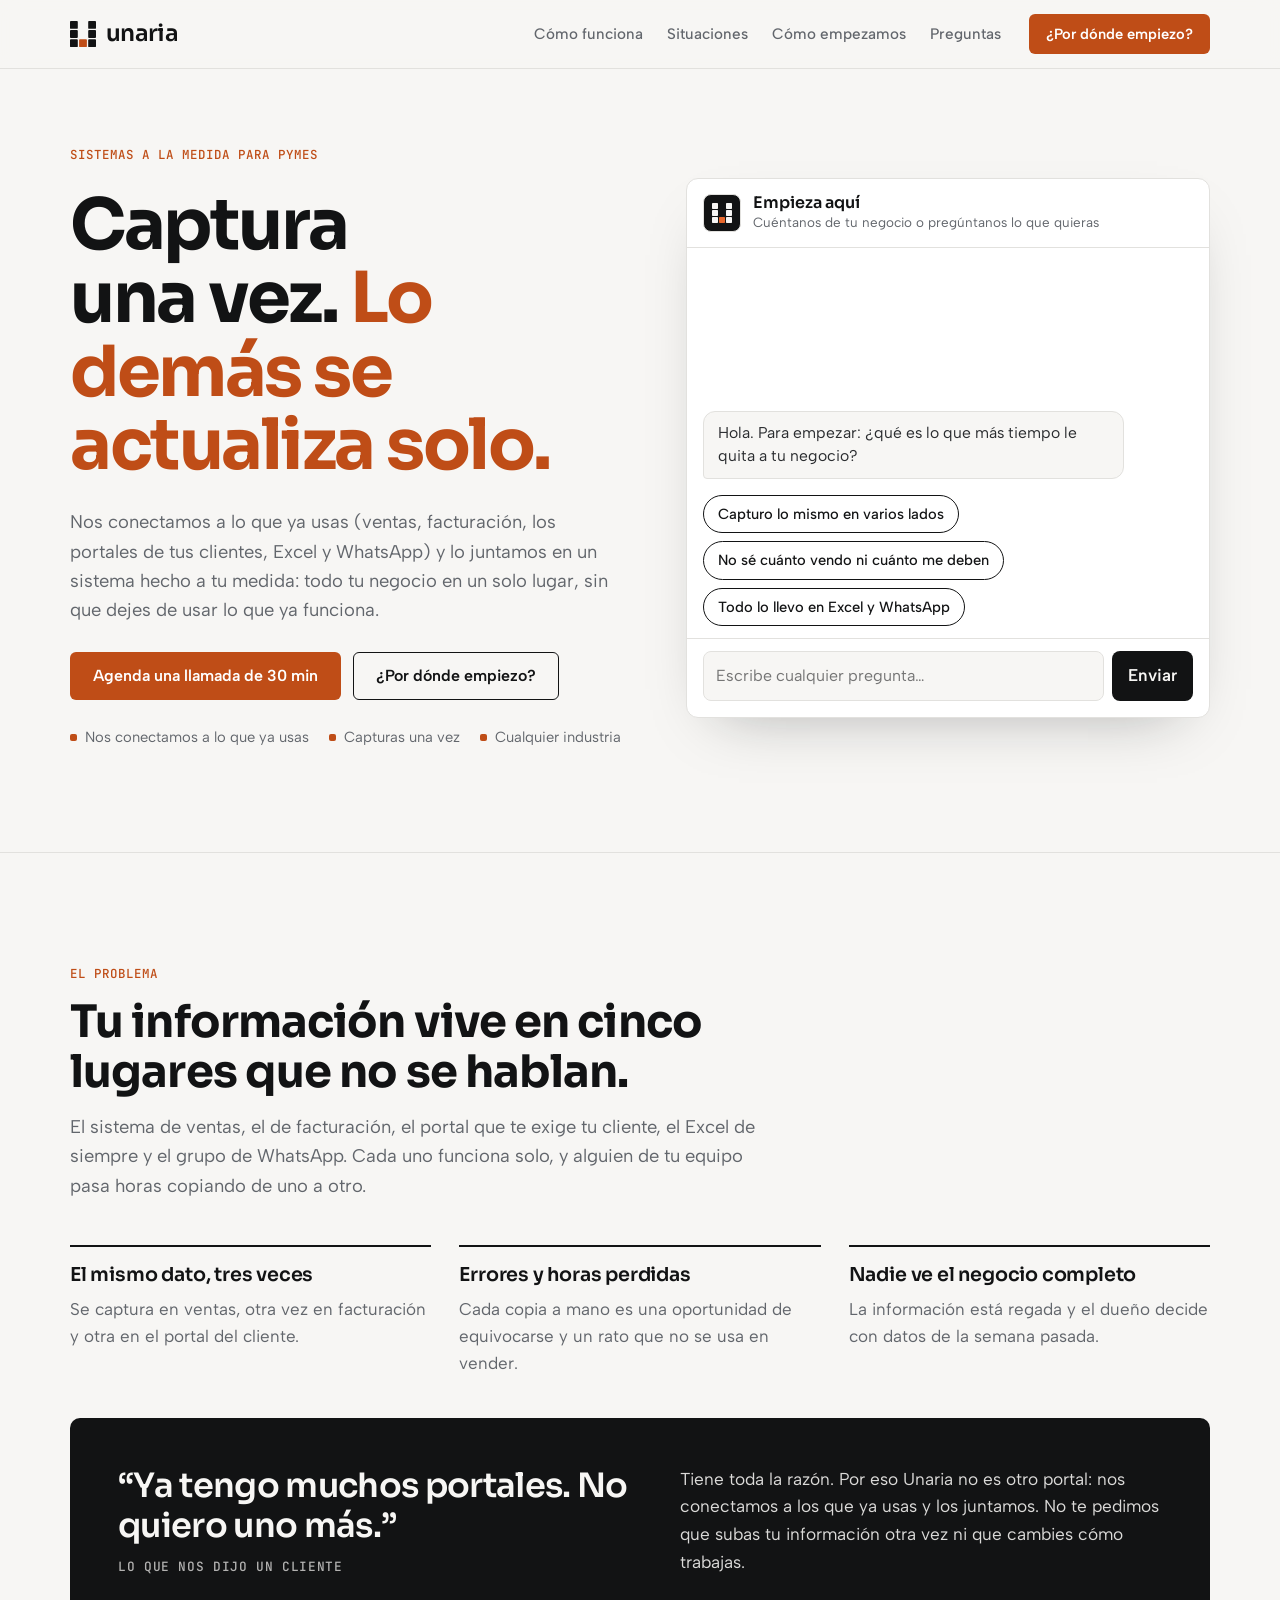
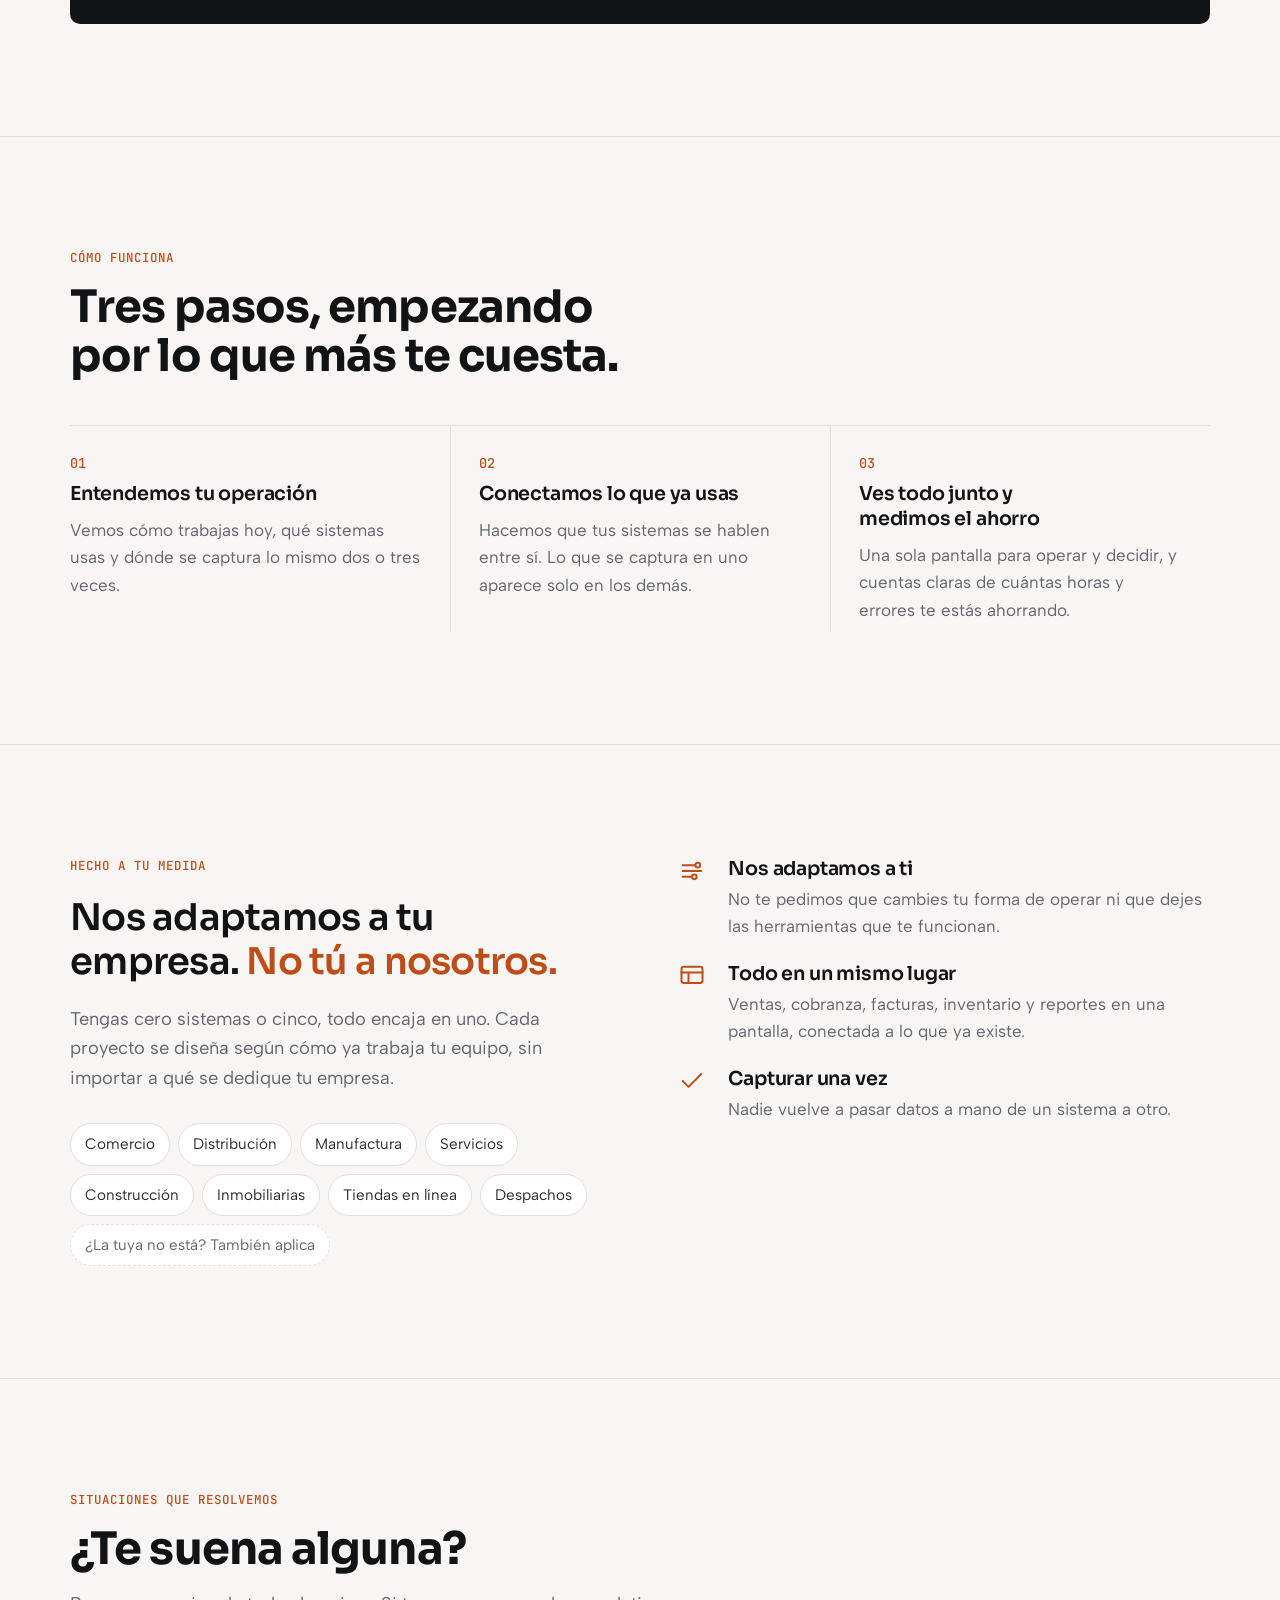
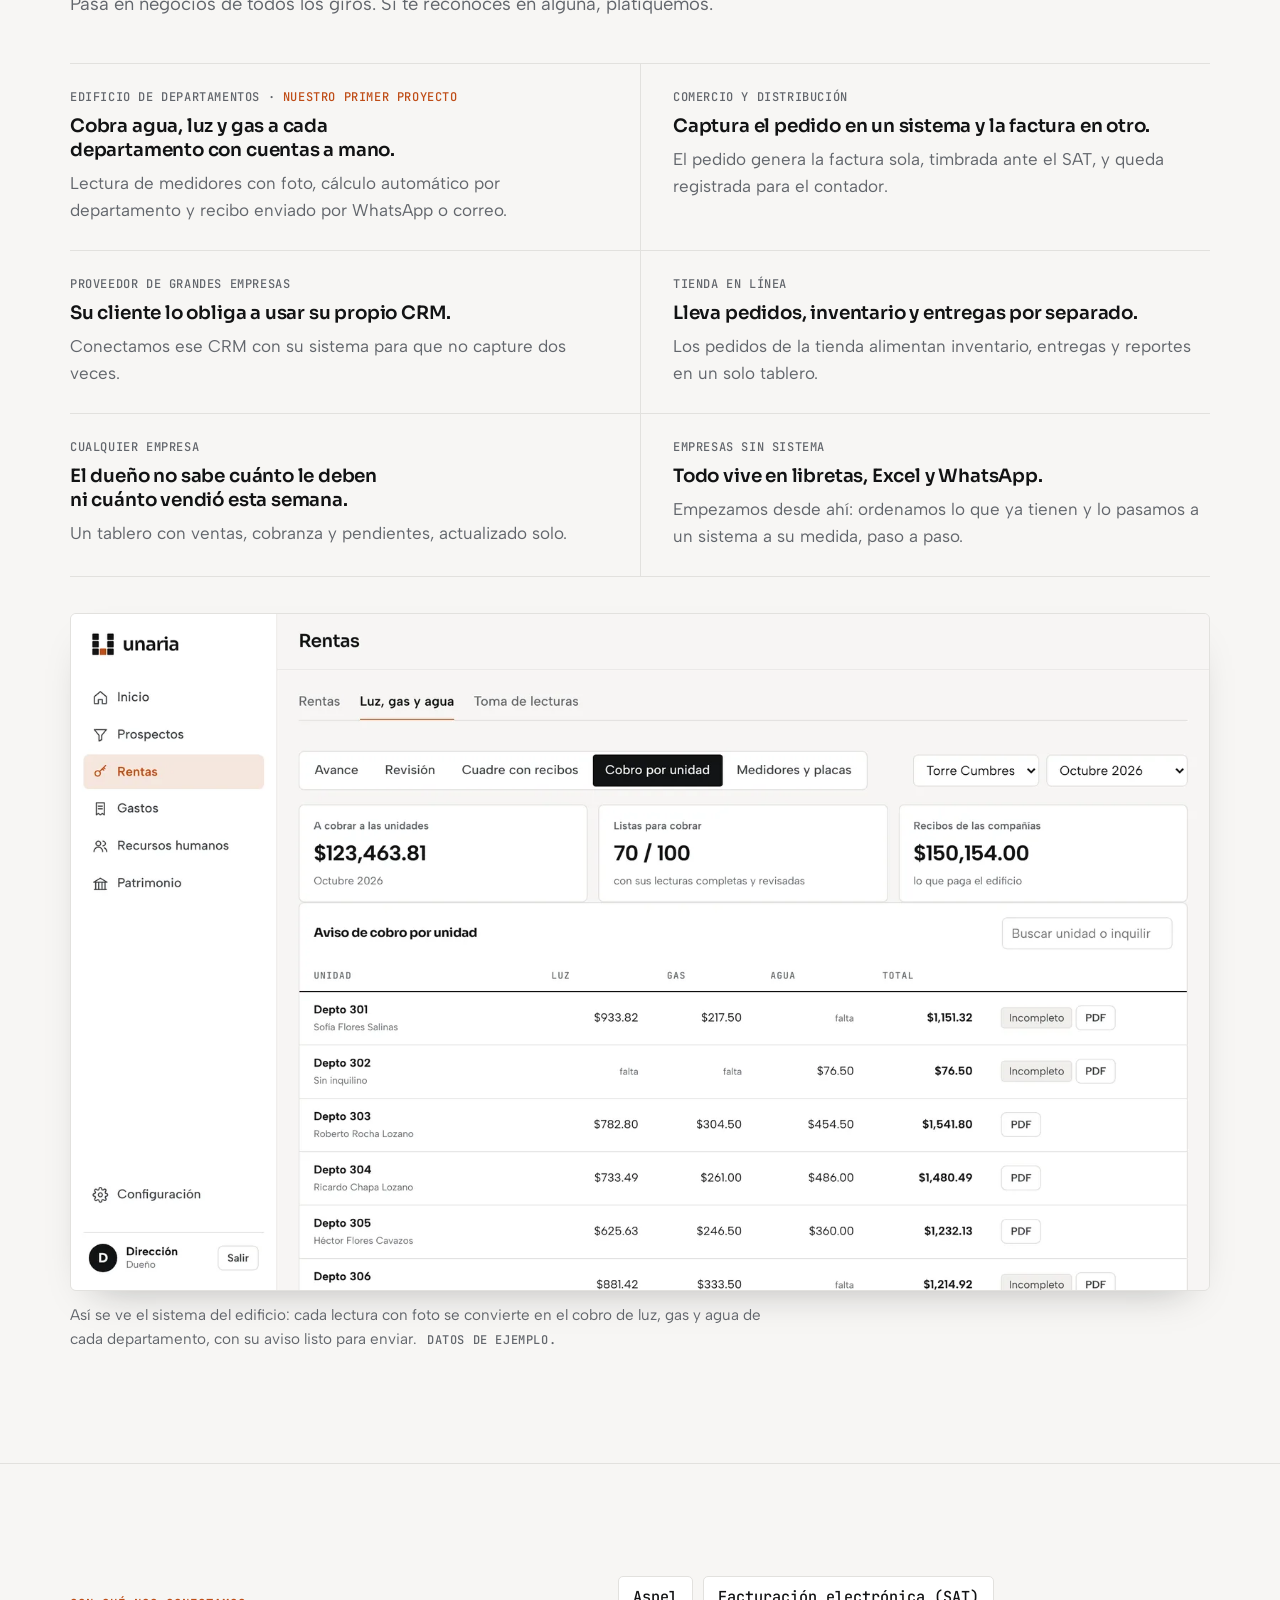
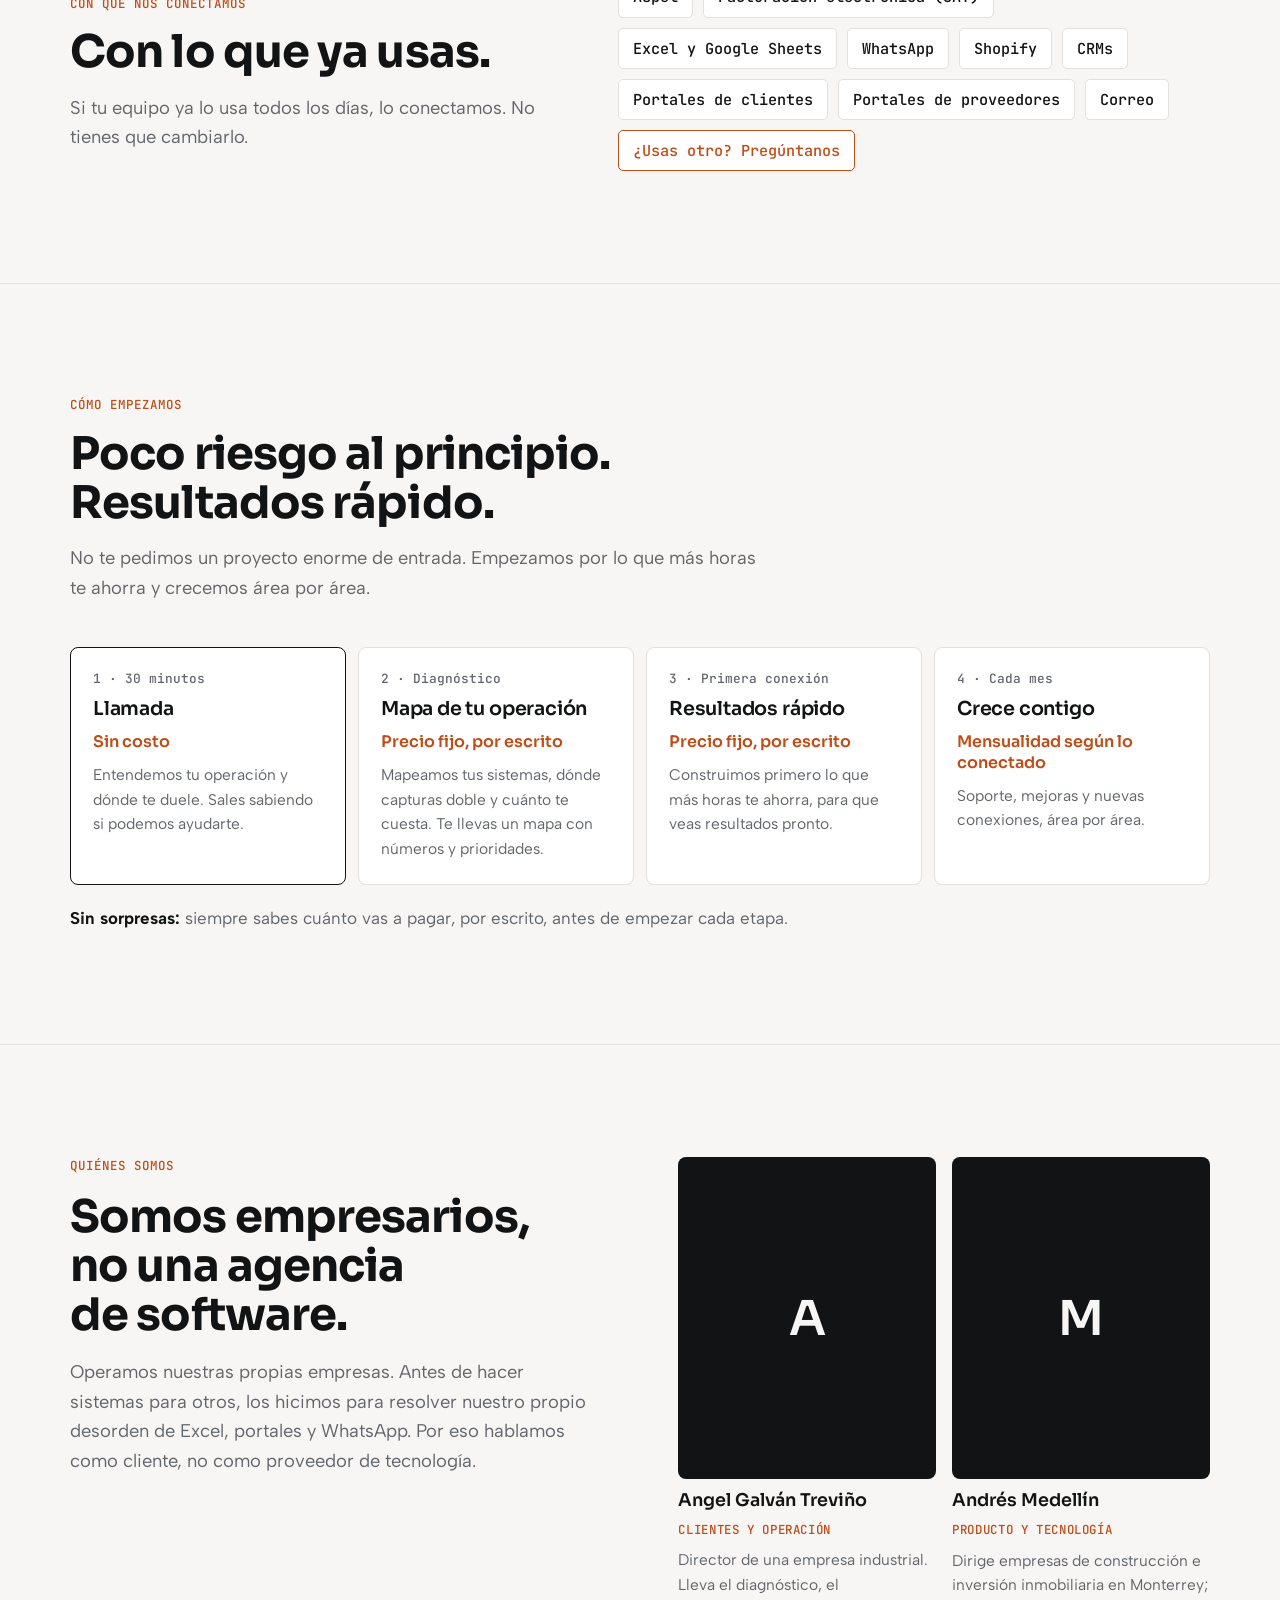
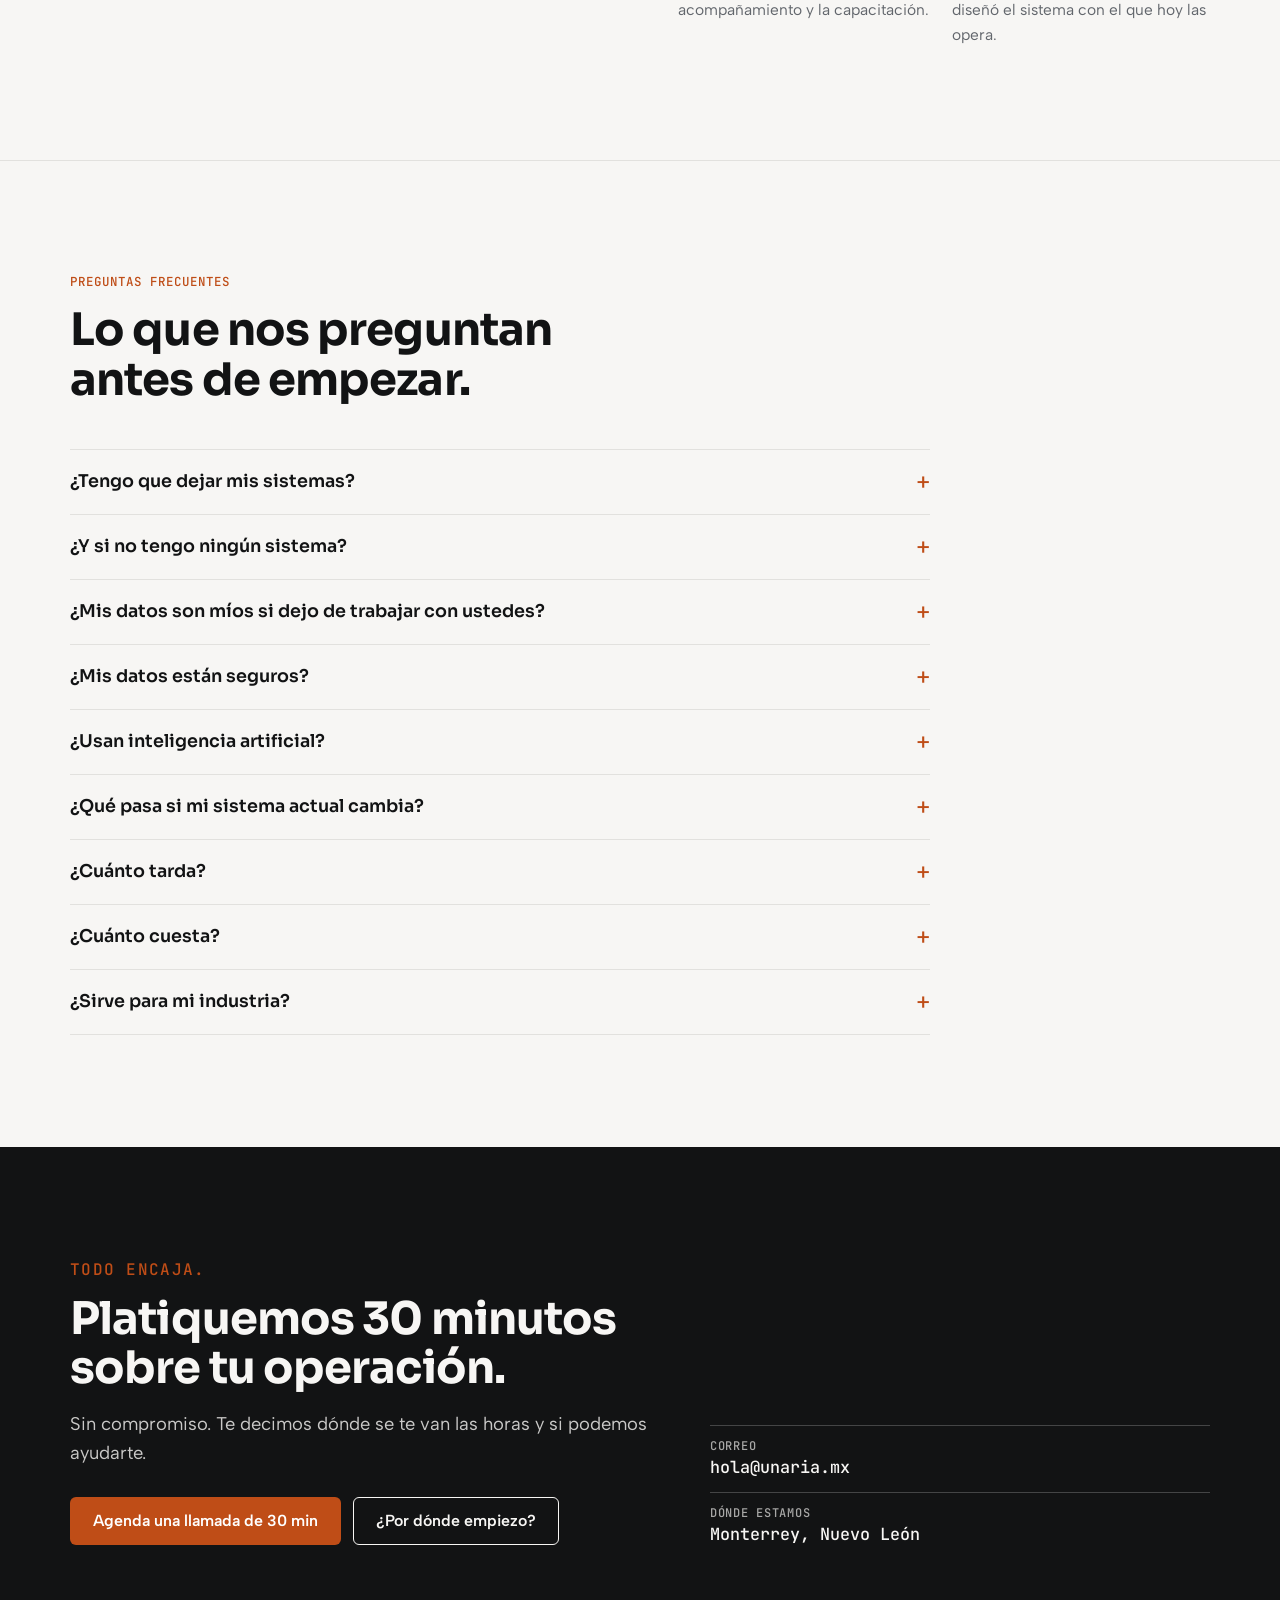
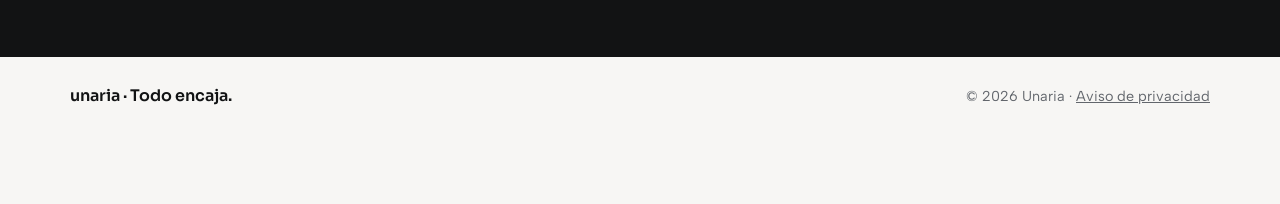
==== docs/index.html @ 6d869a73 "Página siempre en modo claro (se quita el modo oscuro automático) Co-Authored-By: Claude Opus 5.5 <n" ====
<!doctype html>
<html lang="es-MX">
<head>
<meta charset="utf-8">
<meta name="viewport" content="width=device-width, initial-scale=1, viewport-fit=cover">
<title>Unaria · Sistemas a la medida para PyMEs en Monterrey</title>
<meta name="claude:viewport-fit-sides" content="cover">
<meta name="description" content="Sistemas a la medida para PyMEs de cualquier industria. Nos conectamos a lo que ya usas (ventas, facturación, portales, Excel y WhatsApp) y lo juntamos en un solo lugar. Capturas una vez.">
<meta property="og:title" content="Unaria · Captura una vez. Lo demás se actualiza solo.">
<meta property="og:description" content="Nos conectamos a lo que ya usas y lo juntamos en un sistema hecho a tu medida. Capturas una vez.">
<meta property="og:image" content="https://unaria.mx/og.png">
<meta property="og:url" content="https://unaria.mx/">
<meta property="og:type" content="website">
<meta property="og:locale" content="es_MX">
<meta name="twitter:card" content="summary_large_image">
<link rel="canonical" href="https://unaria.mx/">
<!-- Cuando exista la versión en inglés: <link rel="alternate" hreflang="en" href="https://unaria.mx/en/"> -->
<link rel="icon" href="favicon.svg" type="image/svg+xml">
<link rel="preconnect" href="https://fonts.googleapis.com">
<link rel="preconnect" href="https://fonts.gstatic.com" crossorigin>
<link rel="stylesheet" href="https://fonts.googleapis.com/css2?family=Sora:wght@500;600;700&family=Albert+Sans:wght@400;500;600&family=JetBrains+Mono:wght@400;500&display=swap">
<style>
/* Concepto: tinta sobre papel; el único color es el cobre de "la pieza que une".
   Lo único que se mueve es la plática de la portada; todo lo demás va quieto y en texto. */
:root {
  --papel: #F7F6F4;
  --superficie: #FFFFFF;
  --tinta: #121314;
  --texto: #2A2C2F;
  --gris: #62666C;
  --linea: #E2E1DE;
  --acento: #BF4D17;
  --acento-suave: #F6E7DD;
  --sobre-acento: #FFFFFF;
  --sobre-tinta: #F7F6F4;
  --marcador: #FFF3C4;
  --marcador-texto: #6B4E00;
  --sombra: rgba(18,19,20,.35);
  --logo-fondo: #121314; /* el ícono siempre va sobre tinta, en los dos temas */
  --f-display: 'Sora', 'Trebuchet MS', Arial, sans-serif;
  --f-texto: 'Albert Sans', 'Segoe UI', Arial, sans-serif;
  --f-mono: 'JetBrains Mono', ui-monospace, 'Courier New', monospace;
  --ancho: 1180px;
  --radio: 6px;
  color-scheme: light; /* la página siempre en claro, aunque el equipo esté en modo oscuro */
}
* { box-sizing: border-box; }
html { scroll-behavior: smooth; scroll-padding-top: 84px; }
/* La burbuja del chat toma los colores de la página */
:root { --uc-acento: var(--acento); --uc-sobre-acento: var(--sobre-acento); --uc-superficie: var(--superficie); --uc-fondo: var(--papel);
  --uc-tinta: var(--tinta); --uc-sobre-tinta: var(--sobre-tinta); --uc-gris: var(--gris); --uc-linea: var(--linea); --uc-texto: var(--texto); --uc-fuente: var(--f-texto); }
body { margin: 0; background: var(--papel); color: var(--texto); font: 400 17px/1.6 var(--f-texto); -webkit-font-smoothing: antialiased; }
body::before { content: ""; position: fixed; inset: 0 0 auto; height: env(safe-area-inset-top, 0px); z-index: 30; background: var(--papel); }
h1, h2, h3 { font-family: var(--f-display); color: var(--tinta); margin: 0; text-wrap: balance; letter-spacing: -0.02em; }
h1 { font-size: clamp(2.5rem, 5.6vw, 4.4rem); line-height: 1.04; font-weight: 700; letter-spacing: -0.035em; }
h2 { font-size: clamp(1.9rem, 3.6vw, 2.8rem); line-height: 1.1; font-weight: 700; }
h3 { font-size: 1.2rem; line-height: 1.3; font-weight: 600; letter-spacing: -0.01em; }
p { margin: 0; }
a { color: inherit; }
button, input { font: inherit; }
:focus-visible { outline: 2px solid var(--acento); outline-offset: 3px; border-radius: 3px; }
.envoltura { max-width: var(--ancho); margin: 0 auto; padding-left: max(20px, env(safe-area-inset-left, 0px)); padding-right: max(20px, env(safe-area-inset-right, 0px)); }
.etiqueta { font: 500 0.78rem/1.4 var(--f-mono); letter-spacing: 0.08em; text-transform: uppercase; color: var(--acento); }
.lead { font-size: 1.15rem; color: var(--gris); max-width: 58ch; }
.marcador { font: 500 0.85em var(--f-mono); background: var(--marcador); color: var(--marcador-texto); padding: 0.05em 0.35em; border-radius: 3px; white-space: nowrap; }

/* Botones */
.botones { display: flex; flex-wrap: wrap; gap: 12px; }
.btn { display: inline-flex; align-items: center; justify-content: center; gap: 10px; min-height: 48px; padding: 0 22px; border-radius: var(--radio); font: 600 1rem/1.1 var(--f-texto); text-decoration: none; border: 1.5px solid transparent; cursor: pointer; transition: transform .15s ease; text-align: center; }
.btn:hover { transform: translateY(-1px); }
.btn-primario { background: var(--acento); color: var(--sobre-acento); }
.btn-secundario { background: transparent; color: var(--tinta); border-color: var(--tinta); }
.btn svg { width: 18px; height: 18px; flex: none; }

/* Encabezado */
.encabezado { position: sticky; top: env(safe-area-inset-top, 0px); z-index: 20; background: color-mix(in srgb, var(--papel) 92%, transparent); backdrop-filter: blur(10px); -webkit-backdrop-filter: blur(10px); border-bottom: 1px solid var(--linea); }
.encabezado .envoltura { display: flex; align-items: center; gap: 28px; height: 68px; }
.marca { display: inline-flex; align-items: center; gap: 10px; text-decoration: none; color: var(--tinta); font: 600 1.45rem/1 var(--f-display); letter-spacing: -0.03em; }
.marca svg { width: 26px; height: 26px; }
.nav { display: flex; gap: 24px; margin-left: auto; }
.nav a { text-decoration: none; color: var(--gris); font-weight: 500; font-size: 0.95rem; }
.nav a:hover { color: var(--tinta); }
.encabezado .btn { min-height: 40px; padding: 0 16px; font-size: 0.92rem; }
@media (max-width: 860px) { .nav { display: none; } .encabezado .btn { margin-left: auto; } }

/* Secciones */
section { padding-block: clamp(64px, 9vw, 112px); }
.cabeza { display: grid; gap: 16px; max-width: 760px; margin-bottom: 44px; }
.borde-arriba { border-top: 1px solid var(--linea); }

/* Portada */
.portada { padding-block: clamp(40px, 6vw, 80px) clamp(56px, 8vw, 104px); }
.portada .envoltura { display: grid; grid-template-columns: minmax(0, 1fr) minmax(0, 0.95fr); gap: clamp(32px, 5vw, 72px); align-items: center; }
.portada-texto { display: grid; gap: 26px; min-width: 0; }
.portada-texto h1 .acento { color: var(--acento); }
.notas { display: flex; flex-wrap: wrap; gap: 8px 20px; font-size: 0.92rem; color: var(--gris); }
.notas span { display: inline-flex; align-items: center; gap: 8px; }
.notas span::before { content: ""; width: 7px; height: 7px; border-radius: 2px; background: var(--acento); }
@media (max-width: 960px) { .portada .envoltura { grid-template-columns: minmax(0, 1fr); } }

/* Chat */
.chat-lugar { min-width: 0; }
.chat { background: var(--superficie); border: 1px solid var(--linea); border-radius: 12px; box-shadow: 0 24px 60px -32px var(--sombra); display: flex; flex-direction: column; overflow: hidden; min-width: 0; height: 540px; }
.chat { transition: box-shadow .3s ease; }
.chat.llamado { box-shadow: 0 0 0 3px var(--acento), 0 24px 60px -32px var(--sombra); }
.chat-cab { display: flex; align-items: center; gap: 12px; padding: 14px 16px; border-bottom: 1px solid var(--linea); }
.chat-ava { width: 38px; height: 38px; border-radius: 8px; background: var(--logo-fondo); border: 1px solid var(--linea); display: grid; place-items: center; flex: none; }
.chat-ava svg { width: 20px; height: 20px; }
.chat-cab b { display: block; font: 600 1rem/1.2 var(--f-display); color: var(--tinta); }
.chat-cab small { display: block; font-size: 0.84rem; color: var(--gris); }
.chat-cerrar { margin-left: auto; width: 40px; height: 40px; border-radius: 8px; border: 1px solid var(--linea); background: transparent; color: var(--tinta); font-size: 1.3rem; cursor: pointer; }
.chat-log { flex: 1; overflow-y: auto; padding: 16px; display: flex; flex-direction: column; gap: 10px; overscroll-behavior: contain; }
.chat-log > :first-child { margin-top: auto; }
.msg { max-width: 86%; padding: 10px 14px; border-radius: 12px; font-size: 0.98rem; line-height: 1.45; overflow-wrap: anywhere; }
.msg.bot { align-self: flex-start; background: var(--papel); color: var(--texto); border: 1px solid var(--linea); border-bottom-left-radius: 4px; }
.msg.yo { align-self: flex-end; background: var(--tinta); color: var(--sobre-tinta); border-bottom-right-radius: 4px; }
.msg.costo { border-color: var(--acento); background: var(--acento-suave); }
.msg .grande { display: block; font: 700 1.6rem/1.15 var(--f-display); color: var(--tinta); letter-spacing: -0.02em; margin: 4px 0; font-variant-numeric: tabular-nums; }
.msg a { color: var(--acento); font-weight: 600; }
.escribiendo { display: inline-flex; gap: 4px; }
.escribiendo i { width: 6px; height: 6px; border-radius: 50%; background: var(--gris); opacity: .4; animation: punto 1s infinite; }
.escribiendo i:nth-child(2) { animation-delay: .15s; } .escribiendo i:nth-child(3) { animation-delay: .3s; }
@keyframes punto { 50% { opacity: 1; } }
.chat-opciones { display: flex; flex-wrap: wrap; gap: 8px; padding: 0 16px 12px; }
.chat-opciones:empty { display: none; }
.op { font: 500 0.92rem/1.25 var(--f-texto); color: var(--tinta); background: transparent; border: 1.5px solid var(--tinta); border-radius: 999px; padding: 9px 14px; cursor: pointer; text-align: left; text-decoration: none; }
.op:hover { background: var(--acento-suave); }
.op[aria-pressed="true"] { background: var(--tinta); color: var(--sobre-tinta); }
.op.fuerte { background: var(--acento); border-color: var(--acento); color: var(--sobre-acento); }
.datos { display: grid; gap: 8px; width: 100%; }
.datos input { width: 100%; min-width: 0; border: 1px solid var(--linea); background: var(--papel); color: var(--tinta); border-radius: 8px; padding: 11px 12px; font-size: 1rem; }
.datos input:focus { outline: none; border-color: var(--acento); }
.datos .error { color: var(--acento); font-size: 0.88rem; }
.chat-entrada { display: flex; gap: 8px; padding: 12px 16px 16px; border-top: 1px solid var(--linea); }
.chat-entrada input { flex: 1; min-width: 0; border: 1px solid var(--linea); background: var(--papel); color: var(--tinta); border-radius: 8px; padding: 11px 12px; font-size: 1rem; }
.chat-entrada input:focus { outline: none; border-color: var(--acento); }
.chat-entrada button { border: 0; border-radius: 8px; background: var(--tinta); color: var(--sobre-tinta); font-weight: 600; padding: 0 16px; cursor: pointer; }
.chat-nota { padding: 0 16px 12px; font-size: 0.8rem; color: var(--gris); }
.chat-nota a { color: var(--gris); }

/* Chat flotante */
.flotante { position: fixed; z-index: 40; right: calc(18px + env(safe-area-inset-right, 0px)); bottom: calc(18px + env(safe-area-inset-bottom, 0px)); display: inline-flex; align-items: center; gap: 10px; min-height: 52px; padding: 0 20px; border-radius: 999px; border: 0; background: var(--acento); color: var(--sobre-acento); font: 600 1rem var(--f-texto); box-shadow: 0 12px 30px -10px var(--sombra); cursor: pointer; transition: opacity .2s ease, transform .2s ease; }
.flotante svg { width: 20px; height: 20px; }
.flotante.oculto { opacity: 0; transform: translateY(12px); pointer-events: none; }
.panel { position: fixed; z-index: 50; right: calc(18px + env(safe-area-inset-right, 0px)); bottom: calc(18px + env(safe-area-inset-bottom, 0px)); width: min(420px, calc(100vw - 36px)); }
.panel .chat { height: min(620px, calc(100dvh - 120px)); }
@media (max-width: 560px) {
  .panel { left: 0; right: 0; bottom: 0; width: auto; padding: 0 env(safe-area-inset-right, 0px) env(safe-area-inset-bottom, 0px) env(safe-area-inset-left, 0px); background: var(--superficie); border-radius: 14px 14px 0 0; box-shadow: 0 -20px 50px -20px var(--sombra); }
  .panel .chat { height: calc(100dvh - 72px - env(safe-area-inset-top, 0px)); border: 0; border-radius: 14px 14px 0 0; box-shadow: none; }
  .chat { height: 500px; }
}

/* Problema */
.dolores { display: grid; grid-template-columns: repeat(3, minmax(0, 1fr)); gap: 28px; margin-bottom: 40px; }
.dolor { display: grid; gap: 8px; border-top: 2px solid var(--tinta); padding-top: 16px; align-content: start; }
.dolor p { color: var(--gris); }
.objecion { display: grid; grid-template-columns: minmax(0, 1.1fr) minmax(0, 1fr); gap: 32px; align-items: center; background: var(--tinta); color: var(--sobre-tinta); border-radius: 10px; padding: clamp(28px, 4vw, 48px); margin: 0; }
.objecion blockquote { margin: 0; font: 600 clamp(1.5rem, 2.8vw, 2.1rem)/1.2 var(--f-display); letter-spacing: -0.02em; color: var(--sobre-tinta); }
.objecion figcaption { margin-top: 12px; font: 500 0.8rem/1.4 var(--f-mono); letter-spacing: .05em; text-transform: uppercase; opacity: .7; }
.objecion p { font-size: 1.08rem; opacity: .88; }
@media (max-width: 820px) { .dolores, .objecion { grid-template-columns: minmax(0, 1fr); } }

/* Cómo funciona */
.pasos { display: grid; grid-template-columns: repeat(3, minmax(0, 1fr)); counter-reset: paso; border-top: 1px solid var(--linea); }
.paso { padding: 28px 28px 8px 0; display: grid; gap: 10px; align-content: start; counter-increment: paso; }
.paso + .paso { padding-left: 28px; border-left: 1px solid var(--linea); }
.paso::before { content: counter(paso, decimal-leading-zero); font: 500 0.85rem var(--f-mono); color: var(--acento); }
.paso p { color: var(--gris); }
@media (max-width: 820px) { .pasos { grid-template-columns: minmax(0, 1fr); } .paso + .paso { padding-left: 0; border-left: 0; border-top: 1px solid var(--linea); } .paso { padding: 24px 0; } }

/* A tu medida */
.medida .envoltura { display: grid; grid-template-columns: minmax(0, 1fr) minmax(0, 1fr); gap: clamp(32px, 6vw, 80px); align-items: start; }
.medida .grande { font: 600 clamp(1.6rem, 3vw, 2.3rem)/1.18 var(--f-display); color: var(--tinta); letter-spacing: -0.02em; }
.medida .grande .acento { color: var(--acento); }
.industrias { display: flex; flex-wrap: wrap; gap: 8px; margin-top: 8px; }
.industrias span { border: 1px solid var(--linea); background: var(--superficie); border-radius: 999px; padding: 8px 14px; font-size: 0.95rem; }
.industrias span.otra { border-style: dashed; color: var(--gris); }
.principios { display: grid; gap: 22px; }
.principio { display: grid; grid-template-columns: 36px minmax(0, 1fr); gap: 4px 14px; }
.principio svg { grid-row: span 2; width: 28px; height: 28px; color: var(--acento); }
.principio p { color: var(--gris); }
@media (max-width: 860px) { .medida .envoltura { grid-template-columns: minmax(0, 1fr); } }

/* Situaciones */
.situaciones { display: grid; grid-template-columns: repeat(2, minmax(0, 1fr)); border-top: 1px solid var(--linea); }
.situacion { display: grid; gap: 8px; padding: 26px 32px 26px 0; border-bottom: 1px solid var(--linea); align-content: start; }
.situacion:nth-child(even) { padding: 26px 0 26px 32px; border-left: 1px solid var(--linea); }
.situacion .giro-s { font: 500 0.75rem/1.3 var(--f-mono); letter-spacing: .05em; text-transform: uppercase; color: var(--gris); }
.situacion .giro-s b { color: var(--acento); font-weight: 500; }
.situacion h3 { font-size: 1.15rem; }
.situacion p { color: var(--gris); }
.captura { margin: 36px 0 0; }
.captura img { display: block; width: 100%; height: auto; border: 1px solid var(--linea); border-radius: var(--radio); box-shadow: 0 18px 40px -24px var(--sombra); background: #fff; }
.captura figcaption { margin-top: 12px; color: var(--gris); font-size: .95rem; max-width: 70ch; }
.captura figcaption span { font: 500 .75rem/1.3 var(--f-mono); letter-spacing: .05em; text-transform: uppercase; margin-left: 6px; }
@media (max-width: 760px) { .situaciones { grid-template-columns: minmax(0, 1fr); } .situacion, .situacion:nth-child(even) { padding: 22px 0; border-left: 0; } }

/* Conexiones */
.conexiones .envoltura { display: grid; grid-template-columns: minmax(0, 0.9fr) minmax(0, 1.1fr); gap: clamp(28px, 5vw, 64px); align-items: center; }
.lista-con { display: flex; flex-wrap: wrap; gap: 10px; }
.lista-con span { font: 500 0.95rem/1 var(--f-mono); color: var(--tinta); border: 1px solid var(--linea); background: var(--superficie); border-radius: 5px; padding: 12px 14px; }
.lista-con span.mas { color: var(--acento); border-color: var(--acento); }
@media (max-width: 860px) { .conexiones .envoltura { grid-template-columns: minmax(0, 1fr); } }

/* Cómo empezamos */
.ruta { display: grid; grid-template-columns: repeat(4, minmax(0, 1fr)); gap: 12px; }
.etapa { border: 1px solid var(--linea); background: var(--superficie); border-radius: 8px; padding: 22px; display: grid; gap: 10px; align-content: start; }
.etapa .e-num { font: 500 0.8rem var(--f-mono); color: var(--gris); }
.etapa .e-precio { font: 600 1rem/1.3 var(--f-display); color: var(--acento); }
.etapa p { color: var(--gris); font-size: 0.97rem; }
.etapa.primera { border-color: var(--tinta); }
.nota-precio { margin-top: 20px; color: var(--gris); }
.nota-precio b { color: var(--tinta); }
@media (max-width: 960px) { .ruta { grid-template-columns: repeat(2, minmax(0, 1fr)); } }
@media (max-width: 520px) { .ruta { grid-template-columns: minmax(0, 1fr); } }

/* Nosotros */
.nosotros .envoltura { display: grid; grid-template-columns: minmax(0, 1fr) minmax(0, 1fr); gap: clamp(32px, 6vw, 80px); align-items: start; }
.socios { display: grid; grid-template-columns: repeat(2, minmax(0, 1fr)); gap: 16px; }
.socio { display: grid; gap: 10px; align-content: start; }
.socio .foto { width: 100%; aspect-ratio: 4 / 5; max-width: 100%; border-radius: 8px; background: var(--tinta); color: var(--sobre-tinta); display: grid; place-items: center; font: 600 3rem var(--f-display); overflow: hidden; }
.socio .foto img { width: 100%; height: 100%; object-fit: cover; display: block; }
.socio b { font: 600 1.1rem/1.3 var(--f-display); color: var(--tinta); }
.socio .rol { font: 500 0.78rem/1.3 var(--f-mono); letter-spacing: .05em; text-transform: uppercase; color: var(--acento); }
.socio p { color: var(--gris); font-size: 0.97rem; }
@media (max-width: 860px) { .nosotros .envoltura { grid-template-columns: minmax(0, 1fr); } }

/* Preguntas */
.preguntas { max-width: 860px; }
details { border-bottom: 1px solid var(--linea); }
details:first-of-type { border-top: 1px solid var(--linea); }
summary { list-style: none; cursor: pointer; display: flex; justify-content: space-between; align-items: center; gap: 16px; padding: 20px 0; font: 600 1.1rem/1.35 var(--f-display); color: var(--tinta); }
summary::-webkit-details-marker { display: none; }
summary::after { content: "+"; font: 400 1.5rem/1 var(--f-mono); color: var(--acento); transition: transform .2s ease; }
details[open] summary::after { transform: rotate(45deg); }
details p { padding: 0 0 22px; color: var(--gris); max-width: 68ch; }

/* Cierre */
.cierre { background: var(--tinta); color: var(--sobre-tinta); }
.cierre h2 { color: var(--sobre-tinta); max-width: 18ch; }
.cierre .etiqueta { color: var(--acento); font-size: 1rem; }
.cierre .envoltura { display: grid; grid-template-columns: minmax(0, 1.2fr) minmax(0, 1fr); gap: 40px; align-items: end; }
.cierre .lead { color: var(--sobre-tinta); opacity: .8; margin-top: 16px; }
.cierre .btn-secundario { color: var(--sobre-tinta); border-color: var(--sobre-tinta); }
.contacto { display: grid; gap: 14px; }
.contacto div { display: grid; gap: 2px; border-top: 1px solid color-mix(in srgb, var(--sobre-tinta) 22%, transparent); padding-top: 12px; }
.contacto .c-et { font: 500 0.75rem var(--f-mono); letter-spacing: .06em; text-transform: uppercase; opacity: .65; }
.contacto .c-val { font: 500 1.05rem var(--f-mono); user-select: all; overflow-wrap: anywhere; }
@media (max-width: 860px) { .cierre .envoltura { grid-template-columns: minmax(0, 1fr); } }

.pie { padding-block: 28px 96px; font-size: 0.9rem; color: var(--gris); }
.pie .envoltura { display: flex; flex-wrap: wrap; gap: 10px 24px; justify-content: space-between; align-items: center; }
.pie a { color: var(--gris); }
.pie .lema { font: 600 1rem var(--f-display); color: var(--tinta); }

@media (prefers-reduced-motion: reduce) { html { scroll-behavior: auto; } * { transition: none !important; animation: none !important; } }
</style>
</head>
<body>

<header class="encabezado">
  <div class="envoltura">
    <a class="marca" href="#inicio" aria-label="Unaria, inicio">
      <svg viewBox="0 0 120 120" aria-hidden="true"><g fill="currentColor"><rect x="0" y="0" width="36" height="36" rx="4"/><rect x="0" y="42" width="36" height="36" rx="4"/><rect x="0" y="84" width="36" height="36" rx="4"/><rect x="84" y="0" width="36" height="36" rx="4"/><rect x="84" y="42" width="36" height="36" rx="4"/><rect x="84" y="84" width="36" height="36" rx="4"/></g><rect x="42" y="84" width="36" height="36" rx="4" fill="var(--acento)"/></svg>
      unaria
    </a>
    <nav class="nav" aria-label="Secciones">
      <a href="#como-funciona">Cómo funciona</a>
      <a href="#situaciones">Situaciones</a>
      <a href="#como-empezamos">Cómo empezamos</a>
      <a href="#preguntas">Preguntas</a>
    </nav>
    <button class="btn btn-primario" type="button" data-abrir-chat>¿Por dónde empiezo?</button>
  </div>
</header>

<main id="inicio">

<section class="portada">
  <div class="envoltura">
    <div class="portada-texto">
      <p class="etiqueta">Sistemas a la medida para PyMEs</p>
      <h1>Captura una vez. <span class="acento">Lo demás se actualiza solo.</span></h1>
      <p class="lead">Nos conectamos a lo que ya usas (ventas, facturación, los portales de tus clientes, Excel y WhatsApp) y lo juntamos en un sistema hecho a tu medida: todo tu negocio en un solo lugar, sin que dejes de usar lo que ya funciona.</p>
      <div class="botones">
        <a class="btn btn-primario" data-accion="clic_agendar" href="#contacto">Agenda una llamada de 30 min</a>
        <button class="btn btn-secundario" type="button" data-abrir-chat>¿Por dónde empiezo?</button>
      </div>
      <div class="notas"><span>Nos conectamos a lo que ya usas</span><span>Capturas una vez</span><span>Cualquier industria</span></div>
    </div>

    <div class="chat-lugar" id="chat-lugar">
      <div class="chat" id="chat" role="region" aria-label="Plática con Unaria">
        <div class="chat-cab">
          <span class="chat-ava" aria-hidden="true"><svg viewBox="0 0 120 120"><g fill="#F7F6F4"><rect x="0" y="0" width="36" height="36" rx="4"/><rect x="0" y="42" width="36" height="36" rx="4"/><rect x="0" y="84" width="36" height="36" rx="4"/><rect x="84" y="0" width="36" height="36" rx="4"/><rect x="84" y="42" width="36" height="36" rx="4"/><rect x="84" y="84" width="36" height="36" rx="4"/></g><rect x="42" y="84" width="36" height="36" rx="4" fill="#E9682C"/></svg></span>
          <div><b>Empieza aquí</b><small>Cuéntanos de tu negocio o pregúntanos lo que quieras</small></div>
          <button class="chat-cerrar" type="button" id="chat-cerrar" aria-label="Cerrar la plática" hidden>×</button>
        </div>
        <div class="chat-log" id="chat-log" aria-live="polite">
          <div class="msg bot">Hola. Para empezar: ¿qué es lo que más tiempo le quita a tu negocio?</div>
        </div>
        <div class="chat-opciones" id="chat-opciones"></div>
        <form class="chat-entrada" id="chat-form" autocomplete="off">
          <label for="chat-texto" style="position:absolute;left:-9999px">Tu mensaje</label>
          <input id="chat-texto" placeholder="Escribe cualquier pregunta…" maxlength="400">
          <button type="submit">Enviar</button>
        </form>
      </div>
    </div>
  </div>
</section>

<section class="problema borde-arriba" id="problema">
  <div class="envoltura">
    <div class="cabeza">
      <p class="etiqueta">El problema</p>
      <h2>Tu información vive en cinco lugares que no se hablan.</h2>
      <p class="lead">El sistema de ventas, el de facturación, el portal que te exige tu cliente, el Excel de siempre y el grupo de WhatsApp. Cada uno funciona solo, y alguien de tu equipo pasa horas copiando de uno a otro.</p>
    </div>
    <div class="dolores">
      <div class="dolor"><h3>El mismo dato, tres veces</h3><p>Se captura en ventas, otra vez en facturación y otra en el portal del cliente.</p></div>
      <div class="dolor"><h3>Errores y horas perdidas</h3><p>Cada copia a mano es una oportunidad de equivocarse y un rato que no se usa en vender.</p></div>
      <div class="dolor"><h3>Nadie ve el negocio completo</h3><p>La información está regada y el dueño decide con datos de la semana pasada.</p></div>
    </div>
    <figure class="objecion">
      <div>
        <blockquote>“Ya tengo muchos portales. No quiero uno más.”</blockquote>
        <figcaption>Lo que nos dijo un cliente</figcaption>
      </div>
      <p>Tiene toda la razón. Por eso Unaria no es otro portal: nos conectamos a los que ya usas y los juntamos. No te pedimos que subas tu información otra vez ni que cambies cómo trabajas.</p>
    </figure>
  </div>
</section>

<section class="borde-arriba" id="como-funciona">
  <div class="envoltura">
    <div class="cabeza">
      <p class="etiqueta">Cómo funciona</p>
      <h2>Tres pasos, empezando por lo que más te cuesta.</h2>
    </div>
    <div class="pasos">
      <div class="paso"><h3>Entendemos tu operación</h3><p>Vemos cómo trabajas hoy, qué sistemas usas y dónde se captura lo mismo dos o tres veces.</p></div>
      <div class="paso"><h3>Conectamos lo que ya usas</h3><p>Hacemos que tus sistemas se hablen entre sí. Lo que se captura en uno aparece solo en los demás.</p></div>
      <div class="paso"><h3>Ves todo junto y medimos el ahorro</h3><p>Una sola pantalla para operar y decidir, y cuentas claras de cuántas horas y errores te estás ahorrando.</p></div>
    </div>
  </div>
</section>

<section class="medida borde-arriba" id="a-tu-medida">
  <div class="envoltura">
    <div style="display:grid;gap:22px;min-width:0">
      <p class="etiqueta">Hecho a tu medida</p>
      <p class="grande">Nos adaptamos a tu empresa. <span class="acento">No tú a nosotros.</span></p>
      <p class="lead">Tengas cero sistemas o cinco, todo encaja en uno. Cada proyecto se diseña según cómo ya trabaja tu equipo, sin importar a qué se dedique tu empresa.</p>
      <div class="industrias" aria-label="Industrias">
        <span>Comercio</span><span>Distribución</span><span>Manufactura</span><span>Servicios</span><span>Construcción</span><span>Inmobiliarias</span><span>Tiendas en línea</span><span>Despachos</span><span class="otra">¿La tuya no está? También aplica</span>
      </div>
    </div>
    <div class="principios">
      <div class="principio">
        <svg viewBox="0 0 24 24" fill="none" stroke="currentColor" stroke-width="1.7" stroke-linecap="round" stroke-linejoin="round" aria-hidden="true"><path d="M4 7h10M4 12h16M4 17h7"/><circle cx="17" cy="7" r="2"/><circle cx="14" cy="17" r="2"/></svg>
        <h3>Nos adaptamos a ti</h3><p>No te pedimos que cambies tu forma de operar ni que dejes las herramientas que te funcionan.</p>
      </div>
      <div class="principio">
        <svg viewBox="0 0 24 24" fill="none" stroke="currentColor" stroke-width="1.7" stroke-linecap="round" stroke-linejoin="round" aria-hidden="true"><rect x="3" y="4" width="18" height="14" rx="2"/><path d="M3 9h18M9 9v9"/></svg>
        <h3>Todo en un mismo lugar</h3><p>Ventas, cobranza, facturas, inventario y reportes en una pantalla, conectada a lo que ya existe.</p>
      </div>
      <div class="principio">
        <svg viewBox="0 0 24 24" fill="none" stroke="currentColor" stroke-width="1.7" stroke-linecap="round" stroke-linejoin="round" aria-hidden="true"><path d="M4 12l5 5L20 6"/></svg>
        <h3>Capturar una vez</h3><p>Nadie vuelve a pasar datos a mano de un sistema a otro.</p>
      </div>
    </div>
  </div>
</section>

<section class="borde-arriba" id="situaciones">
  <div class="envoltura">
    <div class="cabeza">
      <p class="etiqueta">Situaciones que resolvemos</p>
      <h2>¿Te suena alguna?</h2>
      <p class="lead">Pasa en negocios de todos los giros. Si te reconoces en alguna, platiquemos.</p>
    </div>
    <div class="situaciones">
      <div class="situacion"><p class="giro-s">Edificio de departamentos · <b>nuestro primer proyecto</b></p><h3>Cobra agua, luz y gas a cada departamento con cuentas a mano.</h3><p>Lectura de medidores con foto, cálculo automático por departamento y recibo enviado por WhatsApp o correo.</p></div>
      <div class="situacion"><p class="giro-s">Comercio y distribución</p><h3>Captura el pedido en un sistema y la factura en otro.</h3><p>El pedido genera la factura sola, timbrada ante el SAT, y queda registrada para el contador.</p></div>
      <div class="situacion"><p class="giro-s">Proveedor de grandes empresas</p><h3>Su cliente lo obliga a usar su propio CRM.</h3><p>Conectamos ese CRM con su sistema para que no capture dos veces.</p></div>
      <div class="situacion"><p class="giro-s">Tienda en línea</p><h3>Lleva pedidos, inventario y entregas por separado.</h3><p>Los pedidos de la tienda alimentan inventario, entregas y reportes en un solo tablero.</p></div>
      <div class="situacion"><p class="giro-s">Cualquier empresa</p><h3>El dueño no sabe cuánto le deben ni cuánto vendió esta semana.</h3><p>Un tablero con ventas, cobranza y pendientes, actualizado solo.</p></div>
      <div class="situacion"><p class="giro-s">Empresas sin sistema</p><h3>Todo vive en libretas, Excel y WhatsApp.</h3><p>Empezamos desde ahí: ordenamos lo que ya tienen y lo pasamos a un sistema a su medida, paso a paso.</p></div>
    </div>
    <figure class="captura">
      <picture>
        <source srcset="img/sistema-cobro-servicios.webp" type="image/webp">
        <img src="img/sistema-cobro-servicios.jpg" width="1600" height="950" loading="lazy" decoding="async"
             alt="Pantalla del sistema: cobro de luz, gas y agua por departamento, con el total de cada uno y su aviso de cobro en PDF">
      </picture>
      <figcaption>Así se ve el sistema del edificio: cada lectura con foto se convierte en el cobro de luz, gas y agua de cada departamento, con su aviso listo para enviar. <span>Datos de ejemplo.</span></figcaption>
    </figure>
  </div>
</section>

<section class="conexiones borde-arriba" id="conexiones">
  <div class="envoltura">
    <div style="display:grid;gap:16px;min-width:0">
      <p class="etiqueta">Con qué nos conectamos</p>
      <h2>Con lo que ya usas.</h2>
      <p class="lead">Si tu equipo ya lo usa todos los días, lo conectamos. No tienes que cambiarlo.</p>
    </div>
    <div class="lista-con">
      <span>Aspel</span><span>Facturación electrónica (SAT)</span><span>Excel y Google Sheets</span><span>WhatsApp</span><span>Shopify</span><span>CRMs</span><span>Portales de clientes</span><span>Portales de proveedores</span><span>Correo</span><span class="mas">¿Usas otro? Pregúntanos</span>
    </div>
  </div>
</section>

<section class="borde-arriba" id="como-empezamos">
  <div class="envoltura">
    <div class="cabeza">
      <p class="etiqueta">Cómo empezamos</p>
      <h2>Poco riesgo al principio. Resultados rápido.</h2>
      <p class="lead">No te pedimos un proyecto enorme de entrada. Empezamos por lo que más horas te ahorra y crecemos área por área.</p>
    </div>
    <div class="ruta">
      <div class="etapa primera"><span class="e-num">1 · 30 minutos</span><h3>Llamada</h3><span class="e-precio">Sin costo</span><p>Entendemos tu operación y dónde te duele. Sales sabiendo si podemos ayudarte.</p></div>
      <div class="etapa"><span class="e-num">2 · Diagnóstico</span><h3>Mapa de tu operación</h3><span class="e-precio" id="precio-diagnostico">Precio fijo, por escrito</span><p>Mapeamos tus sistemas, dónde capturas doble y cuánto te cuesta. Te llevas un mapa con números y prioridades.</p></div>
      <div class="etapa"><span class="e-num">3 · Primera conexión</span><h3>Resultados rápido</h3><span class="e-precio">Precio fijo, por escrito</span><p>Construimos primero lo que más horas te ahorra, para que veas resultados pronto.</p></div>
      <div class="etapa"><span class="e-num">4 · Cada mes</span><h3>Crece contigo</h3><span class="e-precio">Mensualidad según lo conectado</span><p>Soporte, mejoras y nuevas conexiones, área por área.</p></div>
    </div>
    <p class="nota-precio"><b>Sin sorpresas:</b> siempre sabes cuánto vas a pagar, por escrito, antes de empezar cada etapa.</p>
  </div>
</section>

<section class="nosotros borde-arriba" id="nosotros">
  <div class="envoltura">
    <div style="display:grid;gap:18px;min-width:0">
      <p class="etiqueta">Quiénes somos</p>
      <h2>Somos empresarios, no una agencia de software.</h2>
      <p class="lead">Operamos nuestras propias empresas. Antes de hacer sistemas para otros, los hicimos para resolver nuestro propio desorden de Excel, portales y WhatsApp. Por eso hablamos como cliente, no como proveedor de tecnología.</p>
    </div>
    <div class="socios">
      <div class="socio">
        <div class="foto" data-inicial="A"><img src="fotos/angel.jpg" alt="Angel, socio de Unaria"></div>
        <b>Angel Galván Treviño</b>
        <span class="rol">Clientes y operación</span>
        <p>Director de una empresa industrial. Lleva el diagnóstico, el acompañamiento y la capacitación.</p>
      </div>
      <div class="socio">
        <div class="foto" data-inicial="M"><img src="fotos/andres.jpg" alt="Andrés Medellín, socio de Unaria"></div>
        <b>Andrés Medellín</b>
        <span class="rol">Producto y tecnología</span>
        <p>Dirige empresas de construcción e inversión inmobiliaria en Monterrey; diseñó el sistema con el que hoy las opera.</p>
      </div>
    </div>
  </div>
</section>

<section class="borde-arriba" id="preguntas">
  <div class="envoltura">
    <div class="cabeza">
      <p class="etiqueta">Preguntas frecuentes</p>
      <h2>Lo que nos preguntan antes de empezar.</h2>
    </div>
    <div class="preguntas">
      <details><summary>¿Tengo que dejar mis sistemas?</summary><p>No. Nos conectamos a los que ya usas y los juntamos en un solo lugar. Si alguno de verdad te estorba, te lo decimos, pero la decisión es tuya.</p></details>
      <details><summary>¿Y si no tengo ningún sistema?</summary><p>También es para ti. Empezamos con lo que tengas (Excel, libretas, WhatsApp) y lo convertimos en un sistema a tu medida, sin que tengas que aprender algo complicado.</p></details>
      <details><summary>¿Mis datos son míos si dejo de trabajar con ustedes?</summary><p>Sí. Tu información es tuya. Cada cliente tiene su propia base de datos, separada de las demás, y si un día decides irte te la entregamos completa en un formato que puedas abrir, como Excel.</p></details>
      <details><summary>¿Mis datos están seguros?</summary><p>Cada persona de tu equipo entra con su propio usuario y ve solo lo que le toca. Tu base de datos no se comparte con ningún otro cliente.</p></details>
      <details><summary>¿Usan inteligencia artificial?</summary><p>Sí, cuando ayuda: por ejemplo, para leer facturas o documentos, ordenar información o automatizar tareas repetitivas. Pero no te vendemos inteligencia artificial; te vendemos menos trabajo repetido y la información junta.</p></details>
      <details><summary>¿Qué pasa si mi sistema actual cambia?</summary><p>Ajustamos la conexión. Para eso es la mensualidad: soporte, mejoras y cambios conforme tu empresa y tus herramientas cambian.</p></details>
      <details><summary>¿Cuánto tarda?</summary><p>Depende de lo que encontremos en el diagnóstico. Empezamos por una sola conexión para que veas resultados pronto, y la fecha de entrega te la damos por escrito antes de empezar.</p></details>
      <details><summary>¿Cuánto cuesta?</summary><p id="faq-precio">La llamada de 30 minutos no tiene costo. El diagnóstico y la primera conexión tienen precio fijo, que te damos por escrito antes de empezar, según el tamaño de tu operación.</p></details>
      <details><summary>¿Sirve para mi industria?</summary><p>Sí. No trabajamos para un solo giro: diseñamos cada sistema según cómo opera tu empresa, sea comercio, servicios, manufactura, construcción o cualquier otra.</p></details>
    </div>
  </div>
</section>

<section class="cierre" id="contacto">
  <div class="envoltura">
    <div>
      <p class="etiqueta">Todo encaja.</p>
      <h2 style="margin-top:14px">Platiquemos 30 minutos sobre tu operación.</h2>
      <p class="lead">Sin compromiso. Te decimos dónde se te van las horas y si podemos ayudarte.</p>
      <div class="botones" style="margin-top:28px">
        <a class="btn btn-primario" data-accion="clic_agendar" href="#contacto">Agenda una llamada de 30 min</a>
        <button class="btn btn-secundario" type="button" data-abrir-chat>¿Por dónde empiezo?</button>
      </div>
    </div>
    <div class="contacto">
      <div><span class="c-et">Correo</span><span class="c-val" id="c-correo">hola@unaria.mx</span></div>
      <div><span class="c-et">Dónde estamos</span><span class="c-val">Monterrey, Nuevo León</span></div>
    </div>
  </div>
</section>

</main>

<footer class="pie">
  <div class="envoltura">
    <span><span class="lema">unaria · Todo encaja.</span></span>
    <span>© 2026 <span id="razon-social">Unaria</span> · <a href="aviso-de-privacidad.html">Aviso de privacidad</a></span>
  </div>
</footer>

<button class="flotante oculto" type="button" id="flotante" data-abrir-chat>
  <svg viewBox="0 0 24 24" fill="none" stroke="currentColor" stroke-width="1.8" stroke-linecap="round" stroke-linejoin="round" aria-hidden="true"><path d="M4 5h16v11H9l-5 4z"/></svg>
  ¿Por dónde empiezo?
</button>
<div class="panel" id="panel" hidden></div>

<script>
// ===== Datos para llenar antes de publicar =====
const CONFIG = {
  agenda: '',            // enlace de la página de citas de 30 min (Google Calendar "Agenda de citas" o Cal.com)
  correo: 'hola@unaria.mx',
  razonSocial: '',       // ej. 'Unaria, S.A.S. de C.V.' (sale en el pie de página)
  precioDiagnostico: '', // si lo quieren publicar, ej. '$8,000'; vacío = "precio fijo, por escrito"
  googleAnalytics: '',   // ej. 'G-XXXXXXX'
  pixelMeta: '',         // ej. '1234567890'
  chatApi: 'https://gimvgsjpeyvdretubrgc.supabase.co/functions/v1/chat', // servidor del chat (función de Supabase). Vacío = preguntas guiadas sin IA
  supabaseUrl: 'https://gimvgsjpeyvdretubrgc.supabase.co', // base de Unaria (no la de Treme/MEDCO ni la de Moncan)
  supabaseKey: 'sb_publishable_Bs4JM83V0_P3sJ0Ui7i_Pw_IV33gOBm' // llave pública: solo permite registrar prospectos
};
// ================================================

(function () {
  const $ = id => document.getElementById(id);
  const reduce = window.matchMedia('(prefers-reduced-motion: reduce)').matches;
  const peso = new Intl.NumberFormat('es-MX', { style: 'currency', currency: 'MXN', maximumFractionDigits: 0 });
  const agenda = /^https:\/\//.test(CONFIG.agenda) ? CONFIG.agenda : '';

  // Enlaces de contacto
  document.querySelectorAll('[data-accion="clic_agendar"]').forEach(a => { if (agenda) { a.href = agenda; a.target = '_blank'; a.rel = 'noopener'; } });
  if (CONFIG.razonSocial) $('razon-social').textContent = CONFIG.razonSocial;
  $('c-correo').textContent = CONFIG.correo;
  if (CONFIG.precioDiagnostico) {
    $('precio-diagnostico').textContent = 'Desde ' + CONFIG.precioDiagnostico;
    $('faq-precio').textContent = 'La llamada de 30 minutos no tiene costo. El diagnóstico cuesta desde ' + CONFIG.precioDiagnostico + ', y la primera conexión tiene precio fijo que te damos por escrito antes de empezar.';
  }
  // Fotos: si todavía no existen, se queda la inicial
  document.querySelectorAll('.foto img').forEach(img => {
    const quitar = () => { const f = img.parentElement; img.remove(); f.textContent = f.dataset.inicial; };
    if (img.complete && !img.naturalWidth) quitar(); else img.addEventListener('error', quitar);
  });

  // Medición
  if (CONFIG.googleAnalytics) {
    const s = document.createElement('script'); s.async = true;
    s.src = 'https://www.googletagmanager.com/gtag/js?id=' + CONFIG.googleAnalytics; document.head.appendChild(s);
    window.dataLayer = window.dataLayer || []; window.gtag = function () { dataLayer.push(arguments); };
    gtag('js', new Date()); gtag('config', CONFIG.googleAnalytics);
  }
  if (CONFIG.pixelMeta) {
    !function(f,b,e,v,n,t,s){if(f.fbq)return;n=f.fbq=function(){n.callMethod?n.callMethod.apply(n,arguments):n.queue.push(arguments)};if(!f._fbq)f._fbq=n;n.push=n;n.loaded=!0;n.version='2.0';n.queue=[];t=b.createElement(e);t.async=!0;t.src=v;s=b.getElementsByTagName(e)[0];s.parentNode.insertBefore(t,s)}(window,document,'script','https://connect.facebook.net/en_US/fbevents.js');
    fbq('init', CONFIG.pixelMeta); fbq('track', 'PageView');
  }
  // Eventos para anuncios: chat_iniciado, lead_capturado (conversión), clic_agendar, llamada_agendada (conversión)
  const META = { lead_capturado: 'Lead', clic_agendar: 'Schedule', llamada_agendada: 'Schedule' };
  function medir(evento, datos) {
    try { if (window.gtag) gtag('event', evento, datos || {}); } catch (_) {}
    try { if (window.fbq) { if (META[evento]) fbq('track', META[evento]); fbq('trackCustom', evento, datos || {}); } } catch (_) {}
  }
  // El chat con IA avisa sus eventos con "unaria-chat"
  window.__unariaMideChat = true;
  window.addEventListener('unaria-chat', e => { const d = e.detail || {}; if (d.evento) medir(d.evento, { lugar: 'chat' }); });
  // Cal.com avisa cuando alguien confirma la cita (si la agenda se incrusta o abre con su script)
  window.addEventListener('message', e => { try { const d = typeof e.data === 'string' ? JSON.parse(e.data) : e.data; if (d && /bookingSuccessful|booking_successful/i.test(JSON.stringify(d).slice(0, 300))) medir('llamada_agendada'); } catch (_) {} });
  document.addEventListener('click', e => {
    const a = e.target.closest('[data-accion]'); if (!a) return;
    medir(a.dataset.accion, { lugar: a.closest('.chat') ? 'chat' : 'pagina' });
  });

  // Marcas de campaña (para saber de qué anuncio llegó el prospecto)
  const q = new URLSearchParams(location.search);
  const UTM = {}; ['utm_source', 'utm_medium', 'utm_campaign', 'utm_term', 'gclid', 'fbclid'].forEach(k => { if (q.get(k)) UTM[k] = q.get(k).slice(0, 200); });

  // ===== La plática =====
  // Con servidor (CONFIG.chatApi): la lleva Claude con la burbuja reutilizable chat-widget.js.
  // Sin servidor (vista previa): preguntas guiadas y respuestas de las preguntas frecuentes.
  // Primero se muestran las preguntas guiadas; si el servidor dice que ya está listo (tiene llave de Anthropic)
  // y la persona todavía no empezó, se cambia a la plática con IA.
  if (CONFIG.chatApi) {
    const ctl = new AbortController(); setTimeout(() => ctl.abort(), 6000);
    fetch(CONFIG.chatApi, { signal: ctl.signal }).then(r => r.json()).then(j => { if (j && j.listo && !window.__chatEmpezado) usarWidget(); }).catch(() => {});
  }
  function usarWidget() {
    $('chat').remove(); $('chat-lugar').innerHTML = ''; $('chat-lugar').style.minHeight = '';
    $('flotante').remove(); $('panel').remove();
    document.querySelectorAll('[data-abrir-chat]').forEach(b => { const n = b.cloneNode(true); b.replaceWith(n); n.addEventListener('click', () => window.UnariaChat && UnariaChat.abrir()); });
    const s = document.createElement('script'); s.src = 'chat-widget.js';
    Object.assign(s.dataset, {
      api: CONFIG.chatApi, contenedor: '#chat-lugar',
      titulo: 'Empieza aquí', subtitulo: 'Cuéntanos de tu negocio o pregúntanos lo que quieras', boton: '¿Por dónde empiezo?',
      saludo: 'Hola. Para empezar: ¿qué es lo que más tiempo le quita a tu negocio?',
      opciones: 'Capturo lo mismo en varios lados|No sé cuánto vendo ni cuánto me deben|Todo lo llevo en Excel y WhatsApp',
      aviso: new URL('aviso-de-privacidad', location.href).href, agenda: CONFIG.agenda, correo: CONFIG.correo
    });
    document.body.appendChild(s);
  }
  const log = $('chat-log'), opciones = $('chat-opciones'), form = $('chat-form'), entrada = $('chat-texto');
  const S = { dolor: '', giro: '', tamano: '', sistemas: [], horas: null, sueldo: null, supuesto: false, costoMes: 0, nombre: '', empresa: '', correo: '', whatsapp: '' };
  let paso = 'dolor', empezo = false, historial = [];

  function bajar() { log.scrollTop = log.scrollHeight; }
  function burbuja(html, quien, extra) {
    const d = document.createElement('div'); d.className = 'msg ' + quien + (extra ? ' ' + extra : '');
    d.innerHTML = html; log.appendChild(d); bajar(); return d;
  }
  function yo(t) { const d = burbuja('', 'yo'); d.textContent = t; historial.push({ role: 'user', content: t }); }
  function esc(t) { return String(t).replace(/[&<>"]/g, c => ({ '&': '&amp;', '<': '&lt;', '>': '&gt;', '"': '&quot;' })[c]); }
  function bot(html, extra) {
    return new Promise(res => {
      const ind = burbuja('<span class="escribiendo" aria-label="Escribiendo"><i></i><i></i><i></i></span>', 'bot');
      setTimeout(() => { ind.remove(); const d = burbuja(html, 'bot', extra); historial.push({ role: 'assistant', content: d.textContent }); res(d); }, reduce ? 0 : 550);
    });
  }
  function limpiar() { opciones.innerHTML = ''; }
  function botones(lista, alElegir) {
    limpiar();
    lista.forEach(([texto, valor]) => {
      const b = document.createElement('button'); b.type = 'button'; b.className = 'op'; b.textContent = texto;
      b.addEventListener('click', () => { limpiar(); yo(texto); alElegir(valor, texto); });
      opciones.appendChild(b);
    });
    bajar();
  }
  function iniciar() { window.__chatEmpezado = true; if (!empezo) { empezo = true; medir('chat_iniciado'); } }

  const PREGUNTAS = {
    dolor: () => botones([
      ['Capturo lo mismo en varios lados', 'captura'],
      ['No sé cuánto vendo ni cuánto me deben', 'control'],
      ['Todo lo llevo en Excel y WhatsApp', 'excel']
    ], (v, t) => responder('dolor', v, t)),
    giro: () => bot('¿A qué se dedica tu empresa?').then(() => botones([
      ['Comercio o distribución', 0], ['Servicios', 0], ['Manufactura', 0], ['Construcción o inmobiliaria', 0], ['Tienda en línea', 0], ['Otro giro', 'otro']
    ], (v, t) => v === 'otro' ? bot('Cuéntame, ¿a qué se dedica? Escríbelo abajo.').then(() => entrada.focus()) : responder('giro', t, t))),
    tamano: () => bot('¿Cuántas personas trabajan ahí?').then(() => botones([['1 a 10', 0], ['11 a 50', 0], ['51 a 200', 0], ['Más de 200', 0]], (v, t) => responder('tamano', t, t))),
    sistemas: () => bot('¿Qué usan hoy para operar? Toca todos los que apliquen.').then(() => {
      limpiar();
      ['Excel', 'WhatsApp', 'Aspel u otro de facturación', 'Sistema de ventas o punto de venta', 'Portal de un cliente o proveedor', 'Un CRM', 'Nada todavía'].forEach(t => {
        const b = document.createElement('button'); b.type = 'button'; b.className = 'op'; b.textContent = t; b.setAttribute('aria-pressed', 'false');
        b.addEventListener('click', () => b.setAttribute('aria-pressed', String(b.getAttribute('aria-pressed') !== 'true')));
        opciones.appendChild(b);
      });
      const listo = document.createElement('button'); listo.type = 'button'; listo.className = 'op fuerte'; listo.textContent = 'Listo';
      listo.addEventListener('click', () => {
        const sel = [...opciones.querySelectorAll('[aria-pressed="true"]')].map(b => b.textContent);
        if (!sel.length) return;
        limpiar(); yo(sel.join(', ')); responder('sistemas', sel, '');
      });
      opciones.appendChild(listo); bajar();
    }),
    horas: () => bot('Ahora calculemos cuánto te cuesta. Entre todo tu equipo, ¿cuántas horas a la semana se van en copiar datos de un lado a otro?').then(() => botones([
      ['Menos de 5', 3.5], ['5 a 10', 7.5], ['10 a 20', 15], ['Más de 20', 25], ['No sé', 'nose']
    ], v => responder('horas', v, ''))),
    sueldo: () => bot('¿Cuánto gana al mes, más o menos, quien hace esa captura?').then(() => botones([
      ['Hasta $15 mil', 12500], ['$15 a $25 mil', 20000], ['$25 a $40 mil', 32500], ['Prefiero no decir', 'nd']
    ], v => responder('sueldo', v, ''))),
    aviso: () => bot('¿Te mandamos este resumen y lo platicamos? Antes de pedirte datos, revisa nuestro <a href="aviso-de-privacidad.html" target="_blank" rel="noopener">aviso de privacidad</a>.').then(() => botones([
      ['Acepto el aviso, sigamos', 'si'], ['Ahora no, gracias', 'no']
    ], v => responder('aviso', v, ''))),
    datos: () => bot('Perfecto. ¿Con quién hablamos?').then(formularioDatos)
  };

  async function responder(clave, valor, texto) {
    if (clave === 'dolor') {
      S.dolor = texto;
      const ack = { captura: 'Es lo más común: el mismo dato en ventas, en facturación y en el portal del cliente. Justo eso resolvemos.',
        control: 'Pasa mucho cuando la información está en varios lados. Un tablero que se actualiza solo lo resuelve.',
        excel: 'Ahí se puede empezar muy bien: ordenamos lo que ya tienes, sin que dejes de usar WhatsApp.' }[valor]
        || ((FAQ.find(([re]) => re.test(texto)) || [])[1]) || 'Entendido, gracias por contarme.';
      await bot(ack); paso = 'giro'; return PREGUNTAS.giro();
    }
    if (clave === 'giro') { S.giro = texto; paso = 'tamano'; return PREGUNTAS.tamano(); }
    if (clave === 'tamano') { S.tamano = texto; paso = 'sistemas'; return PREGUNTAS.sistemas(); }
    if (clave === 'sistemas') {
      S.sistemas = valor;
      await bot(valor.length >= 3 ? 'Son varios lugares para la misma información. Nos conectamos a ellos; no tienes que dejar ninguno.' : 'Bien. Con eso se puede empezar sin cambiar cómo trabajas.');
      paso = 'horas'; return PREGUNTAS.horas();
    }
    if (clave === 'horas') {
      if (valor === 'nose') { S.horas = null; await bot('Sin problema: en el diagnóstico lo medimos con tu equipo.'); paso = 'aviso'; return PREGUNTAS.aviso(); }
      S.horas = valor; paso = 'sueldo'; return PREGUNTAS.sueldo();
    }
    if (clave === 'sueldo') {
      S.supuesto = valor === 'nd'; S.sueldo = S.supuesto ? 15000 : valor;
      const hora = S.sueldo / (48 * 4.33);
      S.costoMes = Math.round(S.horas * 4.33 * hora / 100) * 100;
      await bot('Con lo que me dices, copiar datos le cuesta a tu empresa unos' +
        '<span class="grande">' + peso.format(S.costoMes) + ' al mes</span>' +
        peso.format(S.costoMes * 12) + ' al año. Es una estimación' + (S.supuesto ? ' (supuse un sueldo de $15 mil)' : '') +
        ' y no cuenta errores, retrasos ni ventas que se escapan.', 'costo');
      medir('costo_calculado', { valor: S.costoMes });
      await bot('Eso es lo primero que buscamos recuperar.');
      paso = 'aviso'; return PREGUNTAS.aviso();
    }
    if (clave === 'aviso') {
      if (valor === 'si') { paso = 'datos'; return PREGUNTAS.datos(); }
      paso = 'fin'; await bot('Va. Si quieres seguir después, aquí estamos.'); return cierre(false);
    }
  }

  function resumen() {
    const l = ['Hola, platiqué con el asistente de unaria.mx.'];
    if (S.nombre) l.push('Nombre: ' + S.nombre);
    if (S.empresa) l.push('Empresa: ' + S.empresa);
    if (S.giro) l.push('Giro: ' + S.giro);
    if (S.tamano) l.push('Personas: ' + S.tamano);
    if (S.sistemas.length) l.push('Usamos: ' + S.sistemas.join(', '));
    if (S.dolor) l.push('Lo que más tiempo nos quita: ' + S.dolor);
    if (S.horas) l.push('Horas a la semana copiando datos: ~' + S.horas);
    if (S.costoMes) l.push('Costo estimado: ' + peso.format(S.costoMes) + ' al mes');
    return l.join('\n');
  }

  function formularioDatos() {
    limpiar();
    const f = document.createElement('form'); f.className = 'datos'; f.noValidate = true;
    f.innerHTML = '<label for="d-nombre" style="position:absolute;left:-9999px">Tu nombre</label><input id="d-nombre" placeholder="Tu nombre" autocomplete="name" maxlength="120">' +
      '<label for="d-empresa" style="position:absolute;left:-9999px">Tu empresa</label><input id="d-empresa" placeholder="Tu empresa" autocomplete="organization" maxlength="120">' +
      '<label for="d-correo" style="position:absolute;left:-9999px">Tu correo</label><input id="d-correo" type="email" placeholder="Tu correo" inputmode="email" autocomplete="email" maxlength="160">' +
      '<label for="d-tel" style="position:absolute;left:-9999px">Tu teléfono (opcional)</label><input id="d-tel" placeholder="Tu teléfono (opcional)" inputmode="tel" autocomplete="tel" maxlength="20">' +
      '<span class="error" id="d-error" hidden></span><button class="op fuerte" type="submit">Enviar mis datos</button>';
    f.addEventListener('submit', async e => {
      e.preventDefault();
      const n = $('d-nombre').value.trim(), em = $('d-empresa').value.trim(), c = $('d-correo').value.trim().toLowerCase(), w = $('d-tel').value.replace(/\D/g, '').slice(-10);
      const err = $('d-error');
      const malo = !n ? 'Escribe tu nombre.' : !em ? 'Escribe el nombre de tu empresa.' : !/^[^@\s]+@[^@\s]+\.[^@\s]+$/.test(c) ? 'Revisa tu correo.' : w && w.length !== 10 ? 'Revisa tu teléfono: son 10 dígitos.' : '';
      if (malo) { err.textContent = malo; err.hidden = false; return; }
      S.nombre = n; S.empresa = em; S.correo = c; S.whatsapp = w;
      limpiar(); yo(n + ' · ' + em + ' · ' + c + (w ? ' · ' + w : ''));
      const guardado = await guardarProspecto();
      medir('lead_capturado', { method: 'chat', valor: S.costoMes || 0 });
      paso = 'fin';
      await bot('Gracias, ' + esc(n.split(' ')[0]) + '. ' + (guardado
        ? 'Ya recibimos tu resumen. Te escribimos a tu correo para platicarlo, o agenda la llamada aquí abajo.'
        : 'No pudimos guardar tu resumen. Escríbenos a ' + esc(CONFIG.correo) + ' o agenda la llamada aquí abajo.'));
      cierre(true);
    });
    opciones.appendChild(f); bajar(); setTimeout(() => $('d-nombre').focus({ preventScroll: true }), 50);
  }

  function cierre() {
    limpiar();
    const b = document.createElement('a'); b.className = 'op fuerte'; b.dataset.accion = 'clic_agendar';
    b.textContent = 'Agenda una llamada de 30 min'; b.href = agenda || '#contacto'; if (agenda) { b.target = '_blank'; b.rel = 'noopener'; }
    opciones.append(b); bajar();
  }

  // Puntaje provisional (0–100) mientras se define el criterio con el de Moncan
  function puntaje() {
    let p = 20;
    if (S.sistemas.length >= 3) p += 20; else if (S.sistemas.length) p += 10;
    p += ({ '1 a 10': 5, '11 a 50': 15, '51 a 200': 20, 'Más de 200': 15 })[S.tamano] || 0;
    if (S.costoMes >= 5000) p += 20; else if (S.costoMes >= 2000) p += 10;
    if (S.dolor) p += 10;
    if (S.empresa) p += 5;
    return Math.min(100, p);
  }

  async function guardarProspecto() {
    if (!CONFIG.supabaseUrl || !CONFIG.supabaseKey) return false;
    const p = Object.assign({
      nombre: S.nombre, correo: S.correo, whatsapp: S.whatsapp || null, empresa: S.empresa, tipo_obra: S.giro.slice(0, 60), pagina: location.href.slice(0, 300),
      mensaje: resumen().split('\n').slice(1).join('\n'),
      resumen: resumen().split('\n').slice(1).join(' · '),
      costo_mensual: S.costoMes || null,
      puntaje: puntaje(),
      conversacion: historial.slice(-40).map(m => ({ role: m.role, content: String(m.content).slice(0, 500) }))
    }, UTM);
    try {
      const r = await fetch(CONFIG.supabaseUrl.replace(/\/$/, '') + '/rest/v1/rpc/registrar_prospecto', {
        method: 'POST',
        headers: { 'Content-Type': 'application/json', apikey: CONFIG.supabaseKey, 'Content-Profile': 'app' },
        body: JSON.stringify({ p })
      });
      return r.ok;
    } catch (_) { return false; }
  }

  // Preguntas libres: con IA si está conectada; si no, con las preguntas frecuentes
  // Respuestas cuando no hay IA conectada (en orden: la primera que coincide gana)
  const FAQ = [
    [/^(hola|buen[oa]s|qu[eé] tal|hey|saludos)\b/i, 'Hola. Aquí puedes preguntarme lo que quieras sobre Unaria, o seguir con las preguntas para calcular cuánto te cuesta capturar lo mismo varias veces.'],
    [/demo|ejemplo|c[oó]mo se ve|ense[ñn]a|ver el sistema|prueba gratis|probar/i, 'En la llamada de 30 minutos te enseñamos cómo se ve, con datos de ejemplo, y lo aterrizamos a tu caso.'],
    [/diagn[oó]stico/i, 'En el diagnóstico mapeamos tus sistemas, dónde se captura lo mismo dos o tres veces y cuánto te cuesta. Te llevas un mapa con números y prioridades, tengas o no tengas sistemas hoy.'],
    [/precio|cu[aá]nto (cuesta|cobran|sale|vale)|costo|cobran|cotiza|presupuesto|tarifa|mensualidad/i, 'La llamada de 30 minutos no tiene costo. El diagnóstico y la primera conexión tienen precio fijo, y la mensualidad depende de lo que conectemos. Todo te lo damos por escrito antes de empezar, según el tamaño de tu operación.'],
    [/garant|no funciona|riesgo|y si no (me )?sirve|falla/i, 'Por eso empezamos chico: un diagnóstico y una primera conexión a precio fijo, para que veas resultados antes de crecer. Alcance, precio y fechas van por escrito.'],
    [/contrato|plazo forzoso|forzoso|cancelar|permanencia|dejar de pagar|salirme|irme/i, 'Las condiciones van por escrito antes de empezar. Y si un día decides irte, tu información es tuya: te la entregamos completa en un formato que puedas abrir, como Excel.'],
    [/tarda|cu[aá]nto tiempo|cu[aá]ndo (estar|queda|lo tengo)|semanas|meses|r[aá]pido/i, 'Depende de lo que encontremos en el diagnóstico. Empezamos por una sola conexión para que veas resultados pronto, y la fecha de entrega te la damos por escrito.'],
    [/no tengo (ning[uú]n|nada|sistema)|de cero|libreta|en papel|por d[oó]nde empiezo|no s[eé] qu[eé] necesito/i, 'Es muy buen punto de partida. Empezamos con lo que tengas (Excel, libretas, WhatsApp), lo ordenamos y lo pasamos a un sistema a tu medida, paso a paso y sin que tengas que aprender algo complicado.'],
    [/dejar mis|cambiar (mis|de) sistema|reemplaz|migrar|quitar (mi|el)/i, 'No tienes que dejar tus sistemas. Nos conectamos a los que ya usas y los juntamos. Si alguno de verdad te estorba, te lo decimos, pero la decisión es tuya.'],
    [/m[ií]os|mis datos|mi informaci[oó]n|me voy|due[ñn]o de (mis|la) (datos|informaci)|exportar|me los (dan|entregan)/i, 'Sí, tu información es tuya. Cada cliente tiene su propia base de datos y, si te vas, te la entregamos completa.'],
    [/privacidad|aviso/i, 'Puedes leer nuestro aviso de privacidad en el pie de la página. Solo te pedimos datos al final, y solo si aceptas el aviso.'],
    [/segur|hack|respaldo|contrase|acceso|permiso|robar|perder (la|mi) informaci/i, 'Cada persona de tu equipo entra con su propio usuario y ve solo lo que le toca. Tu base de datos está separada de la de otros clientes y tiene respaldos automáticos.'],
    [/inteligencia|\bia\b|\bai\b|chatgpt|robot|automatiz/i, 'Usamos inteligencia artificial y automatización cuando ayudan: por ejemplo, para leer facturas, ordenar información o hacer tareas repetitivas solas. Pero lo que te entregamos es el resultado: menos trabajo repetido y la información junta.'],
    [/factur|cfdi|timbr|\bsat\b|\bpac\b|complemento de pago/i, 'Sí. Podemos hacer que tus ventas o pedidos generen la factura sola, timbrada a través de un proveedor autorizado por el SAT, y que quede lista para tu contador.'],
    [/portal/i, 'Es de lo que más nos piden: llenar el portal de tu cliente o proveedor con lo que ya capturaste, en vez de hacerlo a mano otra vez. Si se puede en tu caso, lo confirmamos en el diagnóstico.'],
    [/aspel|contpaq|\bsap\b|odoo|oracle|netsuite|microsip|\berp\b|\bcrm\b|hubspot|salesforce|zoho|bind|alegra/i, 'Trabajamos con ese tipo de sistemas. No te pedimos que lo dejes: lo conectamos para que no captures dos veces. Si se puede en tu caso, lo confirmamos en el diagnóstico.'],
    [/shopify|mercado ?libre|amazon|tienda en l[ií]nea|woocommerce|e-?commerce|wix/i, 'Sí. Los pedidos de tu tienda pueden alimentar solos el inventario, las entregas, la facturación y tus reportes.'],
    [/excel|sheets|hoja de c[aá]lculo|whatsapp|correo|gmail|outlook/i, 'Sí, es de lo más común. Lo que hoy vive en Excel, WhatsApp o el correo se puede ordenar y conectar al resto, sin que dejes de usarlos.'],
    [/banco|estado de cuenta|conciliaci/i, 'Se puede comparar lo que capturas contra tus estados de cuenta para saber qué está registrado y qué falta. El detalle depende de tus bancos; lo vemos en el diagnóstico.'],
    [/inventario|almac[eé]n|cobranza|cuentas por cobrar|n[oó]mina|cotizaci|compras|ventas|reporte|tablero|indicador|gastos|asistencia|rutas|entregas|pedidos/i, 'Sí, eso puede ser parte de tu sistema. Empezamos por lo que más horas te ahorra y de ahí crecemos área por área.'],
    [/celular|m[oó]vil|\bapp\b|aplicaci[oó]n|tablet|instalar|computadora/i, 'Funciona desde el navegador de la computadora o del celular, sin instalar nada.'],
    [/capacit|aprender|dif[ií]cil|complicad|mi equipo no sabe/i, 'Te acompañamos en la puesta en marcha y capacitamos a tu equipo. Lo diseñamos según cómo ya trabajan, para que sea fácil de usar desde el primer día.'],
    [/soporte|ayuda despu[eé]s|mantenimiento|actualiza|cambios|si cambia/i, 'Para eso es la mensualidad: soporte, mejoras y nuevas conexiones conforme tu empresa y tus herramientas cambian.'],
    [/usuarios|cu[aá]ntas personas pueden|empleados pueden|licencias/i, 'Cada persona de tu equipo tiene su usuario y sus permisos. Cuántos y con qué acceso lo definimos contigo en la propuesta.'],
    [/diferencia|por qu[eé] ustedes|competencia|software de caja|qu[eé] los hace/i, 'Un sistema de caja te pide adaptarte a él y migrar todo. Nosotros nos adaptamos a ti, nos conectamos a lo que ya usas y empezamos por lo que más te cuesta. Y somos empresarios: hablamos como cliente.'],
    [/industria|giro|sirve para|restaurante|caf[eé]|tienda|f[aá]brica|manufactura|despacho|cl[ií]nica|escuela|constructora|distribuidora|taller|papeler/i, 'Sí. No trabajamos para un solo giro: diseñamos cada sistema según cómo opera tu empresa.'],
    [/d[oó]nde est[aá]n|monterrey|ciudad|fuera de|otro estado|estados unidos|remoto|presencial|oficina/i, 'Estamos en Monterrey y atendemos empresas de México, empezando por el norte. La primera llamada puede ser por teléfono o videollamada.'],
    [/qui[eé]n(es)? (son|est[aá]n|es)|ustedes|socios|experiencia|equipo de unaria/i, 'Somos Angel y Andrés, empresarios que operan sus propias empresas. Hicimos estos sistemas primero para nuestros negocios; por eso hablamos como cliente.'],
    [/llamada|agendar|cita|reuni[oó]n|contact|hablar con (alguien|una persona)/i, 'La llamada dura 30 minutos y no tiene costo. Puedes agendarla con el botón "Agenda una llamada" o escribirnos a hola@unaria.mx; si terminas estas preguntas, te mandamos el resumen para llegar con todo listo.']
  ];
  function pareceDuda(t) {
    return /\?|^(qu[eé]|c[oó]mo|cu[aá]nt|cu[aá]ndo|d[oó]nde|por qu[eé]|qui[eé]n|tienen|hacen|pueden|puedo|se puede|sirve|usan|trabajan|hay|es posible)\b/i.test(t.trim())
      || /^(hola|buen[oa]s|qu[eé] tal|hey|saludos)\b/i.test(t.trim())
      || /precio|cuesta|costo|cotiza|tarda|garant|contrato|demo|segur|privacidad/i.test(t);
  }
  async function contestarDuda(t) {
    if (CONFIG.chatApi) {
      const ind = burbuja('<span class="escribiendo" aria-label="Escribiendo"><i></i><i></i><i></i></span>', 'bot');
      try {
        const ctl = new AbortController(); const to = setTimeout(() => ctl.abort(), 15000);
        const r = await fetch(CONFIG.chatApi, { method: 'POST', headers: { 'Content-Type': 'application/json' }, signal: ctl.signal,
          body: JSON.stringify({ mensajes: historial.slice(-12), contexto: resumen() }) });
        clearTimeout(to); ind.remove();
        if (r.ok) { const j = await r.json(); if (j.texto) { const d = burbuja('', 'bot'); d.textContent = j.texto; historial.push({ role: 'assistant', content: j.texto }); return; } }
      } catch (_) { ind.remove(); }
    }
    const f = FAQ.find(([re]) => re.test(t));
    await bot(f ? f[1] : 'Esa no la tengo aquí. Si tiene que ver con la operación de tu negocio, la vemos con tu caso enfrente en la llamada de 30 minutos, sin costo.');
  }

  form.addEventListener('submit', async e => {
    e.preventDefault();
    const t = entrada.value.trim(); if (!t) return;
    entrada.value = ''; iniciar(); yo(t);
    const abiertas = ['dolor', 'giro'];
    if (abiertas.includes(paso) && !pareceDuda(t)) { limpiar(); return responder(paso, 'libre', t); }
    if (paso === 'datos') { await contestarDuda(t); return; }
    const guardadas = [...opciones.childNodes];
    await contestarDuda(t);
    if (paso === 'fin') return cierre(!!S.nombre);
    if (paso !== 'datos' && guardadas.length) { await bot('Sigamos:'); opciones.replaceChildren(...guardadas); bajar(); }
  });
  opciones.addEventListener('click', iniciar, true);

  historial.push({ role: 'assistant', content: 'Hola. Para empezar: ¿qué es lo que más tiempo le quita a tu negocio?' });
  PREGUNTAS.dolor();

  // Botón flotante y panel
  const chat = $('chat'), lugar = $('chat-lugar'), panel = $('panel'), flotante = $('flotante'), cerrar = $('chat-cerrar');
  let enPanel = false, chatVisible = true;
  function abrirPanel() {
    if (chatVisible && !enPanel) {
      lugar.scrollIntoView({ behavior: reduce ? 'auto' : 'smooth', block: 'center' });
      iniciar(); chat.classList.add('llamado'); setTimeout(() => chat.classList.remove('llamado'), 1400);
      return;
    }
    if (enPanel) return;
    lugar.style.minHeight = chat.offsetHeight + 'px';
    panel.appendChild(chat); panel.hidden = false; cerrar.hidden = false; enPanel = true; flotante.classList.add('oculto');
    iniciar(); bajar(); entrada.focus({ preventScroll: true });
  }
  function cerrarPanel() {
    lugar.appendChild(chat); lugar.style.minHeight = ''; panel.hidden = true; cerrar.hidden = true; enPanel = false; actualizarFlotante(); bajar();
  }
  function actualizarFlotante() { flotante.classList.toggle('oculto', chatVisible || enPanel); }
  document.querySelectorAll('[data-abrir-chat]').forEach(b => b.addEventListener('click', abrirPanel));
  cerrar.addEventListener('click', cerrarPanel);
  document.addEventListener('keydown', e => { if (e.key === 'Escape' && enPanel) cerrarPanel(); });
  if ('IntersectionObserver' in window) {
    new IntersectionObserver(([en]) => { chatVisible = en.isIntersecting; actualizarFlotante(); }, { threshold: 0.15 }).observe(lugar);
  } else { chatVisible = false; actualizarFlotante(); }
})();
</script>
</body>
</html>
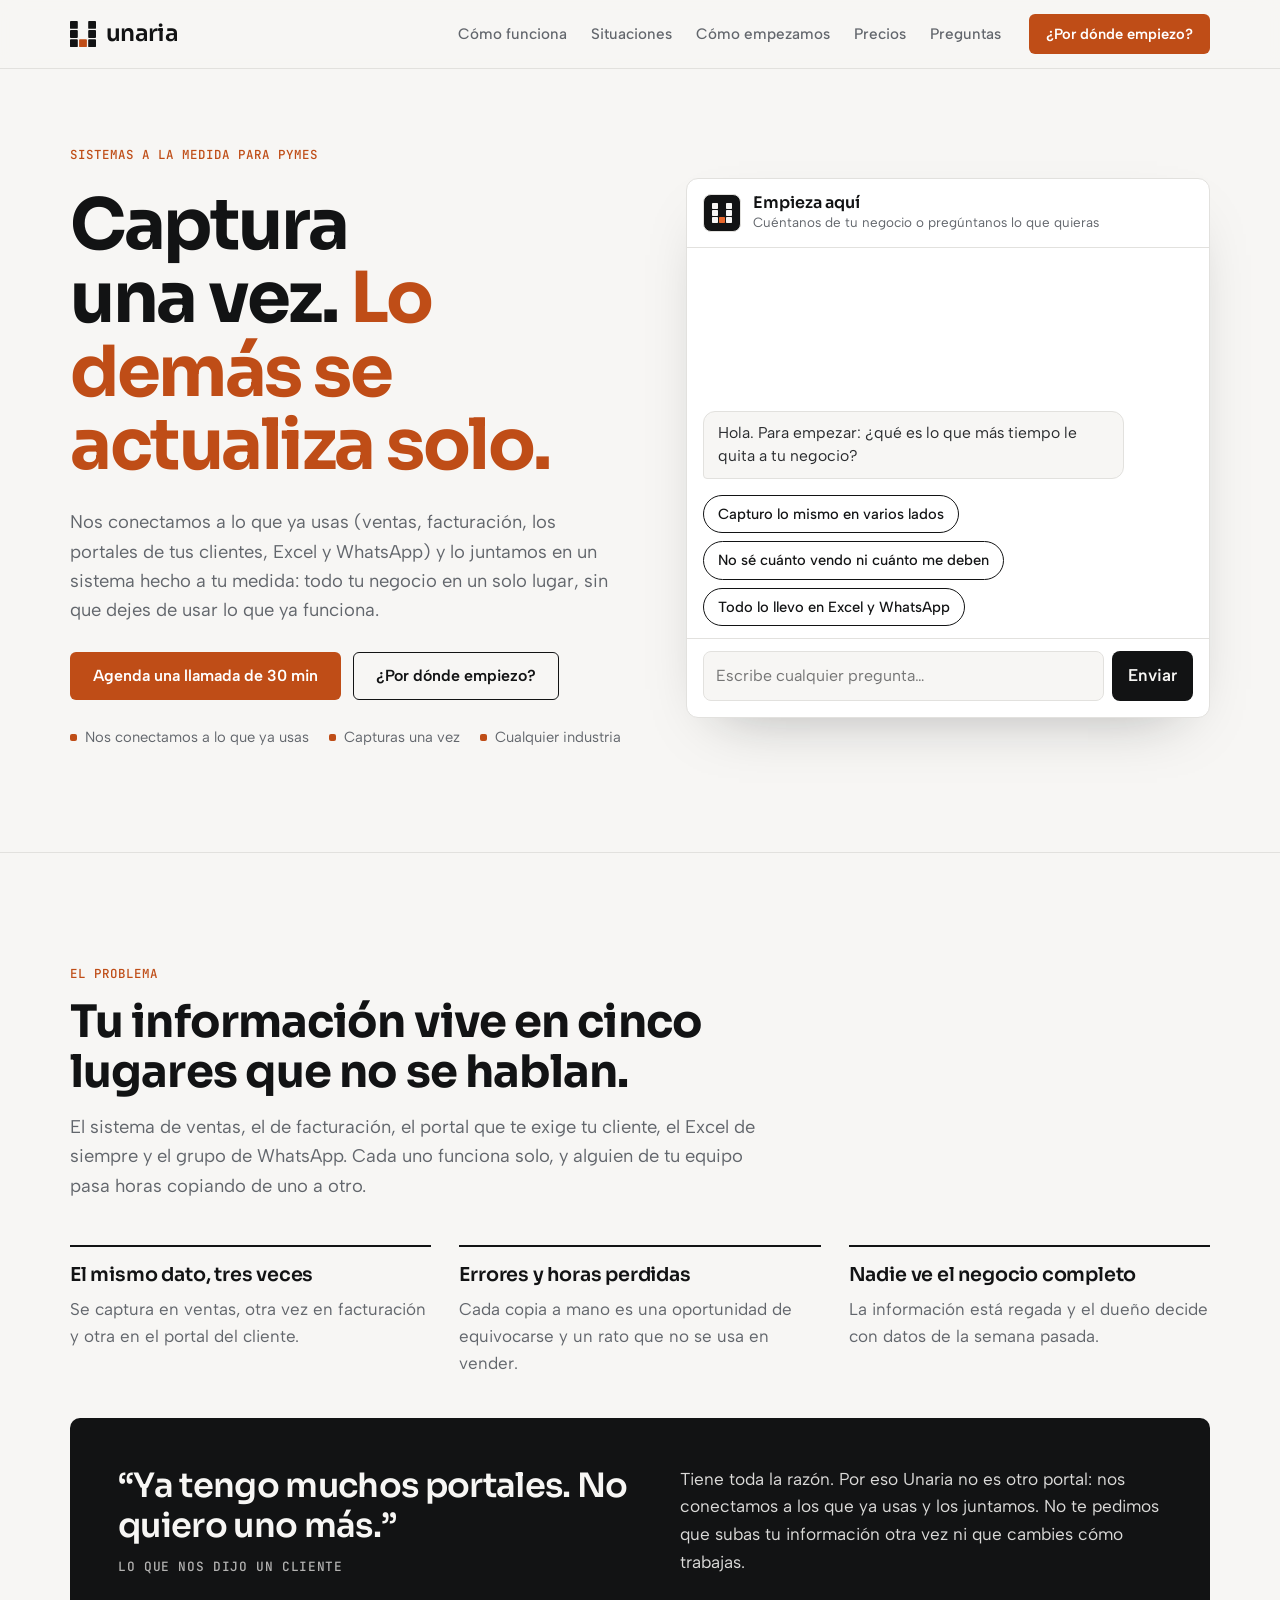
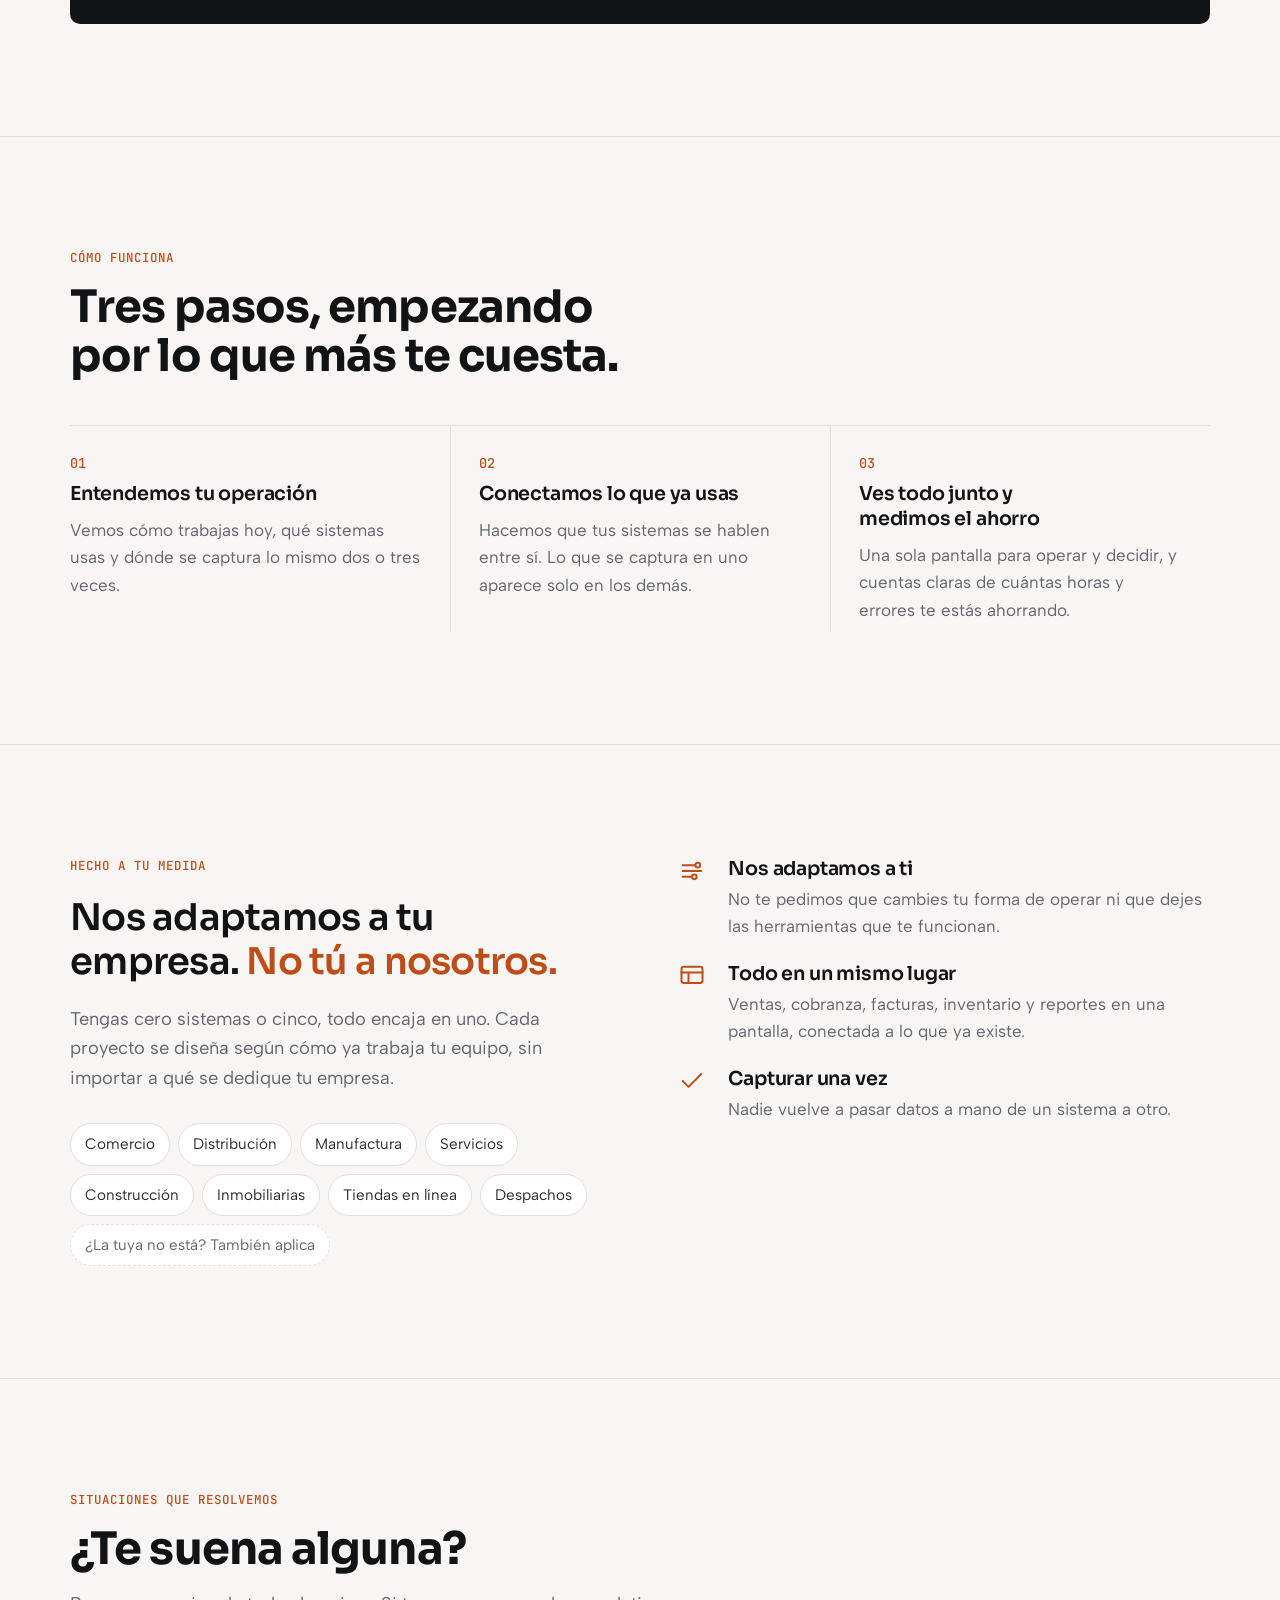
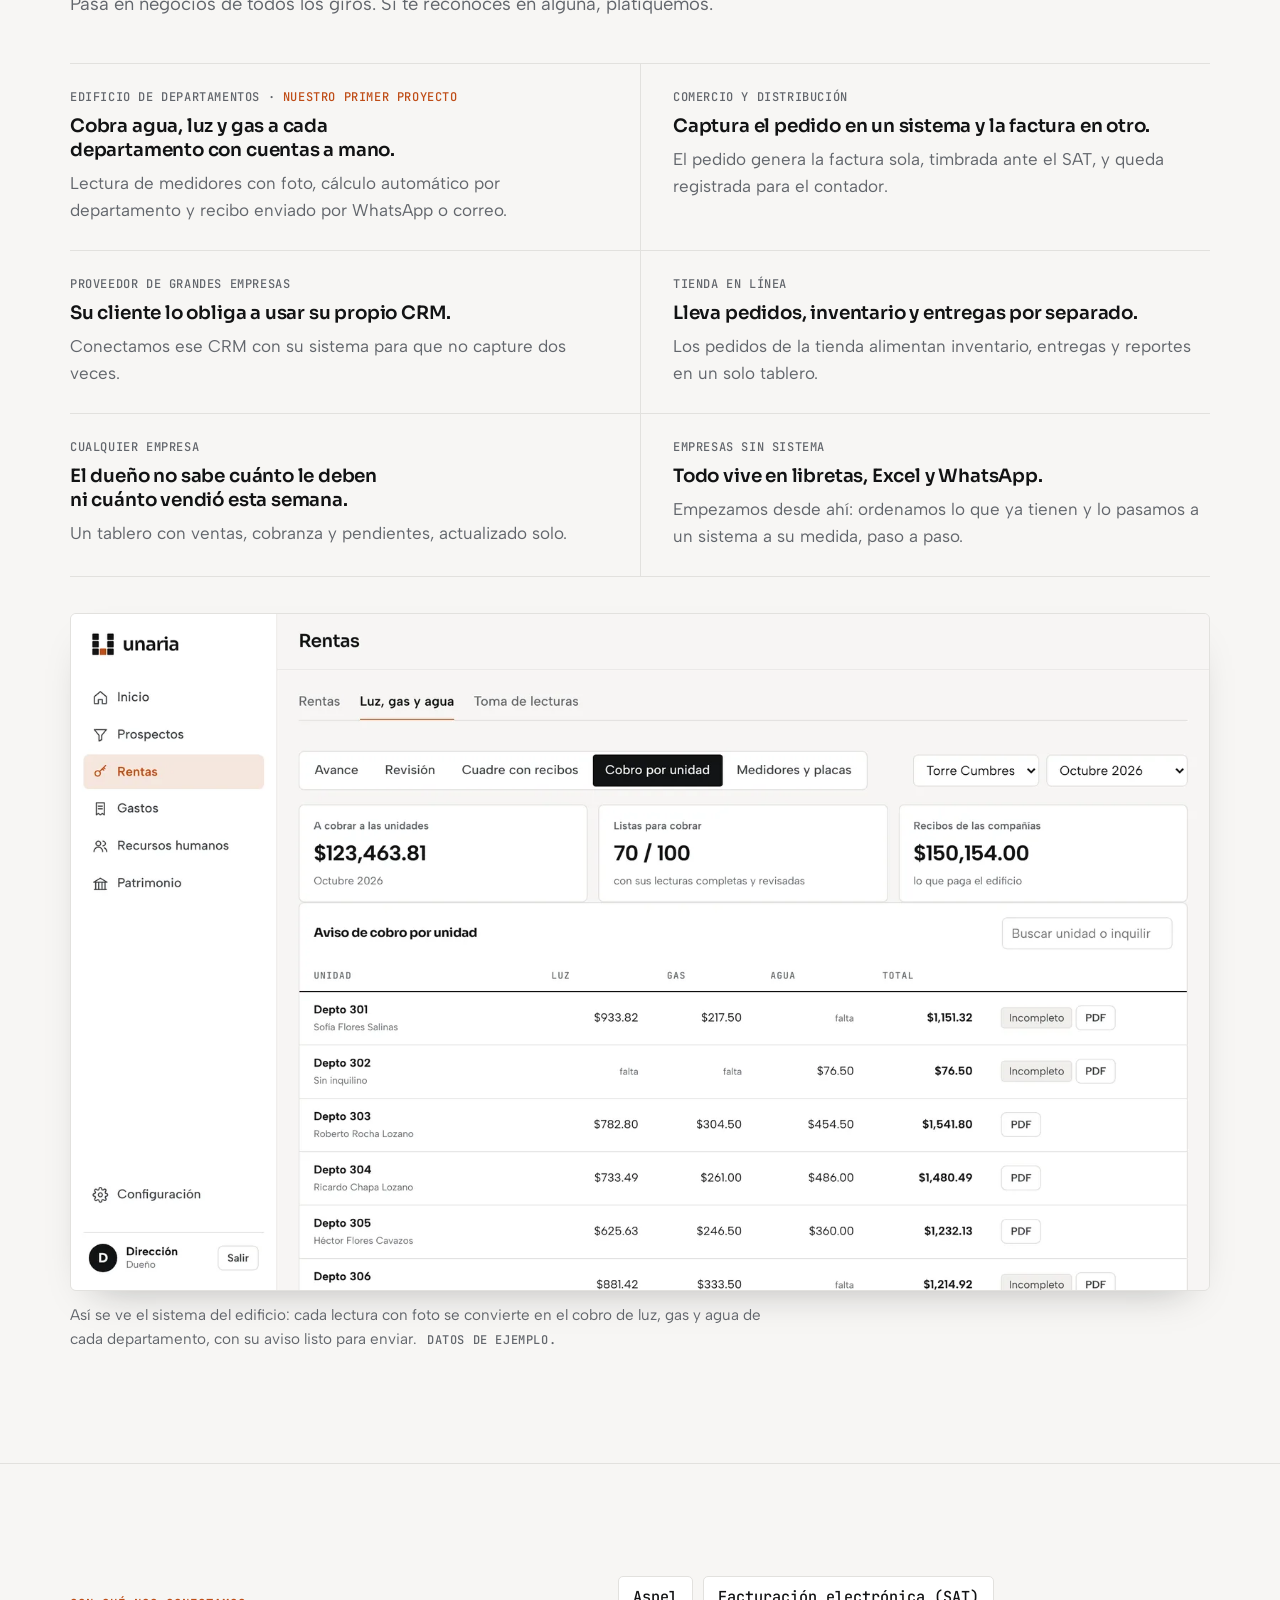
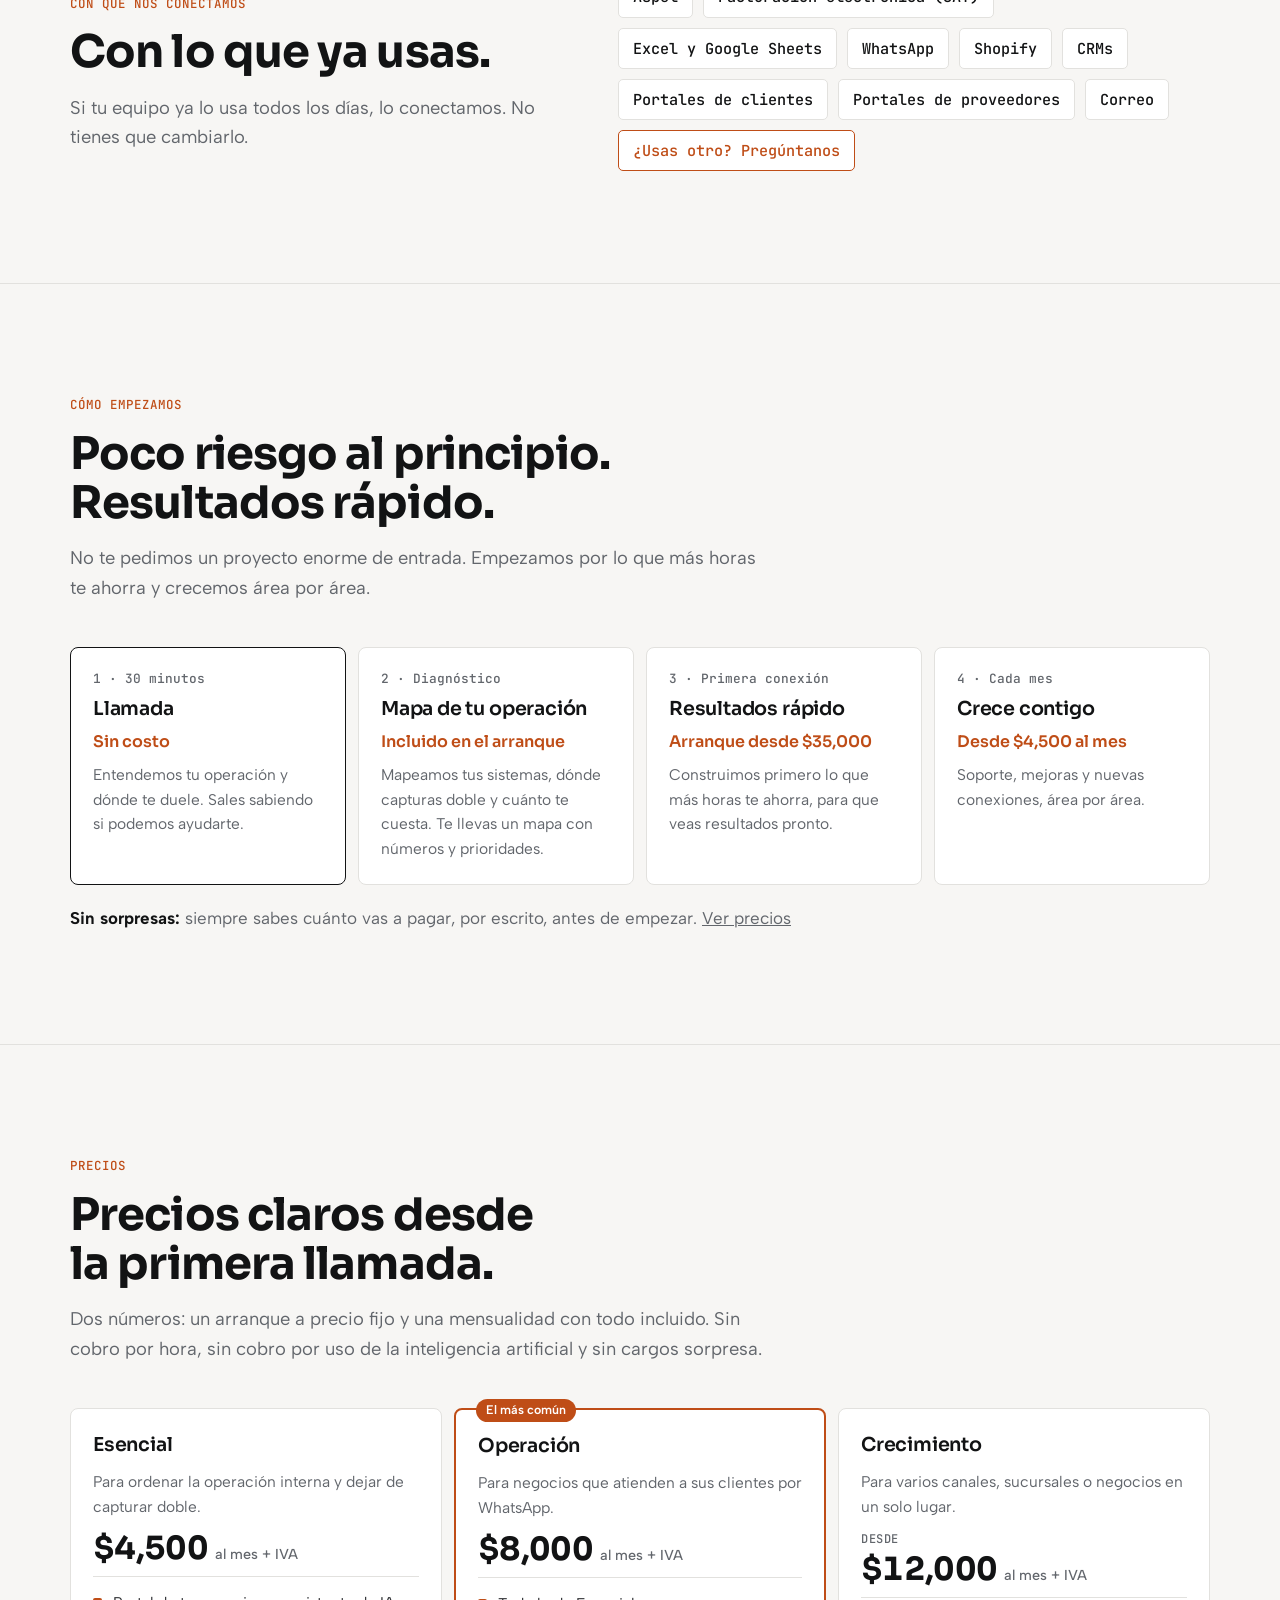
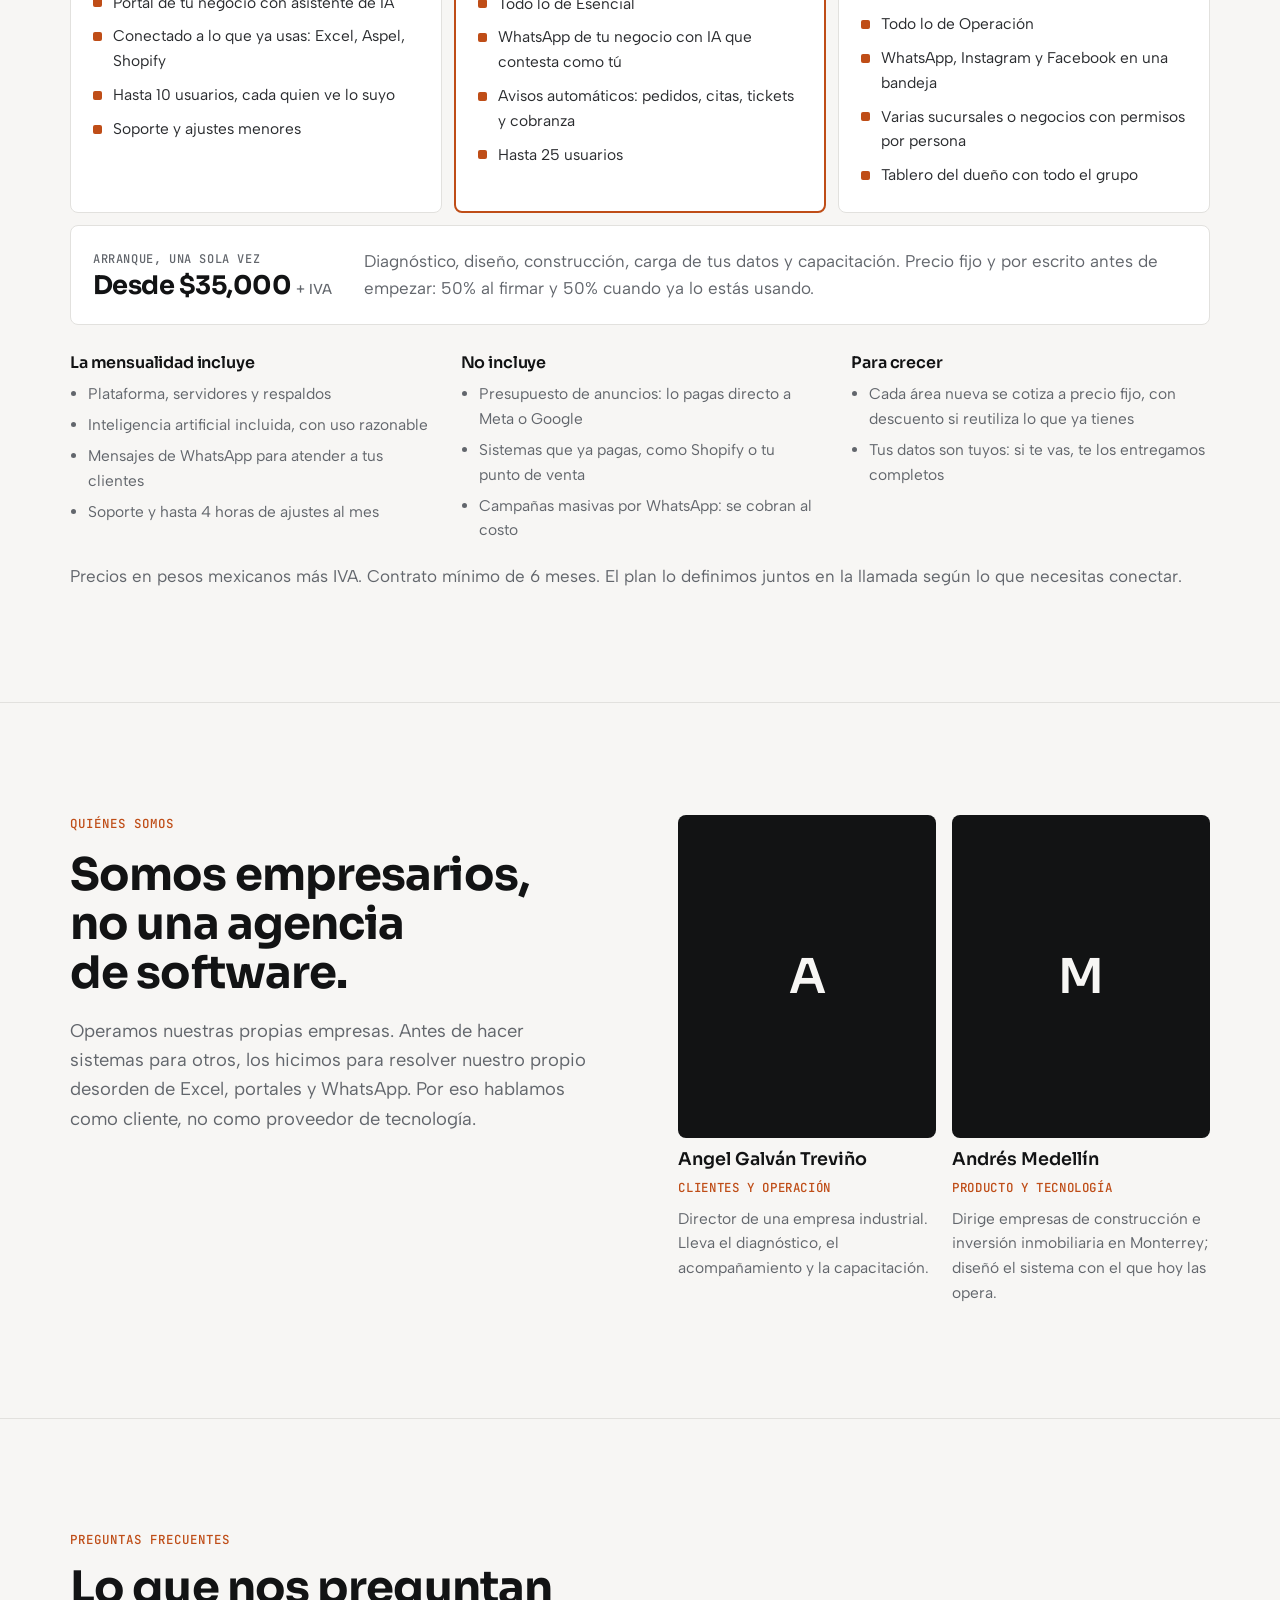
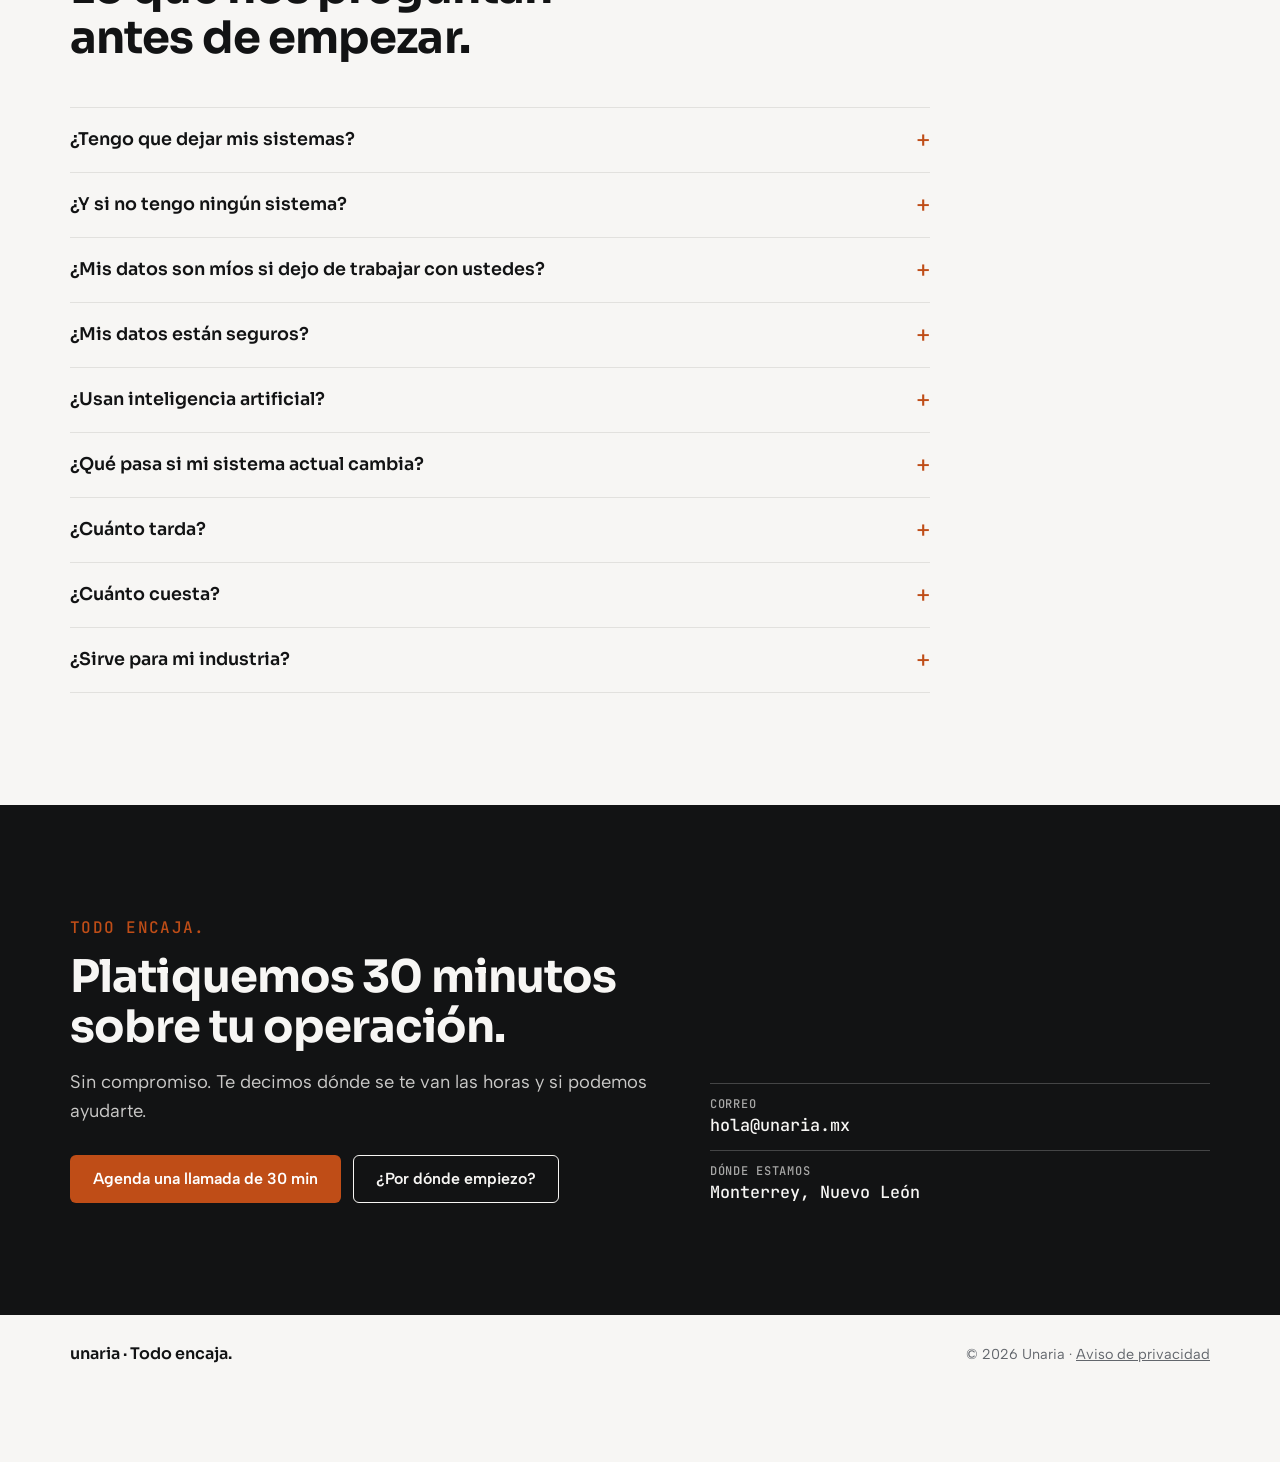
==== commit 8f12f0d6: "Página: sección de Precios, menú y textos de Cómo empezamos y Preguntas con los planes publicados; e" ====
--- a/docs/index.html
+++ b/docs/index.html
@@ -214,6 +214,26 @@
 @media (max-width: 960px) { .ruta { grid-template-columns: repeat(2, minmax(0, 1fr)); } }
 @media (max-width: 520px) { .ruta { grid-template-columns: minmax(0, 1fr); } }
 
+/* Precios */
+.planes { display: grid; grid-template-columns: repeat(3, minmax(0, 1fr)); gap: 12px; }
+.plan { border: 1px solid var(--linea); background: var(--superficie); border-radius: 8px; padding: 24px 22px; display: grid; gap: 12px; align-content: start; position: relative; }
+.plan.destacado { border: 2px solid var(--acento); }
+.plan .p-marca { position: absolute; top: -11px; left: 20px; background: var(--acento); color: var(--sobre-acento); font: 600 .78rem/1 var(--f-texto); padding: 5px 10px; border-radius: 99px; }
+.plan .p-para { color: var(--gris); font-size: .97rem; }
+.plan .p-precio { font: 700 2rem/1 var(--f-display); color: var(--tinta); letter-spacing: -.02em; font-variant-numeric: tabular-nums; }
+.plan .p-precio small, .arranque .p-precio small { font: 500 .9rem var(--f-texto); color: var(--gris); letter-spacing: 0; }
+.p-desde { display: block; font: 500 .75rem/1.3 var(--f-mono); letter-spacing: .05em; text-transform: uppercase; color: var(--gris); margin-bottom: 6px; }
+.plan ul { list-style: none; margin: 0; padding: 14px 0 0; border-top: 1px solid var(--linea); display: grid; gap: 9px; font-size: .97rem; }
+.plan li { padding-left: 20px; position: relative; }
+.plan li::before { content: ""; position: absolute; left: 0; top: .5em; width: 9px; height: 9px; border-radius: 2px; background: var(--acento); }
+.arranque { margin-top: 12px; border: 1px solid var(--linea); background: var(--superficie); border-radius: 8px; padding: 22px; display: grid; grid-template-columns: auto minmax(0, 1fr); gap: 8px 32px; align-items: center; }
+.arranque .p-precio { font: 700 1.6rem/1 var(--f-display); color: var(--tinta); letter-spacing: -.02em; }
+.arranque p { color: var(--gris); }
+.incluye { margin-top: 28px; display: grid; grid-template-columns: repeat(3, minmax(0, 1fr)); gap: 16px 32px; }
+.incluye h3 { font-size: 1rem; margin-bottom: 8px; }
+.incluye ul { margin: 0; padding-left: 18px; display: grid; gap: 6px; color: var(--gris); font-size: .97rem; }
+@media (max-width: 960px) { .planes, .incluye { grid-template-columns: minmax(0, 1fr); } .arranque { grid-template-columns: minmax(0, 1fr); } }
+
 /* Nosotros */
 .nosotros .envoltura { display: grid; grid-template-columns: minmax(0, 1fr) minmax(0, 1fr); gap: clamp(32px, 6vw, 80px); align-items: start; }
 .socios { display: grid; grid-template-columns: repeat(2, minmax(0, 1fr)); gap: 16px; }
@@ -268,6 +288,7 @@
       <a href="#como-funciona">Cómo funciona</a>
       <a href="#situaciones">Situaciones</a>
       <a href="#como-empezamos">Cómo empezamos</a>
+      <a href="#precios">Precios</a>
       <a href="#preguntas">Preguntas</a>
     </nav>
     <button class="btn btn-primario" type="button" data-abrir-chat>¿Por dónde empiezo?</button>
@@ -421,11 +442,88 @@
     </div>
     <div class="ruta">
       <div class="etapa primera"><span class="e-num">1 · 30 minutos</span><h3>Llamada</h3><span class="e-precio">Sin costo</span><p>Entendemos tu operación y dónde te duele. Sales sabiendo si podemos ayudarte.</p></div>
-      <div class="etapa"><span class="e-num">2 · Diagnóstico</span><h3>Mapa de tu operación</h3><span class="e-precio" id="precio-diagnostico">Precio fijo, por escrito</span><p>Mapeamos tus sistemas, dónde capturas doble y cuánto te cuesta. Te llevas un mapa con números y prioridades.</p></div>
-      <div class="etapa"><span class="e-num">3 · Primera conexión</span><h3>Resultados rápido</h3><span class="e-precio">Precio fijo, por escrito</span><p>Construimos primero lo que más horas te ahorra, para que veas resultados pronto.</p></div>
-      <div class="etapa"><span class="e-num">4 · Cada mes</span><h3>Crece contigo</h3><span class="e-precio">Mensualidad según lo conectado</span><p>Soporte, mejoras y nuevas conexiones, área por área.</p></div>
-    </div>
-    <p class="nota-precio"><b>Sin sorpresas:</b> siempre sabes cuánto vas a pagar, por escrito, antes de empezar cada etapa.</p>
+      <div class="etapa"><span class="e-num">2 · Diagnóstico</span><h3>Mapa de tu operación</h3><span class="e-precio" id="precio-diagnostico">Incluido en el arranque</span><p>Mapeamos tus sistemas, dónde capturas doble y cuánto te cuesta. Te llevas un mapa con números y prioridades.</p></div>
+      <div class="etapa"><span class="e-num">3 · Primera conexión</span><h3>Resultados rápido</h3><span class="e-precio">Arranque desde $35,000</span><p>Construimos primero lo que más horas te ahorra, para que veas resultados pronto.</p></div>
+      <div class="etapa"><span class="e-num">4 · Cada mes</span><h3>Crece contigo</h3><span class="e-precio">Desde $4,500 al mes</span><p>Soporte, mejoras y nuevas conexiones, área por área.</p></div>
+    </div>
+    <p class="nota-precio"><b>Sin sorpresas:</b> siempre sabes cuánto vas a pagar, por escrito, antes de empezar. <a href="#precios">Ver precios</a></p>
+  </div>
+</section>
+
+<section class="borde-arriba" id="precios">
+  <div class="envoltura">
+    <div class="cabeza">
+      <p class="etiqueta">Precios</p>
+      <h2>Precios claros desde la primera llamada.</h2>
+      <p class="lead">Dos números: un arranque a precio fijo y una mensualidad con todo incluido. Sin cobro por hora, sin cobro por uso de la inteligencia artificial y sin cargos sorpresa.</p>
+    </div>
+    <div class="planes">
+      <div class="plan">
+        <h3>Esencial</h3>
+        <p class="p-para">Para ordenar la operación interna y dejar de capturar doble.</p>
+        <div class="p-precio">$4,500 <small>al mes + IVA</small></div>
+        <ul>
+          <li>Portal de tu negocio con asistente de IA</li>
+          <li>Conectado a lo que ya usas: Excel, Aspel, Shopify</li>
+          <li>Hasta 10 usuarios, cada quien ve lo suyo</li>
+          <li>Soporte y ajustes menores</li>
+        </ul>
+      </div>
+      <div class="plan destacado">
+        <span class="p-marca">El más común</span>
+        <h3>Operación</h3>
+        <p class="p-para">Para negocios que atienden a sus clientes por WhatsApp.</p>
+        <div class="p-precio">$8,000 <small>al mes + IVA</small></div>
+        <ul>
+          <li>Todo lo de Esencial</li>
+          <li>WhatsApp de tu negocio con IA que contesta como tú</li>
+          <li>Avisos automáticos: pedidos, citas, tickets y cobranza</li>
+          <li>Hasta 25 usuarios</li>
+        </ul>
+      </div>
+      <div class="plan">
+        <h3>Crecimiento</h3>
+        <p class="p-para">Para varios canales, sucursales o negocios en un solo lugar.</p>
+        <div class="p-precio"><span class="p-desde">Desde</span>$12,000 <small>al mes + IVA</small></div>
+        <ul>
+          <li>Todo lo de Operación</li>
+          <li>WhatsApp, Instagram y Facebook en una bandeja</li>
+          <li>Varias sucursales o negocios con permisos por persona</li>
+          <li>Tablero del dueño con todo el grupo</li>
+        </ul>
+      </div>
+    </div>
+    <div class="arranque">
+      <div class="p-precio"><span class="p-desde">Arranque, una sola vez</span>Desde $35,000 <small>+ IVA</small></div>
+      <p>Diagnóstico, diseño, construcción, carga de tus datos y capacitación. Precio fijo y por escrito antes de empezar: 50% al firmar y 50% cuando ya lo estás usando.</p>
+    </div>
+    <div class="incluye">
+      <div>
+        <h3>La mensualidad incluye</h3>
+        <ul>
+          <li>Plataforma, servidores y respaldos</li>
+          <li>Inteligencia artificial incluida, con uso razonable</li>
+          <li>Mensajes de WhatsApp para atender a tus clientes</li>
+          <li>Soporte y hasta 4 horas de ajustes al mes</li>
+        </ul>
+      </div>
+      <div>
+        <h3>No incluye</h3>
+        <ul>
+          <li>Presupuesto de anuncios: lo pagas directo a Meta o Google</li>
+          <li>Sistemas que ya pagas, como Shopify o tu punto de venta</li>
+          <li>Campañas masivas por WhatsApp: se cobran al costo</li>
+        </ul>
+      </div>
+      <div>
+        <h3>Para crecer</h3>
+        <ul>
+          <li>Cada área nueva se cotiza a precio fijo, con descuento si reutiliza lo que ya tienes</li>
+          <li>Tus datos son tuyos: si te vas, te los entregamos completos</li>
+        </ul>
+      </div>
+    </div>
+    <p class="nota-precio">Precios en pesos mexicanos más IVA. Contrato mínimo de 6 meses. El plan lo definimos juntos en la llamada según lo que necesitas conectar.</p>
   </div>
 </section>
 
@@ -467,7 +565,7 @@
       <details><summary>¿Usan inteligencia artificial?</summary><p>Sí, cuando ayuda: por ejemplo, para leer facturas o documentos, ordenar información o automatizar tareas repetitivas. Pero no te vendemos inteligencia artificial; te vendemos menos trabajo repetido y la información junta.</p></details>
       <details><summary>¿Qué pasa si mi sistema actual cambia?</summary><p>Ajustamos la conexión. Para eso es la mensualidad: soporte, mejoras y cambios conforme tu empresa y tus herramientas cambian.</p></details>
       <details><summary>¿Cuánto tarda?</summary><p>Depende de lo que encontremos en el diagnóstico. Empezamos por una sola conexión para que veas resultados pronto, y la fecha de entrega te la damos por escrito antes de empezar.</p></details>
-      <details><summary>¿Cuánto cuesta?</summary><p id="faq-precio">La llamada de 30 minutos no tiene costo. El diagnóstico y la primera conexión tienen precio fijo, que te damos por escrito antes de empezar, según el tamaño de tu operación.</p></details>
+      <details><summary>¿Cuánto cuesta?</summary><p id="faq-precio">La llamada de 30 minutos no tiene costo. El arranque es desde $35,000 una sola vez e incluye el diagnóstico, y la mensualidad con todo incluido va de $4,500 a $12,000 o más al mes, más IVA, según lo que conectemos. Te damos el precio exacto por escrito antes de empezar.</p></details>
       <details><summary>¿Sirve para mi industria?</summary><p>Sí. No trabajamos para un solo giro: diseñamos cada sistema según cómo opera tu empresa, sea comercio, servicios, manufactura, construcción o cualquier otra.</p></details>
     </div>
   </div>
@@ -783,8 +881,8 @@
     [/^(hola|buen[oa]s|qu[eé] tal|hey|saludos)\b/i, 'Hola. Aquí puedes preguntarme lo que quieras sobre Unaria, o seguir con las preguntas para calcular cuánto te cuesta capturar lo mismo varias veces.'],
     [/demo|ejemplo|c[oó]mo se ve|ense[ñn]a|ver el sistema|prueba gratis|probar/i, 'En la llamada de 30 minutos te enseñamos cómo se ve, con datos de ejemplo, y lo aterrizamos a tu caso.'],
     [/diagn[oó]stico/i, 'En el diagnóstico mapeamos tus sistemas, dónde se captura lo mismo dos o tres veces y cuánto te cuesta. Te llevas un mapa con números y prioridades, tengas o no tengas sistemas hoy.'],
-    [/precio|cu[aá]nto (cuesta|cobran|sale|vale)|costo|cobran|cotiza|presupuesto|tarifa|mensualidad/i, 'La llamada de 30 minutos no tiene costo. El diagnóstico y la primera conexión tienen precio fijo, y la mensualidad depende de lo que conectemos. Todo te lo damos por escrito antes de empezar, según el tamaño de tu operación.'],
-    [/garant|no funciona|riesgo|y si no (me )?sirve|falla/i, 'Por eso empezamos chico: un diagnóstico y una primera conexión a precio fijo, para que veas resultados antes de crecer. Alcance, precio y fechas van por escrito.'],
+    [/precio|cu[aá]nto (cuesta|cobran|sale|vale)|costo|cobran|cotiza|presupuesto|tarifa|mensualidad/i, 'La llamada de 30 minutos no tiene costo. El arranque es desde $35,000 una sola vez (incluye el diagnóstico) y la mensualidad con todo incluido va de $4,500 a $12,000 o más al mes, más IVA. El precio exacto te lo damos por escrito antes de empezar.'],
+    [/garant|no funciona|riesgo|y si no (me )?sirve|falla/i, 'Por eso empezamos chico: un arranque a precio fijo con lo que más horas te ahorra, para que veas resultados antes de crecer. La segunda mitad del arranque se paga cuando ya lo estás usando. Alcance, precio y fechas van por escrito.'],
     [/contrato|plazo forzoso|forzoso|cancelar|permanencia|dejar de pagar|salirme|irme/i, 'Las condiciones van por escrito antes de empezar. Y si un día decides irte, tu información es tuya: te la entregamos completa en un formato que puedas abrir, como Excel.'],
     [/tarda|cu[aá]nto tiempo|cu[aá]ndo (estar|queda|lo tengo)|semanas|meses|r[aá]pido/i, 'Depende de lo que encontremos en el diagnóstico. Empezamos por una sola conexión para que veas resultados pronto, y la fecha de entrega te la damos por escrito.'],
     [/no tengo (ning[uú]n|nada|sistema)|de cero|libreta|en papel|por d[oó]nde empiezo|no s[eé] qu[eé] necesito/i, 'Es muy buen punto de partida. Empezamos con lo que tengas (Excel, libretas, WhatsApp), lo ordenamos y lo pasamos a un sistema a tu medida, paso a paso y sin que tengas que aprender algo complicado.'],
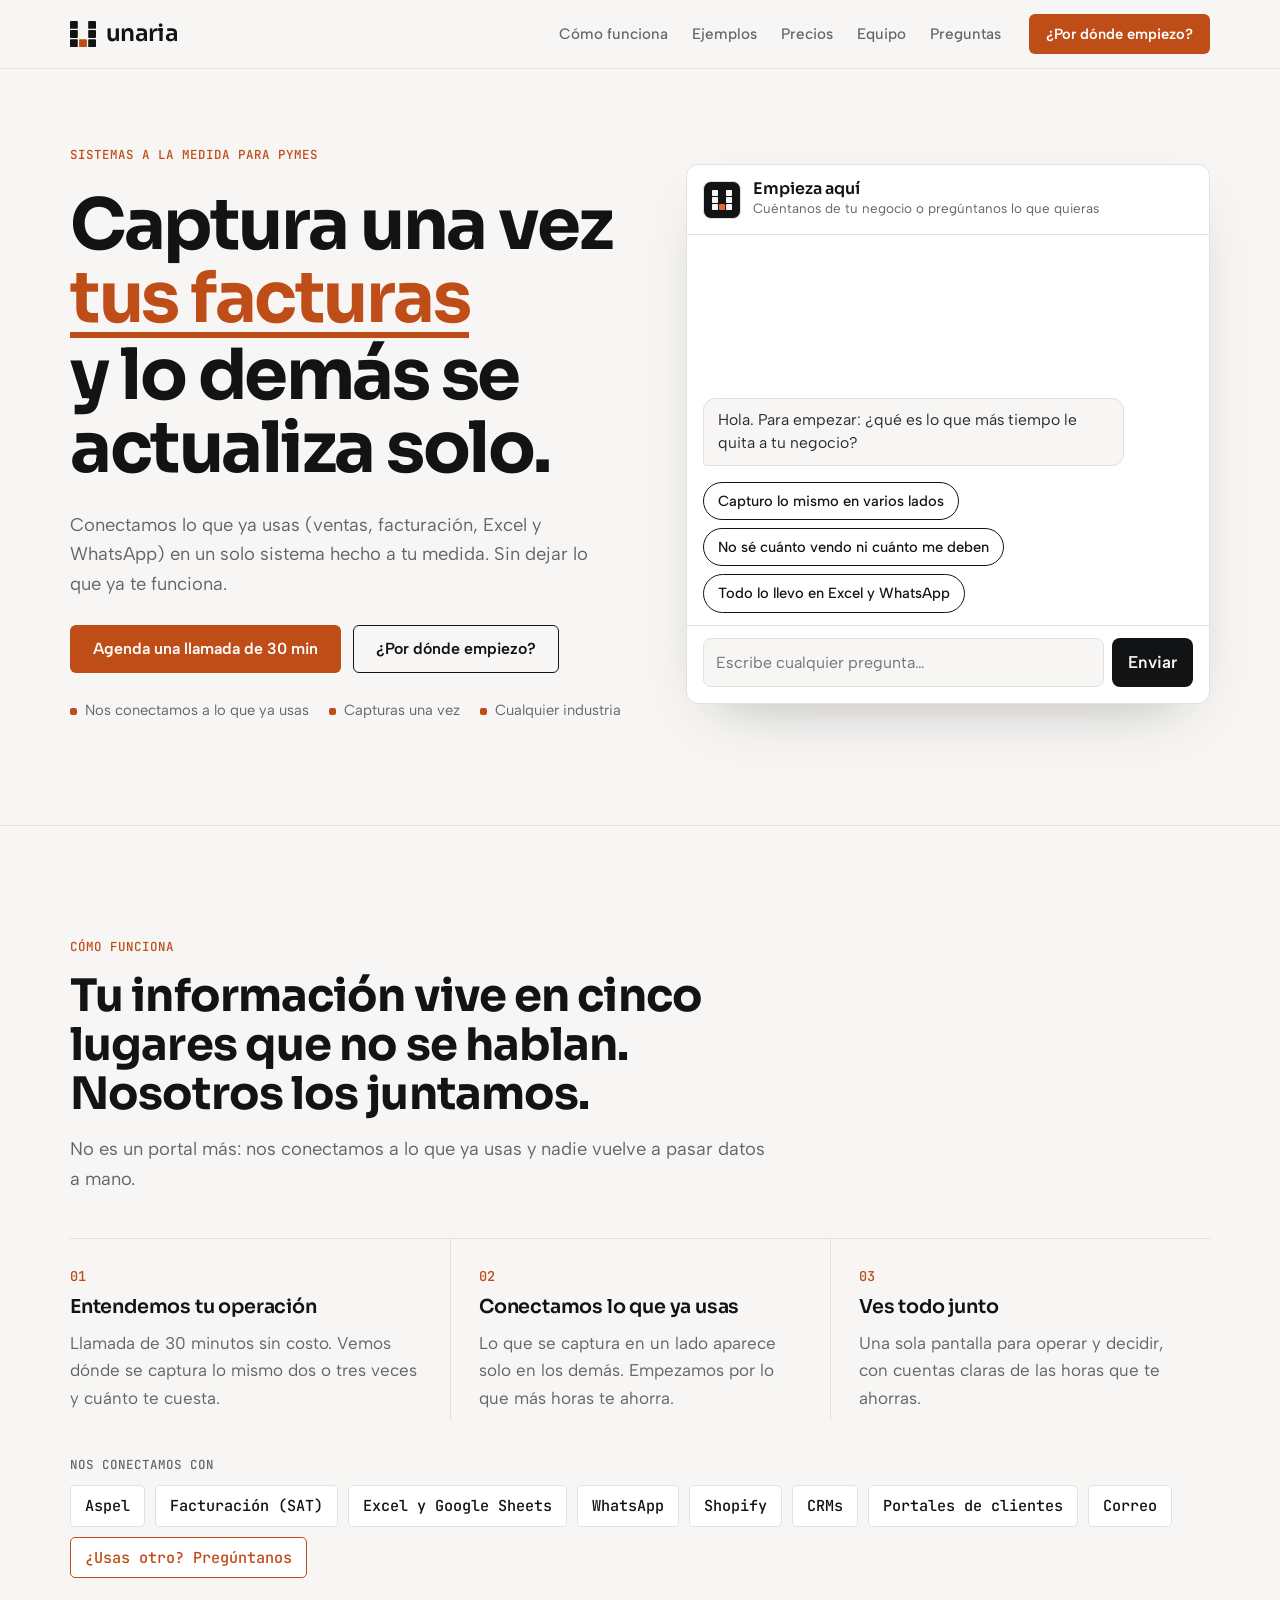
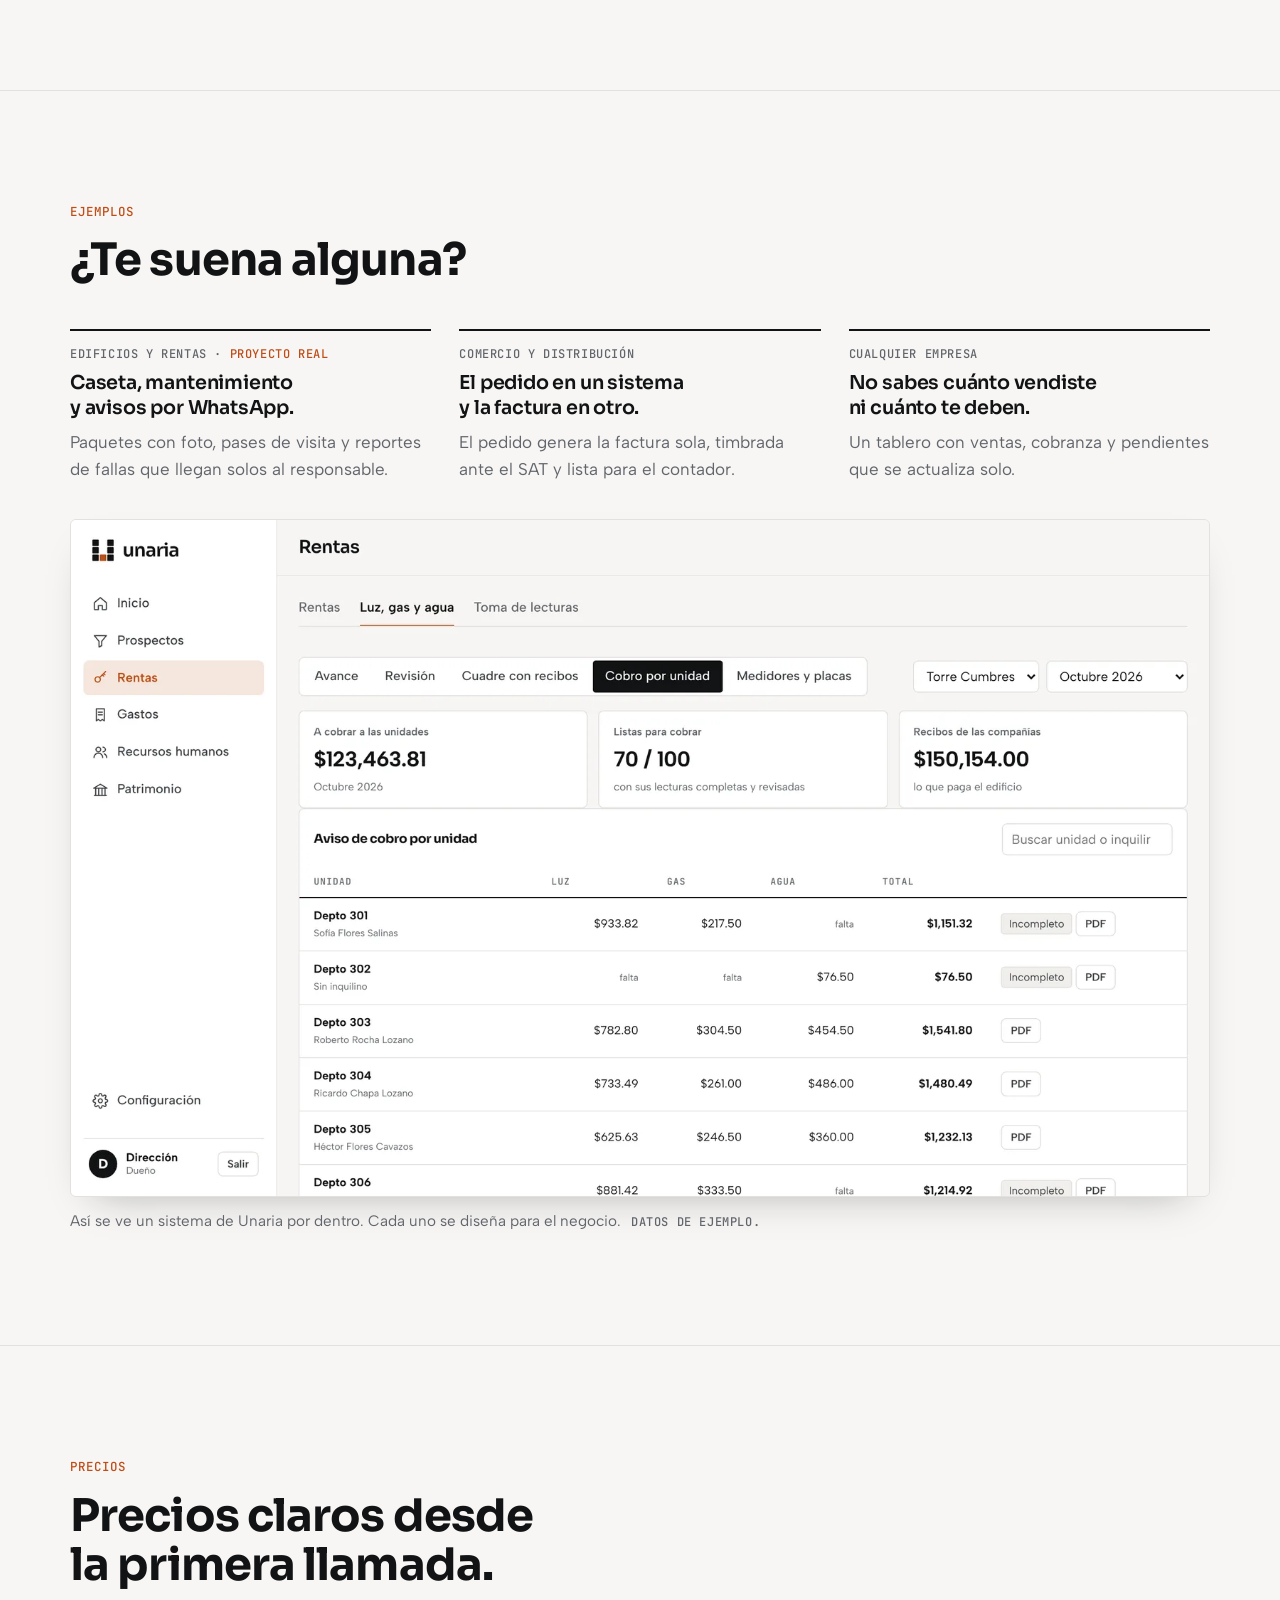
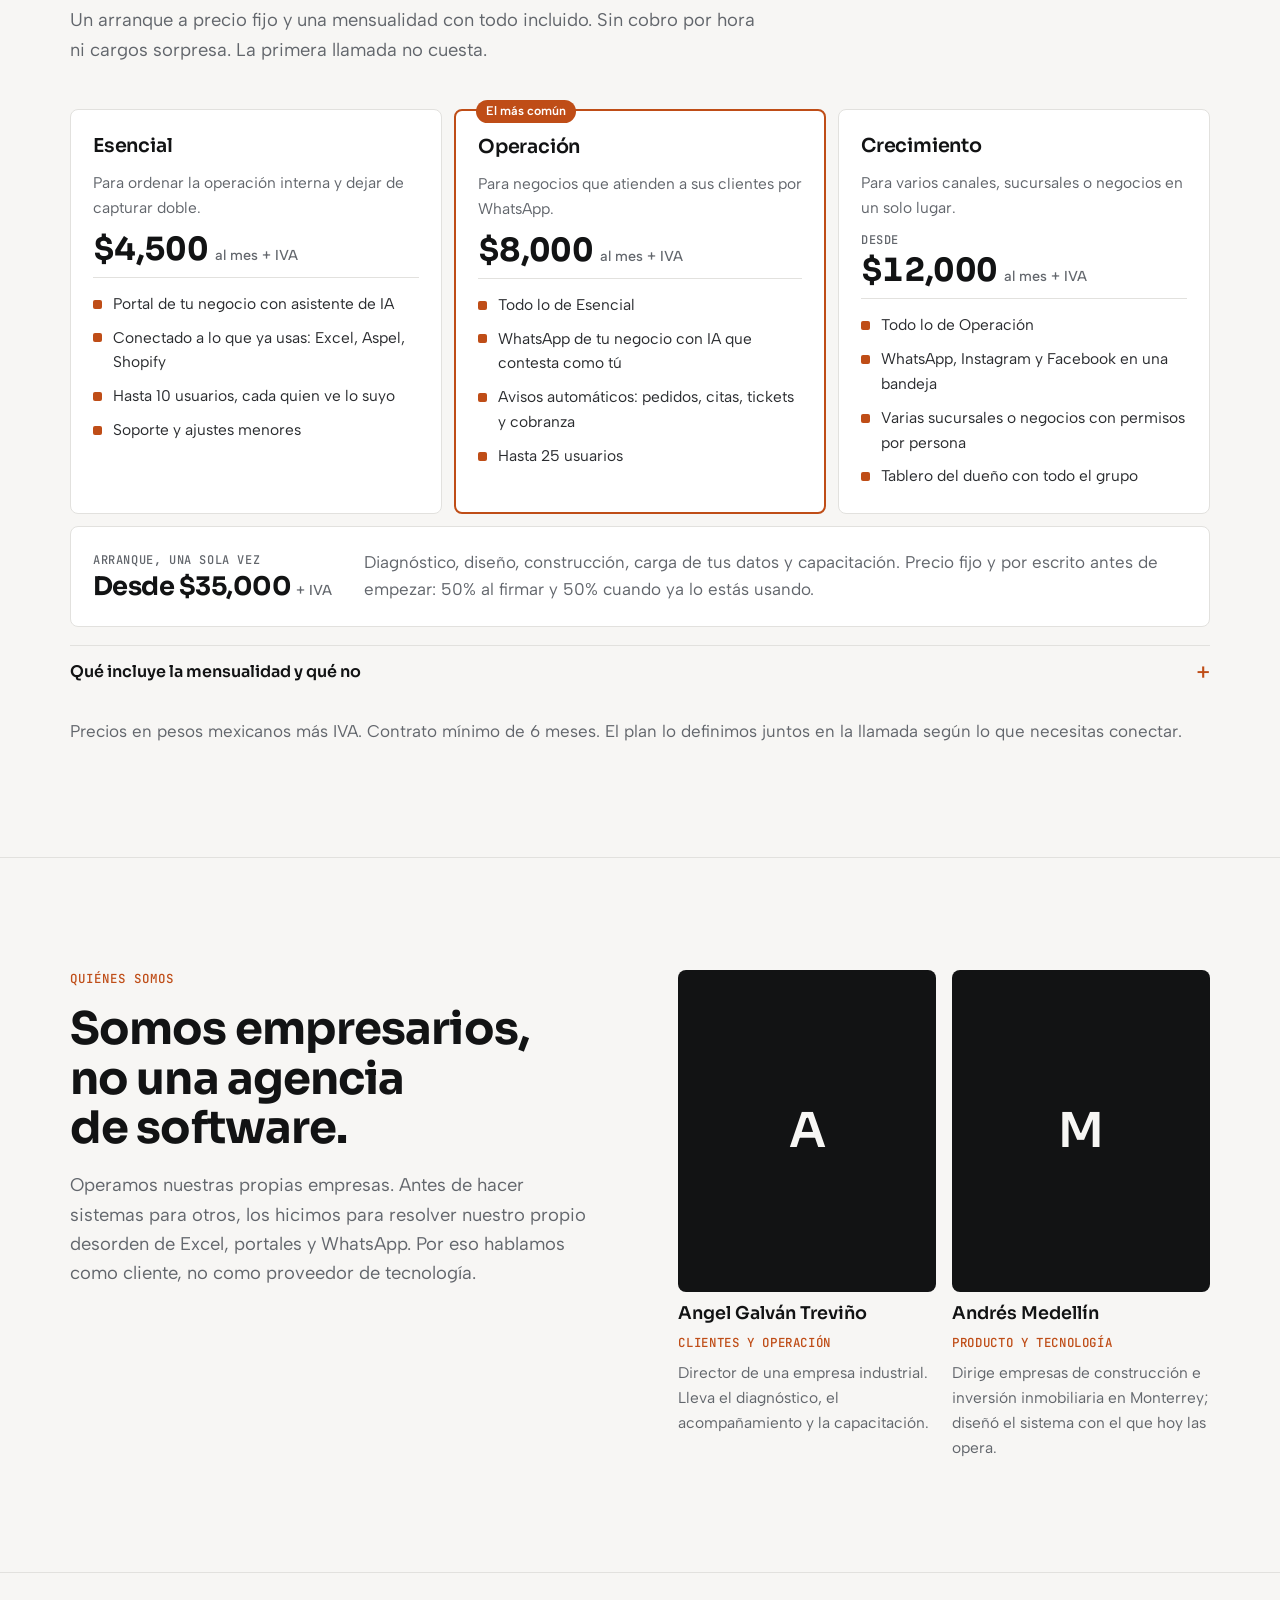
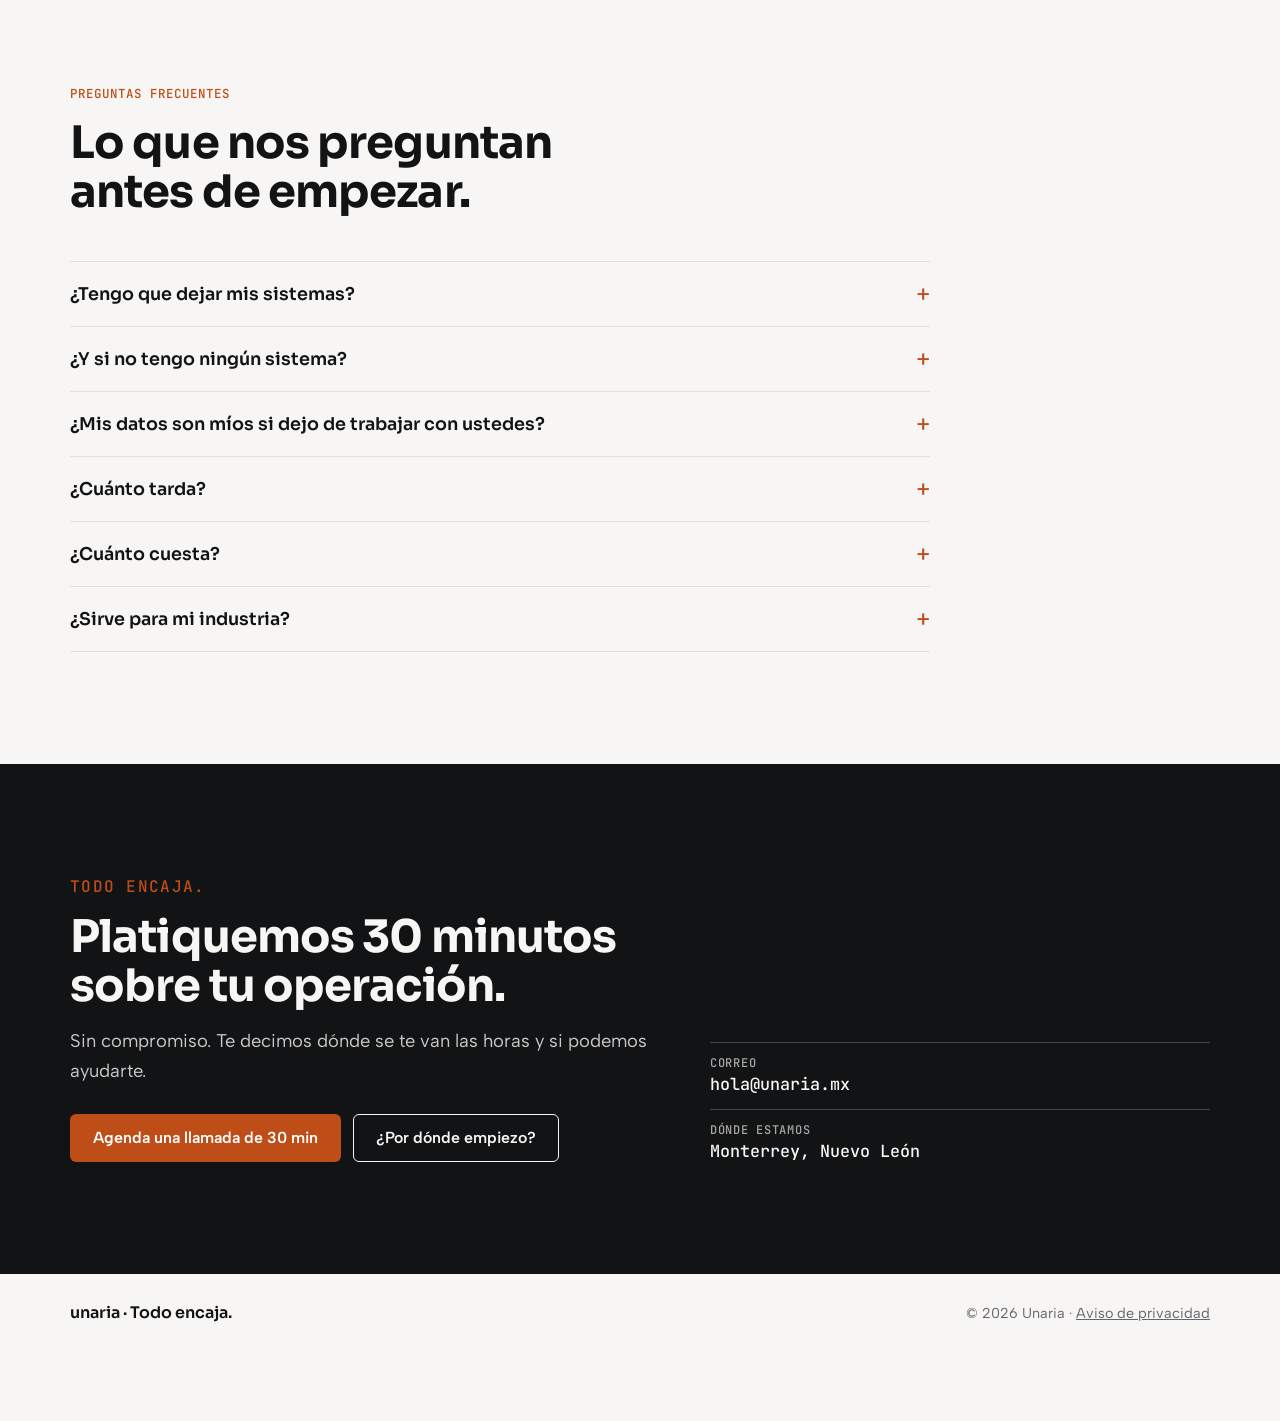
==== commit 7fe3a358: "Página: reestructura a 6 secciones para anuncios (de 20 a 12 pantallas en celular), frase que cambia" ====
--- a/docs/index.html
+++ b/docs/index.html
@@ -62,6 +62,7 @@
 .envoltura { max-width: var(--ancho); margin: 0 auto; padding-left: max(20px, env(safe-area-inset-left, 0px)); padding-right: max(20px, env(safe-area-inset-right, 0px)); }
 .etiqueta { font: 500 0.78rem/1.4 var(--f-mono); letter-spacing: 0.08em; text-transform: uppercase; color: var(--acento); }
 .lead { font-size: 1.15rem; color: var(--gris); max-width: 58ch; }
+.sr { position: absolute; width: 1px; height: 1px; overflow: hidden; clip: rect(0 0 0 0); white-space: nowrap; }
 .marcador { font: 500 0.85em var(--f-mono); background: var(--marcador); color: var(--marcador-texto); padding: 0.05em 0.35em; border-radius: 3px; white-space: nowrap; }
 
 /* Botones */
@@ -96,7 +97,8 @@
 .notas { display: flex; flex-wrap: wrap; gap: 8px 20px; font-size: 0.92rem; color: var(--gris); }
 .notas span { display: inline-flex; align-items: center; gap: 8px; }
 .notas span::before { content: ""; width: 7px; height: 7px; border-radius: 2px; background: var(--acento); }
-@media (max-width: 960px) { .portada .envoltura { grid-template-columns: minmax(0, 1fr); } }
+@media (max-width: 960px) { .portada .envoltura { grid-template-columns: minmax(0, 1fr); gap: 24px; } .portada .botones .btn-secundario { display: none; } .portada .lead { font-size: 1.05rem; } }
+@media (max-width: 560px) { .portada .notas { display: none; } .portada-texto { gap: 18px; } h1 { font-size: 2.35rem; } }
 
 /* Chat */
 .chat-lugar { min-width: 0; }
@@ -214,6 +216,23 @@
 @media (max-width: 960px) { .ruta { grid-template-columns: repeat(2, minmax(0, 1fr)); } }
 @media (max-width: 520px) { .ruta { grid-template-columns: minmax(0, 1fr); } }
 
+/* Frase que cambia */
+.rota { display: block; color: var(--acento); }
+.rota-in { display: inline-block; position: relative; padding-bottom: .04em; background: linear-gradient(var(--acento), var(--acento)) left bottom / 100% .09em no-repeat; transition: opacity .28s ease, transform .28s ease, background-size .45s ease .1s; }
+.rota-in.sale { opacity: 0; transform: translateY(.18em); background-size: 0 .09em; }
+@media (prefers-reduced-motion: reduce) { .rota-in { transition: none; } }
+
+/* Ejemplos */
+.ejemplos { display: grid; grid-template-columns: repeat(3, minmax(0, 1fr)); gap: 28px; margin-bottom: 36px; }
+.ejemplo { display: grid; gap: 8px; border-top: 2px solid var(--tinta); padding-top: 16px; align-content: start; }
+.ejemplo .giro-s { font: 500 0.75rem/1.3 var(--f-mono); letter-spacing: .05em; text-transform: uppercase; color: var(--gris); }
+.ejemplo .giro-s b { color: var(--acento); font-weight: 500; }
+.ejemplo p { color: var(--gris); }
+.ver-demo { margin-top: 20px; }
+@media (max-width: 820px) { .ejemplos { grid-template-columns: minmax(0, 1fr); gap: 22px; } }
+.con-chips { margin-top: 36px; display: grid; gap: 12px; }
+.con-chips p { font: 500 0.78rem/1.4 var(--f-mono); letter-spacing: .08em; text-transform: uppercase; color: var(--gris); }
+
 /* Precios */
 .planes { display: grid; grid-template-columns: repeat(3, minmax(0, 1fr)); gap: 12px; }
 .plan { border: 1px solid var(--linea); background: var(--superficie); border-radius: 8px; padding: 24px 22px; display: grid; gap: 12px; align-content: start; position: relative; }
@@ -229,7 +248,9 @@
 .arranque { margin-top: 12px; border: 1px solid var(--linea); background: var(--superficie); border-radius: 8px; padding: 22px; display: grid; grid-template-columns: auto minmax(0, 1fr); gap: 8px 32px; align-items: center; }
 .arranque .p-precio { font: 700 1.6rem/1 var(--f-display); color: var(--tinta); letter-spacing: -.02em; }
 .arranque p { color: var(--gris); }
-.incluye { margin-top: 28px; display: grid; grid-template-columns: repeat(3, minmax(0, 1fr)); gap: 16px 32px; }
+.mas-precio { margin-top: 18px; border: 0; }
+.mas-precio summary { font-size: 1rem; padding: 14px 0; }
+.incluye { margin-top: 8px; display: grid; grid-template-columns: repeat(3, minmax(0, 1fr)); gap: 16px 32px; }
 .incluye h3 { font-size: 1rem; margin-bottom: 8px; }
 .incluye ul { margin: 0; padding-left: 18px; display: grid; gap: 6px; color: var(--gris); font-size: .97rem; }
 @media (max-width: 960px) { .planes, .incluye { grid-template-columns: minmax(0, 1fr); } .arranque { grid-template-columns: minmax(0, 1fr); } }
@@ -286,9 +307,9 @@
     </a>
     <nav class="nav" aria-label="Secciones">
       <a href="#como-funciona">Cómo funciona</a>
-      <a href="#situaciones">Situaciones</a>
-      <a href="#como-empezamos">Cómo empezamos</a>
+      <a href="#ejemplos">Ejemplos</a>
       <a href="#precios">Precios</a>
+      <a href="#nosotros">Equipo</a>
       <a href="#preguntas">Preguntas</a>
     </nav>
     <button class="btn btn-primario" type="button" data-abrir-chat>¿Por dónde empiezo?</button>
@@ -301,8 +322,8 @@
   <div class="envoltura">
     <div class="portada-texto">
       <p class="etiqueta">Sistemas a la medida para PyMEs</p>
-      <h1>Captura una vez. <span class="acento">Lo demás se actualiza solo.</span></h1>
-      <p class="lead">Nos conectamos a lo que ya usas (ventas, facturación, los portales de tus clientes, Excel y WhatsApp) y lo juntamos en un sistema hecho a tu medida: todo tu negocio en un solo lugar, sin que dejes de usar lo que ya funciona.</p>
+      <h1>Captura una vez <span class="rota" aria-hidden="true"><span class="rota-in" id="rota">tus pedidos</span></span><span class="sr">tus pedidos, facturas, cobranza e inventario</span> y lo demás se actualiza solo.</h1>
+      <p class="lead">Conectamos lo que ya usas (ventas, facturación, Excel y WhatsApp) en un solo sistema hecho a tu medida. Sin dejar lo que ya te funciona.</p>
       <div class="botones">
         <a class="btn btn-primario" data-accion="clic_agendar" href="#contacto">Agenda una llamada de 30 min</a>
         <button class="btn btn-secundario" type="button" data-abrir-chat>¿Por dónde empiezo?</button>
@@ -331,122 +352,46 @@
   </div>
 </section>
 
-<section class="problema borde-arriba" id="problema">
-  <div class="envoltura">
-    <div class="cabeza">
-      <p class="etiqueta">El problema</p>
-      <h2>Tu información vive en cinco lugares que no se hablan.</h2>
-      <p class="lead">El sistema de ventas, el de facturación, el portal que te exige tu cliente, el Excel de siempre y el grupo de WhatsApp. Cada uno funciona solo, y alguien de tu equipo pasa horas copiando de uno a otro.</p>
-    </div>
-    <div class="dolores">
-      <div class="dolor"><h3>El mismo dato, tres veces</h3><p>Se captura en ventas, otra vez en facturación y otra en el portal del cliente.</p></div>
-      <div class="dolor"><h3>Errores y horas perdidas</h3><p>Cada copia a mano es una oportunidad de equivocarse y un rato que no se usa en vender.</p></div>
-      <div class="dolor"><h3>Nadie ve el negocio completo</h3><p>La información está regada y el dueño decide con datos de la semana pasada.</p></div>
-    </div>
-    <figure class="objecion">
-      <div>
-        <blockquote>“Ya tengo muchos portales. No quiero uno más.”</blockquote>
-        <figcaption>Lo que nos dijo un cliente</figcaption>
-      </div>
-      <p>Tiene toda la razón. Por eso Unaria no es otro portal: nos conectamos a los que ya usas y los juntamos. No te pedimos que subas tu información otra vez ni que cambies cómo trabajas.</p>
-    </figure>
-  </div>
-</section>
-
 <section class="borde-arriba" id="como-funciona">
   <div class="envoltura">
     <div class="cabeza">
       <p class="etiqueta">Cómo funciona</p>
-      <h2>Tres pasos, empezando por lo que más te cuesta.</h2>
+      <h2>Tu información vive en cinco lugares que no se hablan. Nosotros los juntamos.</h2>
+      <p class="lead">No es un portal más: nos conectamos a lo que ya usas y nadie vuelve a pasar datos a mano.</p>
     </div>
     <div class="pasos">
-      <div class="paso"><h3>Entendemos tu operación</h3><p>Vemos cómo trabajas hoy, qué sistemas usas y dónde se captura lo mismo dos o tres veces.</p></div>
-      <div class="paso"><h3>Conectamos lo que ya usas</h3><p>Hacemos que tus sistemas se hablen entre sí. Lo que se captura en uno aparece solo en los demás.</p></div>
-      <div class="paso"><h3>Ves todo junto y medimos el ahorro</h3><p>Una sola pantalla para operar y decidir, y cuentas claras de cuántas horas y errores te estás ahorrando.</p></div>
+      <div class="paso"><h3>Entendemos tu operación</h3><p>Llamada de 30 minutos sin costo. Vemos dónde se captura lo mismo dos o tres veces y cuánto te cuesta.</p></div>
+      <div class="paso"><h3>Conectamos lo que ya usas</h3><p>Lo que se captura en un lado aparece solo en los demás. Empezamos por lo que más horas te ahorra.</p></div>
+      <div class="paso"><h3>Ves todo junto</h3><p>Una sola pantalla para operar y decidir, con cuentas claras de las horas que te ahorras.</p></div>
+    </div>
+    <div class="con-chips">
+      <p>Nos conectamos con</p>
+      <div class="lista-con">
+        <span>Aspel</span><span>Facturación (SAT)</span><span>Excel y Google Sheets</span><span>WhatsApp</span><span>Shopify</span><span>CRMs</span><span>Portales de clientes</span><span>Correo</span><span class="mas">¿Usas otro? Pregúntanos</span>
+      </div>
     </div>
   </div>
 </section>
 
-<section class="medida borde-arriba" id="a-tu-medida">
-  <div class="envoltura">
-    <div style="display:grid;gap:22px;min-width:0">
-      <p class="etiqueta">Hecho a tu medida</p>
-      <p class="grande">Nos adaptamos a tu empresa. <span class="acento">No tú a nosotros.</span></p>
-      <p class="lead">Tengas cero sistemas o cinco, todo encaja en uno. Cada proyecto se diseña según cómo ya trabaja tu equipo, sin importar a qué se dedique tu empresa.</p>
-      <div class="industrias" aria-label="Industrias">
-        <span>Comercio</span><span>Distribución</span><span>Manufactura</span><span>Servicios</span><span>Construcción</span><span>Inmobiliarias</span><span>Tiendas en línea</span><span>Despachos</span><span class="otra">¿La tuya no está? También aplica</span>
-      </div>
-    </div>
-    <div class="principios">
-      <div class="principio">
-        <svg viewBox="0 0 24 24" fill="none" stroke="currentColor" stroke-width="1.7" stroke-linecap="round" stroke-linejoin="round" aria-hidden="true"><path d="M4 7h10M4 12h16M4 17h7"/><circle cx="17" cy="7" r="2"/><circle cx="14" cy="17" r="2"/></svg>
-        <h3>Nos adaptamos a ti</h3><p>No te pedimos que cambies tu forma de operar ni que dejes las herramientas que te funcionan.</p>
-      </div>
-      <div class="principio">
-        <svg viewBox="0 0 24 24" fill="none" stroke="currentColor" stroke-width="1.7" stroke-linecap="round" stroke-linejoin="round" aria-hidden="true"><rect x="3" y="4" width="18" height="14" rx="2"/><path d="M3 9h18M9 9v9"/></svg>
-        <h3>Todo en un mismo lugar</h3><p>Ventas, cobranza, facturas, inventario y reportes en una pantalla, conectada a lo que ya existe.</p>
-      </div>
-      <div class="principio">
-        <svg viewBox="0 0 24 24" fill="none" stroke="currentColor" stroke-width="1.7" stroke-linecap="round" stroke-linejoin="round" aria-hidden="true"><path d="M4 12l5 5L20 6"/></svg>
-        <h3>Capturar una vez</h3><p>Nadie vuelve a pasar datos a mano de un sistema a otro.</p>
-      </div>
-    </div>
-  </div>
-</section>
-
-<section class="borde-arriba" id="situaciones">
+<section class="borde-arriba" id="ejemplos">
   <div class="envoltura">
     <div class="cabeza">
-      <p class="etiqueta">Situaciones que resolvemos</p>
+      <p class="etiqueta">Ejemplos</p>
       <h2>¿Te suena alguna?</h2>
-      <p class="lead">Pasa en negocios de todos los giros. Si te reconoces en alguna, platiquemos.</p>
-    </div>
-    <div class="situaciones">
-      <div class="situacion"><p class="giro-s">Edificio de departamentos · <b>nuestro primer proyecto</b></p><h3>Cobra agua, luz y gas a cada departamento con cuentas a mano.</h3><p>Lectura de medidores con foto, cálculo automático por departamento y recibo enviado por WhatsApp o correo.</p></div>
-      <div class="situacion"><p class="giro-s">Comercio y distribución</p><h3>Captura el pedido en un sistema y la factura en otro.</h3><p>El pedido genera la factura sola, timbrada ante el SAT, y queda registrada para el contador.</p></div>
-      <div class="situacion"><p class="giro-s">Proveedor de grandes empresas</p><h3>Su cliente lo obliga a usar su propio CRM.</h3><p>Conectamos ese CRM con su sistema para que no capture dos veces.</p></div>
-      <div class="situacion"><p class="giro-s">Tienda en línea</p><h3>Lleva pedidos, inventario y entregas por separado.</h3><p>Los pedidos de la tienda alimentan inventario, entregas y reportes en un solo tablero.</p></div>
-      <div class="situacion"><p class="giro-s">Cualquier empresa</p><h3>El dueño no sabe cuánto le deben ni cuánto vendió esta semana.</h3><p>Un tablero con ventas, cobranza y pendientes, actualizado solo.</p></div>
-      <div class="situacion"><p class="giro-s">Empresas sin sistema</p><h3>Todo vive en libretas, Excel y WhatsApp.</h3><p>Empezamos desde ahí: ordenamos lo que ya tienen y lo pasamos a un sistema a su medida, paso a paso.</p></div>
+    </div>
+    <div class="ejemplos">
+      <div class="ejemplo"><p class="giro-s">Edificios y rentas · <b>proyecto real</b></p><h3>Caseta, mantenimiento y avisos por WhatsApp.</h3><p>Paquetes con foto, pases de visita y reportes de fallas que llegan solos al responsable.</p></div>
+      <div class="ejemplo"><p class="giro-s">Comercio y distribución</p><h3>El pedido en un sistema y la factura en otro.</h3><p>El pedido genera la factura sola, timbrada ante el SAT y lista para el contador.</p></div>
+      <div class="ejemplo"><p class="giro-s">Cualquier empresa</p><h3>No sabes cuánto vendiste ni cuánto te deben.</h3><p>Un tablero con ventas, cobranza y pendientes que se actualiza solo.</p></div>
     </div>
     <figure class="captura">
       <picture>
         <source srcset="img/sistema-cobro-servicios.webp" type="image/webp">
         <img src="img/sistema-cobro-servicios.jpg" width="1600" height="950" loading="lazy" decoding="async"
-             alt="Pantalla del sistema: cobro de luz, gas y agua por departamento, con el total de cada uno y su aviso de cobro en PDF">
+             alt="Pantalla del sistema de un edificio con el resumen de cada departamento">
       </picture>
-      <figcaption>Así se ve el sistema del edificio: cada lectura con foto se convierte en el cobro de luz, gas y agua de cada departamento, con su aviso listo para enviar. <span>Datos de ejemplo.</span></figcaption>
+      <figcaption>Así se ve un sistema de Unaria por dentro. Cada uno se diseña para el negocio. <span>Datos de ejemplo.</span></figcaption>
     </figure>
-  </div>
-</section>
-
-<section class="conexiones borde-arriba" id="conexiones">
-  <div class="envoltura">
-    <div style="display:grid;gap:16px;min-width:0">
-      <p class="etiqueta">Con qué nos conectamos</p>
-      <h2>Con lo que ya usas.</h2>
-      <p class="lead">Si tu equipo ya lo usa todos los días, lo conectamos. No tienes que cambiarlo.</p>
-    </div>
-    <div class="lista-con">
-      <span>Aspel</span><span>Facturación electrónica (SAT)</span><span>Excel y Google Sheets</span><span>WhatsApp</span><span>Shopify</span><span>CRMs</span><span>Portales de clientes</span><span>Portales de proveedores</span><span>Correo</span><span class="mas">¿Usas otro? Pregúntanos</span>
-    </div>
-  </div>
-</section>
-
-<section class="borde-arriba" id="como-empezamos">
-  <div class="envoltura">
-    <div class="cabeza">
-      <p class="etiqueta">Cómo empezamos</p>
-      <h2>Poco riesgo al principio. Resultados rápido.</h2>
-      <p class="lead">No te pedimos un proyecto enorme de entrada. Empezamos por lo que más horas te ahorra y crecemos área por área.</p>
-    </div>
-    <div class="ruta">
-      <div class="etapa primera"><span class="e-num">1 · 30 minutos</span><h3>Llamada</h3><span class="e-precio">Sin costo</span><p>Entendemos tu operación y dónde te duele. Sales sabiendo si podemos ayudarte.</p></div>
-      <div class="etapa"><span class="e-num">2 · Diagnóstico</span><h3>Mapa de tu operación</h3><span class="e-precio" id="precio-diagnostico">Incluido en el arranque</span><p>Mapeamos tus sistemas, dónde capturas doble y cuánto te cuesta. Te llevas un mapa con números y prioridades.</p></div>
-      <div class="etapa"><span class="e-num">3 · Primera conexión</span><h3>Resultados rápido</h3><span class="e-precio">Arranque desde $35,000</span><p>Construimos primero lo que más horas te ahorra, para que veas resultados pronto.</p></div>
-      <div class="etapa"><span class="e-num">4 · Cada mes</span><h3>Crece contigo</h3><span class="e-precio">Desde $4,500 al mes</span><p>Soporte, mejoras y nuevas conexiones, área por área.</p></div>
-    </div>
-    <p class="nota-precio"><b>Sin sorpresas:</b> siempre sabes cuánto vas a pagar, por escrito, antes de empezar. <a href="#precios">Ver precios</a></p>
   </div>
 </section>
 
@@ -455,7 +400,7 @@
     <div class="cabeza">
       <p class="etiqueta">Precios</p>
       <h2>Precios claros desde la primera llamada.</h2>
-      <p class="lead">Dos números: un arranque a precio fijo y una mensualidad con todo incluido. Sin cobro por hora, sin cobro por uso de la inteligencia artificial y sin cargos sorpresa.</p>
+      <p class="lead">Un arranque a precio fijo y una mensualidad con todo incluido. Sin cobro por hora ni cargos sorpresa. La primera llamada no cuesta.</p>
     </div>
     <div class="planes">
       <div class="plan">
@@ -497,6 +442,7 @@
       <div class="p-precio"><span class="p-desde">Arranque, una sola vez</span>Desde $35,000 <small>+ IVA</small></div>
       <p>Diagnóstico, diseño, construcción, carga de tus datos y capacitación. Precio fijo y por escrito antes de empezar: 50% al firmar y 50% cuando ya lo estás usando.</p>
     </div>
+    <details class="mas-precio"><summary>Qué incluye la mensualidad y qué no</summary>
     <div class="incluye">
       <div>
         <h3>La mensualidad incluye</h3>
@@ -523,6 +469,7 @@
         </ul>
       </div>
     </div>
+    </details>
     <p class="nota-precio">Precios en pesos mexicanos más IVA. Contrato mínimo de 6 meses. El plan lo definimos juntos en la llamada según lo que necesitas conectar.</p>
   </div>
 </section>
@@ -560,10 +507,7 @@
     <div class="preguntas">
       <details><summary>¿Tengo que dejar mis sistemas?</summary><p>No. Nos conectamos a los que ya usas y los juntamos en un solo lugar. Si alguno de verdad te estorba, te lo decimos, pero la decisión es tuya.</p></details>
       <details><summary>¿Y si no tengo ningún sistema?</summary><p>También es para ti. Empezamos con lo que tengas (Excel, libretas, WhatsApp) y lo convertimos en un sistema a tu medida, sin que tengas que aprender algo complicado.</p></details>
-      <details><summary>¿Mis datos son míos si dejo de trabajar con ustedes?</summary><p>Sí. Tu información es tuya. Cada cliente tiene su propia base de datos, separada de las demás, y si un día decides irte te la entregamos completa en un formato que puedas abrir, como Excel.</p></details>
-      <details><summary>¿Mis datos están seguros?</summary><p>Cada persona de tu equipo entra con su propio usuario y ve solo lo que le toca. Tu base de datos no se comparte con ningún otro cliente.</p></details>
-      <details><summary>¿Usan inteligencia artificial?</summary><p>Sí, cuando ayuda: por ejemplo, para leer facturas o documentos, ordenar información o automatizar tareas repetitivas. Pero no te vendemos inteligencia artificial; te vendemos menos trabajo repetido y la información junta.</p></details>
-      <details><summary>¿Qué pasa si mi sistema actual cambia?</summary><p>Ajustamos la conexión. Para eso es la mensualidad: soporte, mejoras y cambios conforme tu empresa y tus herramientas cambian.</p></details>
+      <details><summary>¿Mis datos son míos si dejo de trabajar con ustedes?</summary><p>Sí. Tu información es tuya. Cada cliente tiene su propia base de datos, separada de las demás, y si un día decides irte te la entregamos completa en un formato que puedas abrir, como Excel. Cada persona de tu equipo entra con su usuario y ve solo lo que le toca.</p></details>
       <details><summary>¿Cuánto tarda?</summary><p>Depende de lo que encontremos en el diagnóstico. Empezamos por una sola conexión para que veas resultados pronto, y la fecha de entrega te la damos por escrito antes de empezar.</p></details>
       <details><summary>¿Cuánto cuesta?</summary><p id="faq-precio">La llamada de 30 minutos no tiene costo. El arranque es desde $35,000 una sola vez e incluye el diagnóstico, y la mensualidad con todo incluido va de $4,500 a $12,000 o más al mes, más IVA, según lo que conectemos. Te damos el precio exacto por escrito antes de empezar.</p></details>
       <details><summary>¿Sirve para mi industria?</summary><p>Sí. No trabajamos para un solo giro: diseñamos cada sistema según cómo opera tu empresa, sea comercio, servicios, manufactura, construcción o cualquier otra.</p></details>
@@ -633,6 +577,19 @@
     $('precio-diagnostico').textContent = 'Desde ' + CONFIG.precioDiagnostico;
     $('faq-precio').textContent = 'La llamada de 30 minutos no tiene costo. El diagnóstico cuesta desde ' + CONFIG.precioDiagnostico + ', y la primera conexión tiene precio fijo que te damos por escrito antes de empezar.';
   }
+  // Frase que cambia en la portada
+  (function () {
+    const el = $('rota'); if (!el) return;
+    const palabras = ['tus pedidos', 'tus facturas', 'tu cobranza', 'tu inventario', 'tus clientes', 'tus citas'];
+    if (reduce) return;
+    let i = 0;
+    setInterval(() => {
+      if (document.hidden) return;
+      el.classList.add('sale');
+      setTimeout(() => { i = (i + 1) % palabras.length; el.textContent = palabras[i]; el.classList.remove('sale'); }, 300);
+    }, 2400);
+  })();
+
   // Fotos: si todavía no existen, se queda la inicial
   document.querySelectorAll('.foto img').forEach(img => {
     const quitar = () => { const f = img.parentElement; img.remove(); f.textContent = f.dataset.inicial; };
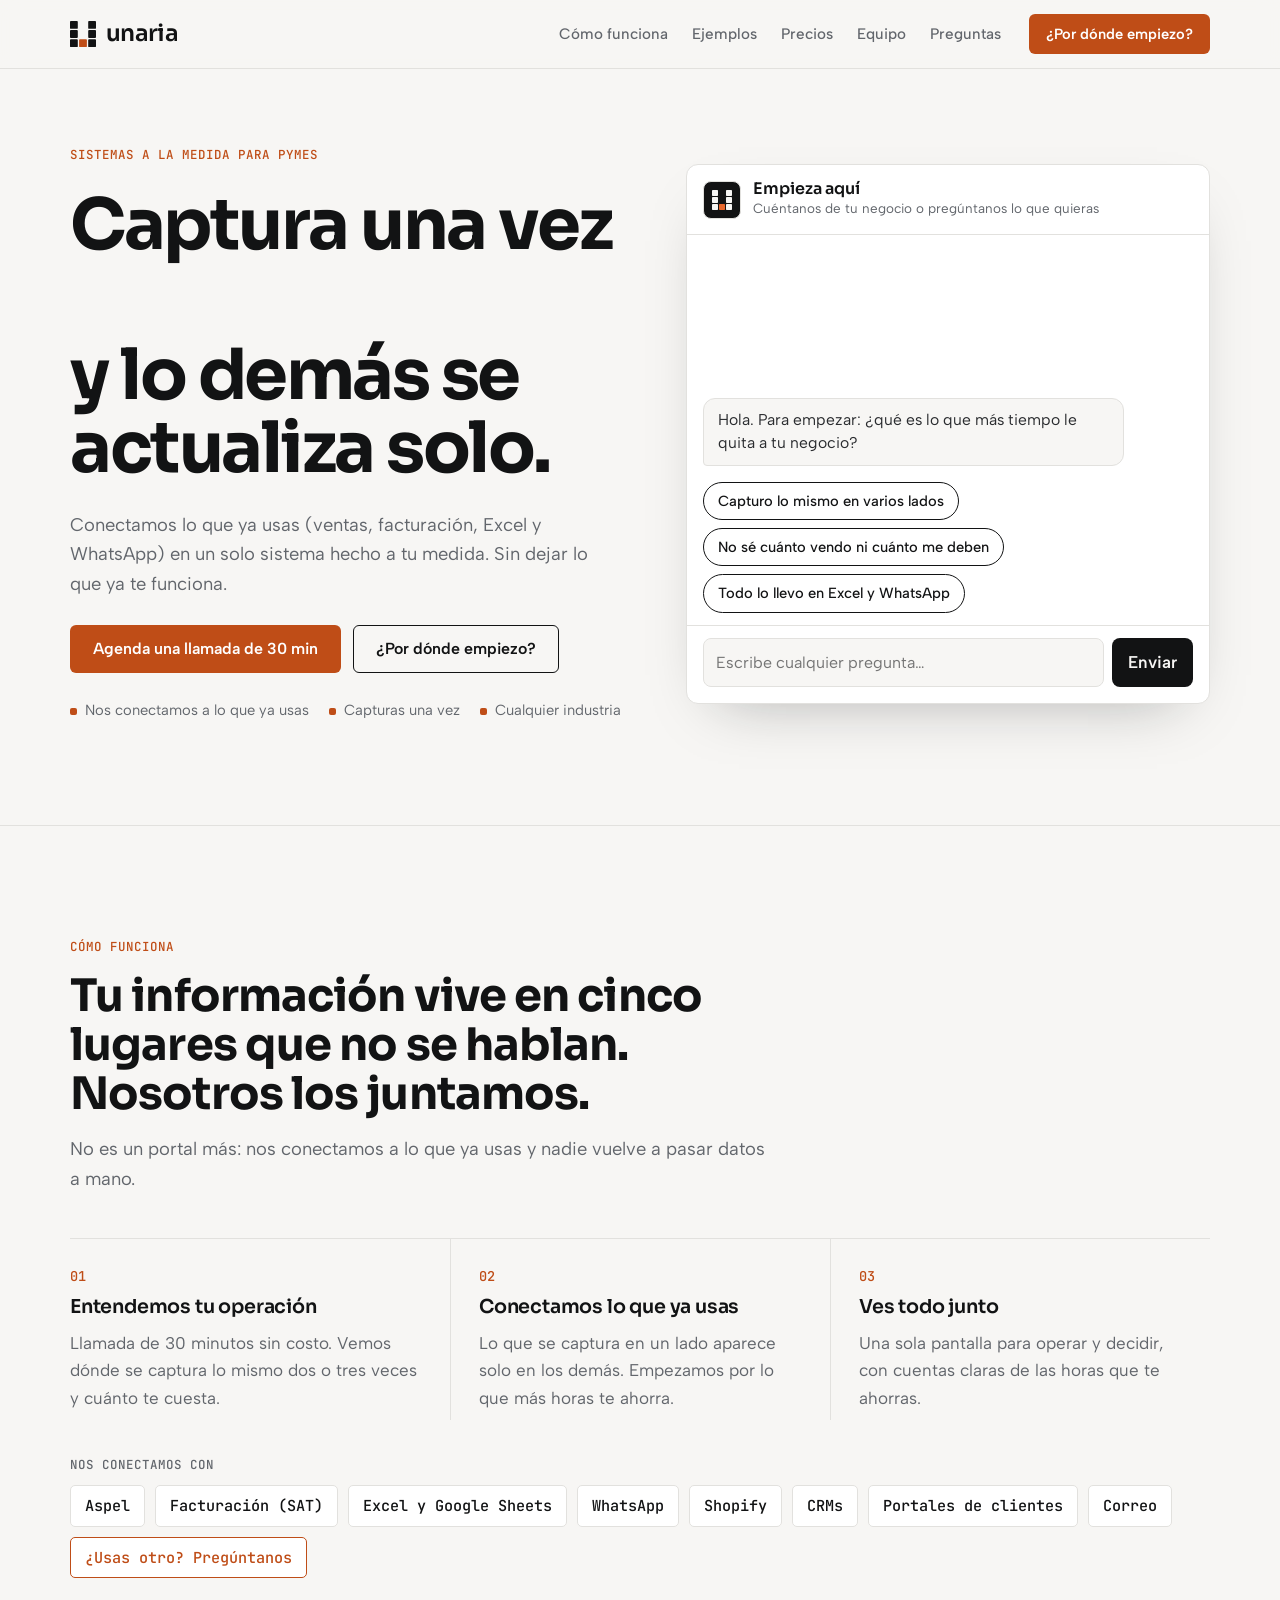
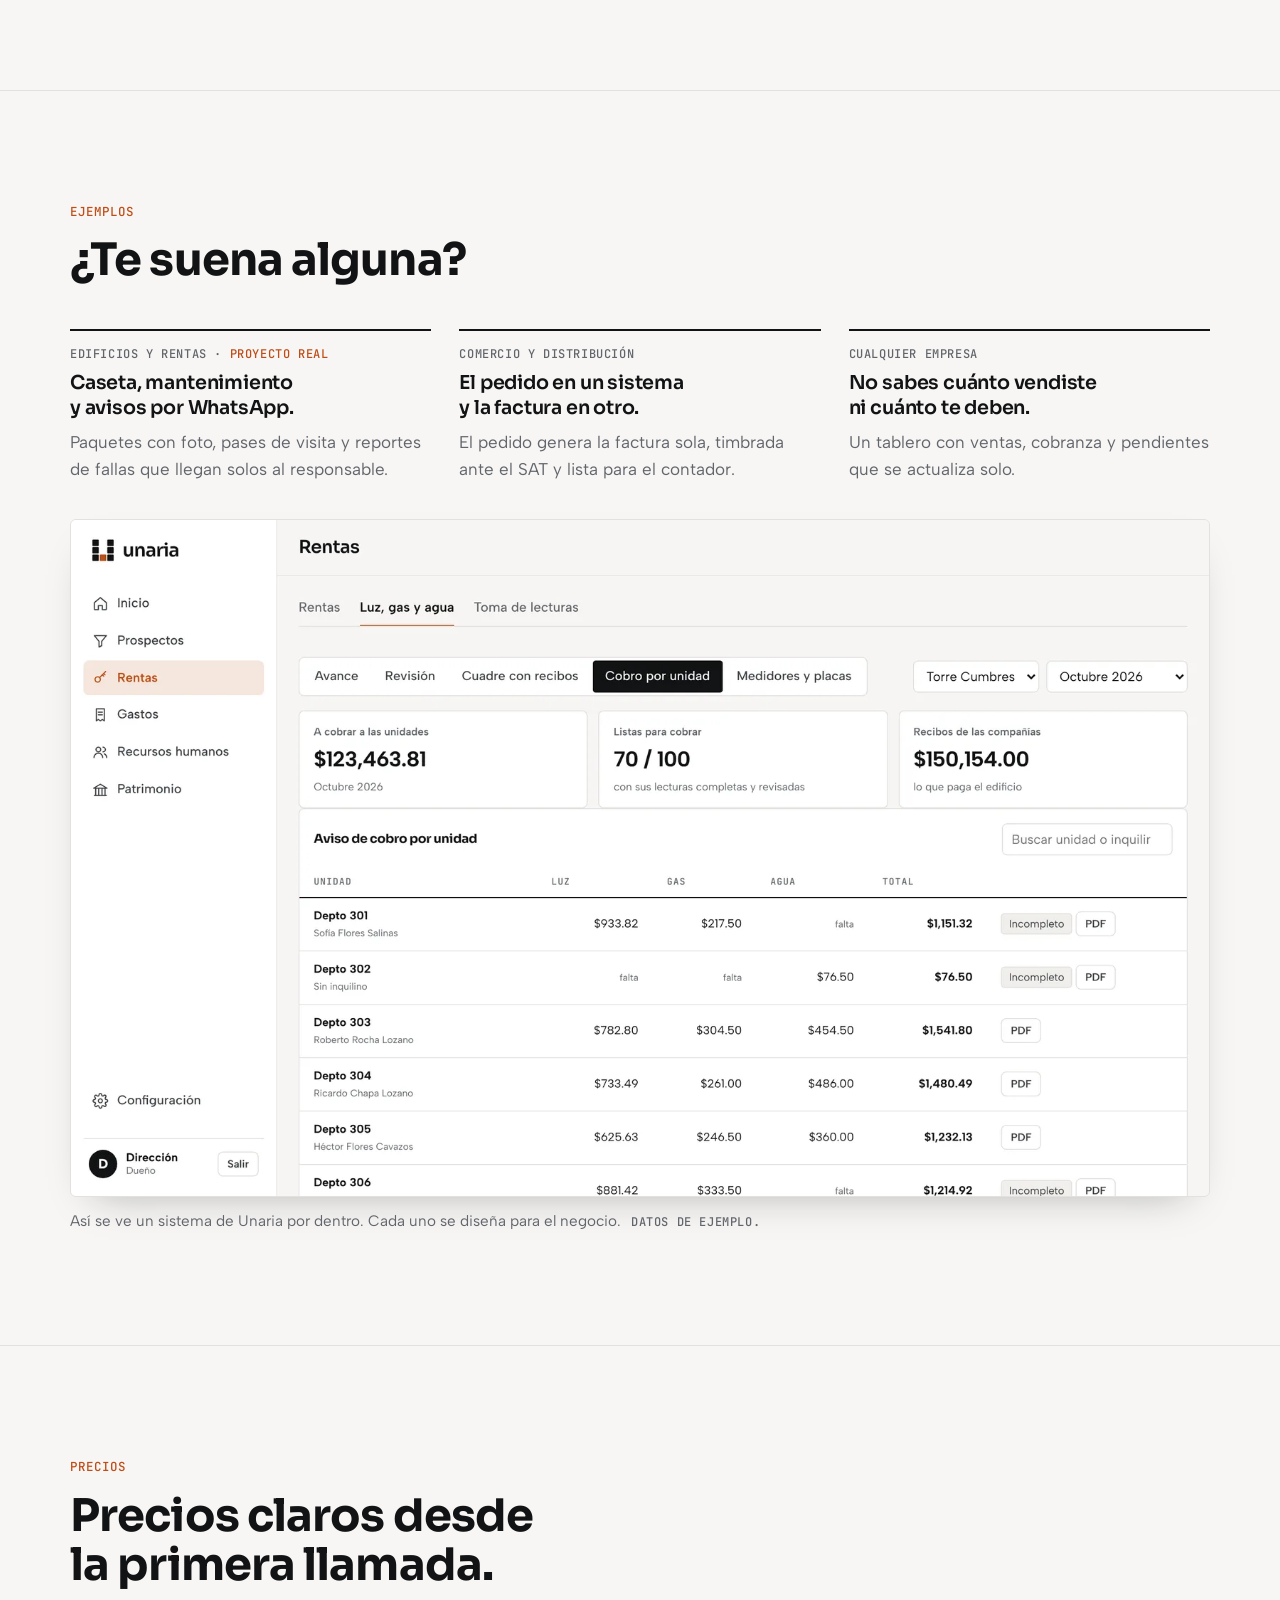
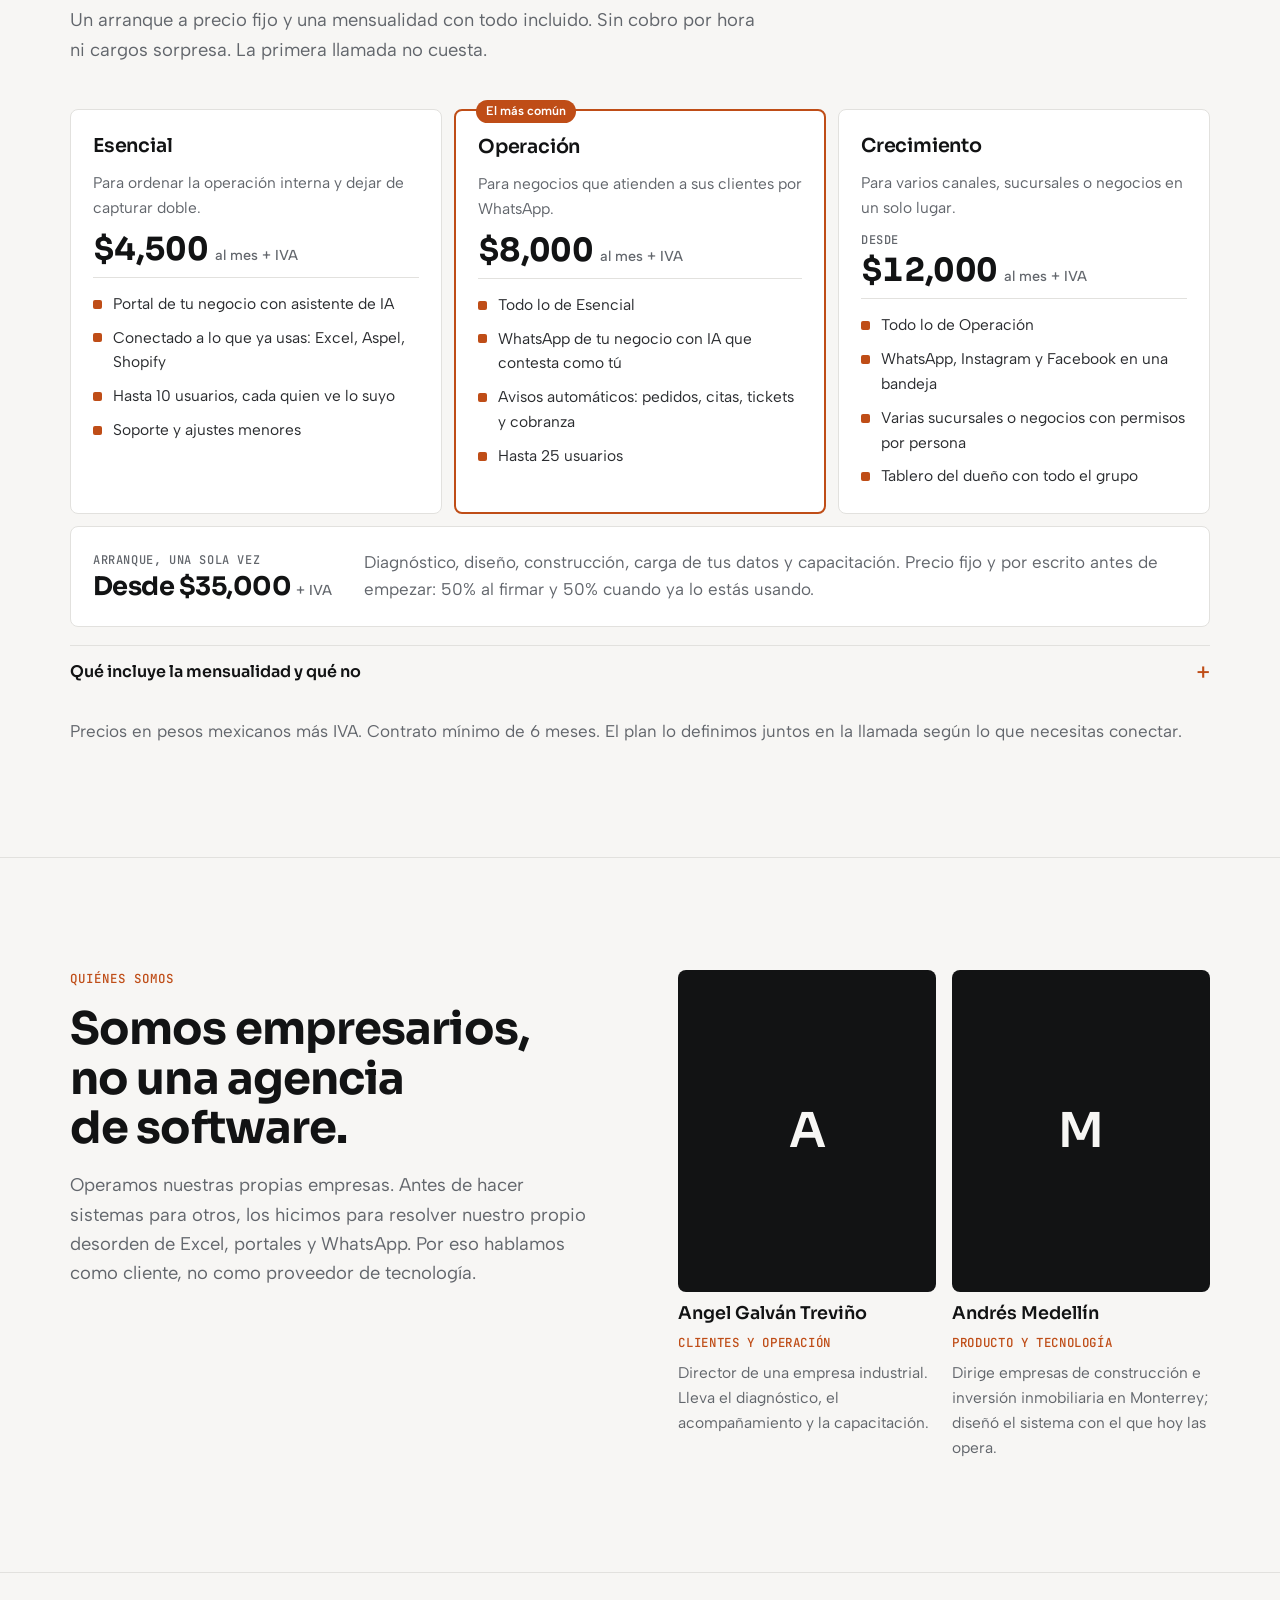
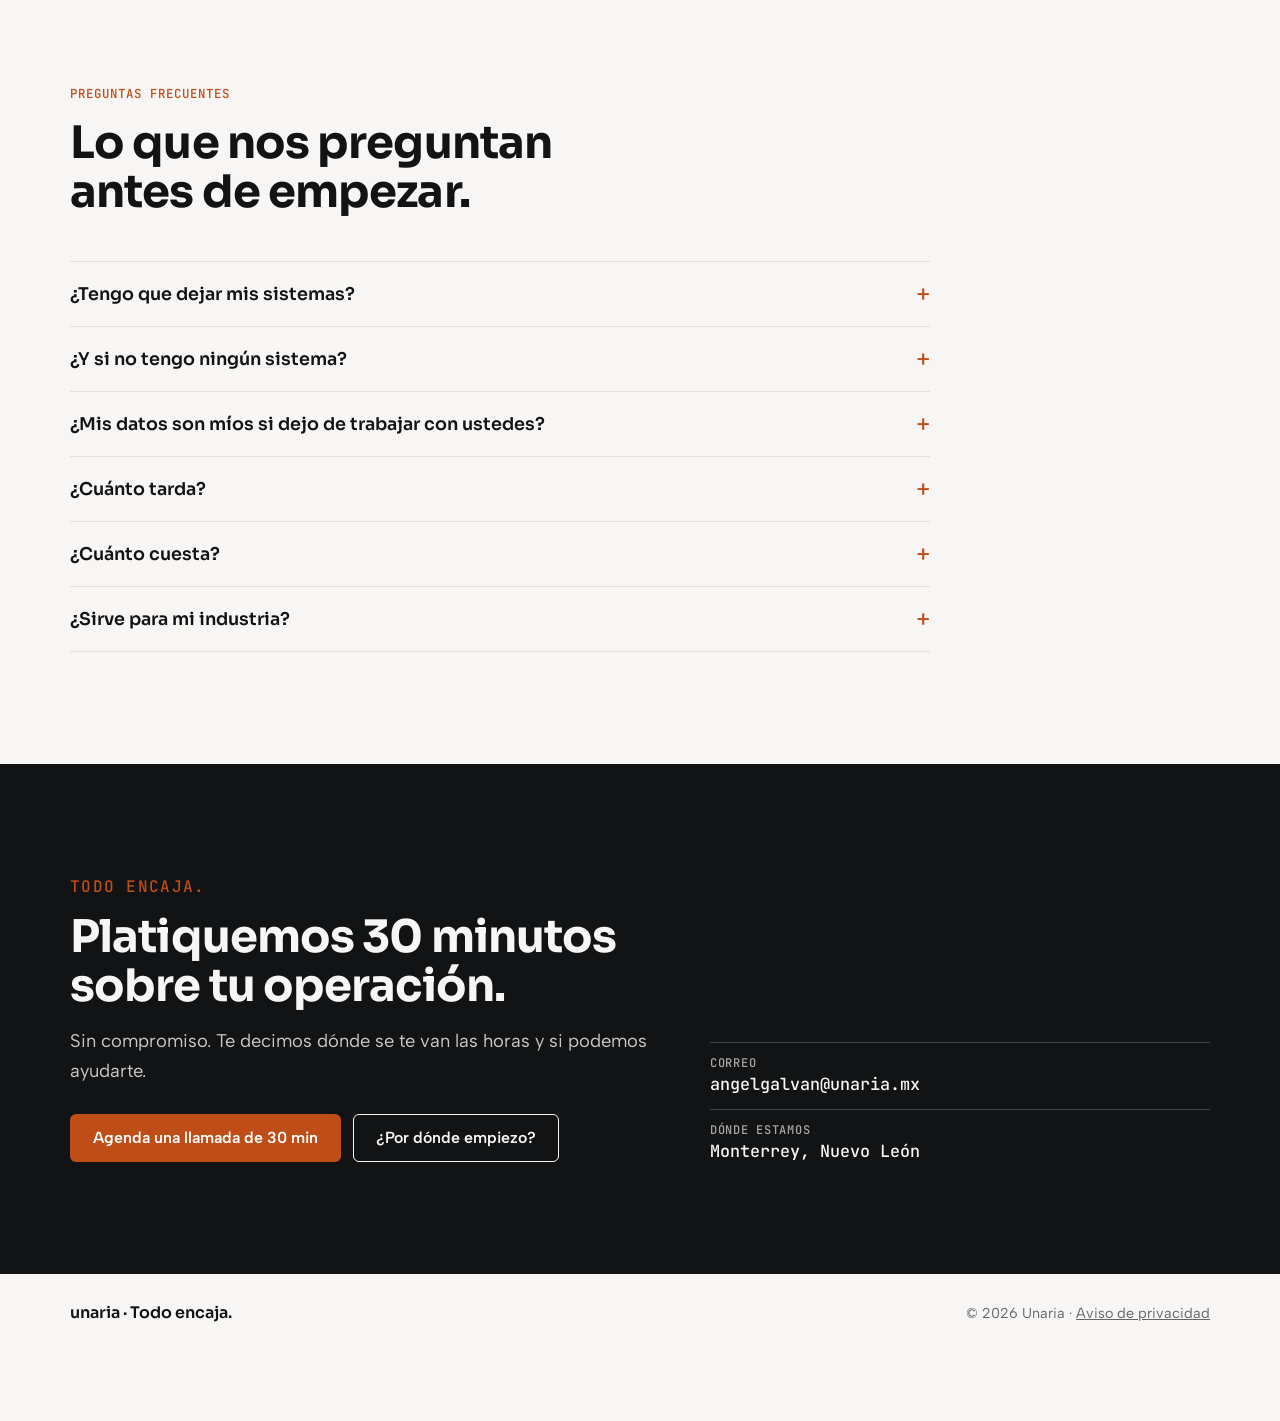
==== commit a7fcde1f: "Contacto con el correo de Angel; el chat da una lista de información para mandar por correo según el" ====
--- a/docs/index.html
+++ b/docs/index.html
@@ -527,7 +527,7 @@
       </div>
     </div>
     <div class="contacto">
-      <div><span class="c-et">Correo</span><span class="c-val" id="c-correo">hola@unaria.mx</span></div>
+      <div><span class="c-et">Correo</span><span class="c-val" id="c-correo">angelgalvan@unaria.mx</span></div>
       <div><span class="c-et">Dónde estamos</span><span class="c-val">Monterrey, Nuevo León</span></div>
     </div>
   </div>
@@ -552,7 +552,7 @@
 // ===== Datos para llenar antes de publicar =====
 const CONFIG = {
   agenda: '',            // enlace de la página de citas de 30 min (Google Calendar "Agenda de citas" o Cal.com)
-  correo: 'hola@unaria.mx',
+  correo: 'angelgalvan@unaria.mx',
   razonSocial: '',       // ej. 'Unaria, S.A.S. de C.V.' (sale en el pie de página)
   precioDiagnostico: '', // si lo quieren publicar, ej. '$8,000'; vacío = "precio fijo, por escrito"
   googleAnalytics: '',   // ej. 'G-XXXXXXX'
@@ -863,7 +863,7 @@
     [/industria|giro|sirve para|restaurante|caf[eé]|tienda|f[aá]brica|manufactura|despacho|cl[ií]nica|escuela|constructora|distribuidora|taller|papeler/i, 'Sí. No trabajamos para un solo giro: diseñamos cada sistema según cómo opera tu empresa.'],
     [/d[oó]nde est[aá]n|monterrey|ciudad|fuera de|otro estado|estados unidos|remoto|presencial|oficina/i, 'Estamos en Monterrey y atendemos empresas de México, empezando por el norte. La primera llamada puede ser por teléfono o videollamada.'],
     [/qui[eé]n(es)? (son|est[aá]n|es)|ustedes|socios|experiencia|equipo de unaria/i, 'Somos Angel y Andrés, empresarios que operan sus propias empresas. Hicimos estos sistemas primero para nuestros negocios; por eso hablamos como cliente.'],
-    [/llamada|agendar|cita|reuni[oó]n|contact|hablar con (alguien|una persona)/i, 'La llamada dura 30 minutos y no tiene costo. Puedes agendarla con el botón "Agenda una llamada" o escribirnos a hola@unaria.mx; si terminas estas preguntas, te mandamos el resumen para llegar con todo listo.']
+    [/llamada|agendar|cita|reuni[oó]n|contact|hablar con (alguien|una persona)/i, 'La llamada dura 30 minutos y no tiene costo. Puedes agendarla con el botón "Agenda una llamada" o escribirnos a angelgalvan@unaria.mx; si terminas estas preguntas, te mandamos el resumen para llegar con todo listo.']
   ];
   function pareceDuda(t) {
     return /\?|^(qu[eé]|c[oó]mo|cu[aá]nt|cu[aá]ndo|d[oó]nde|por qu[eé]|qui[eé]n|tienen|hacen|pueden|puedo|se puede|sirve|usan|trabajan|hay|es posible)\b/i.test(t.trim())
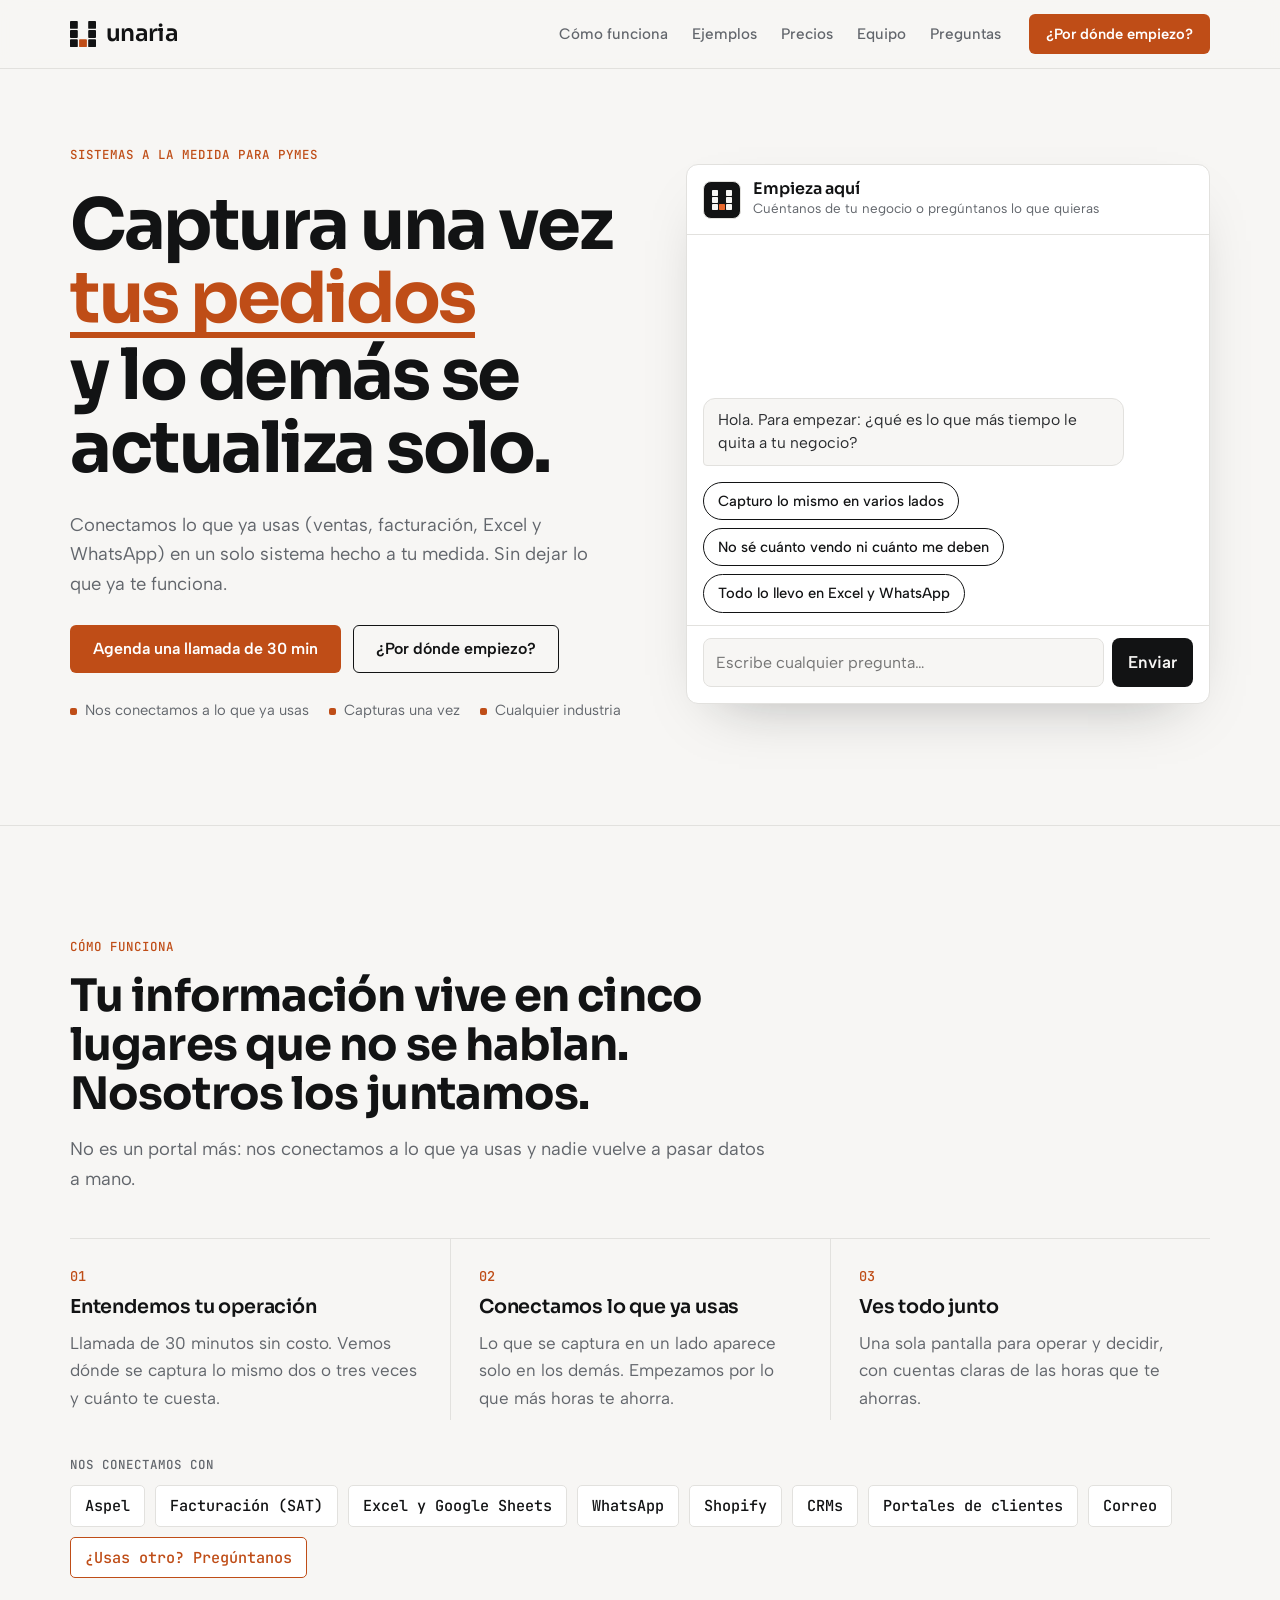
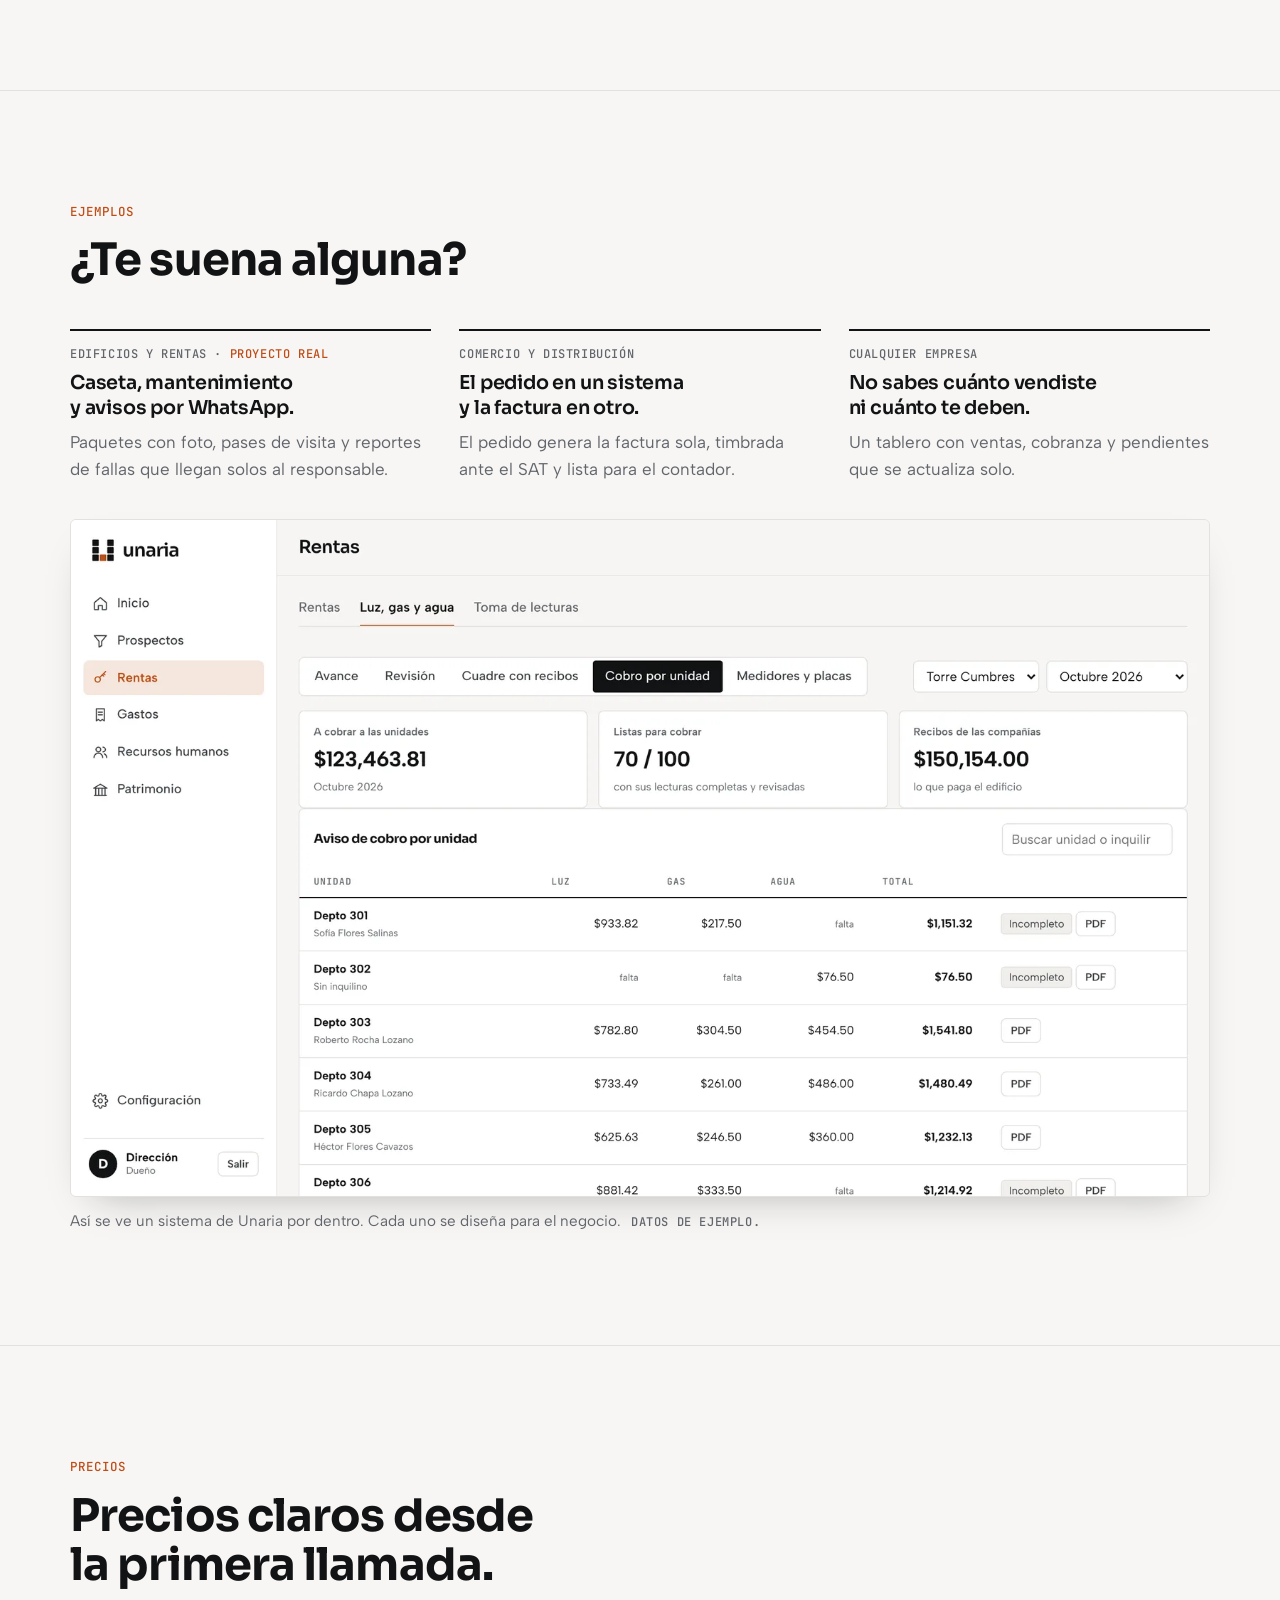
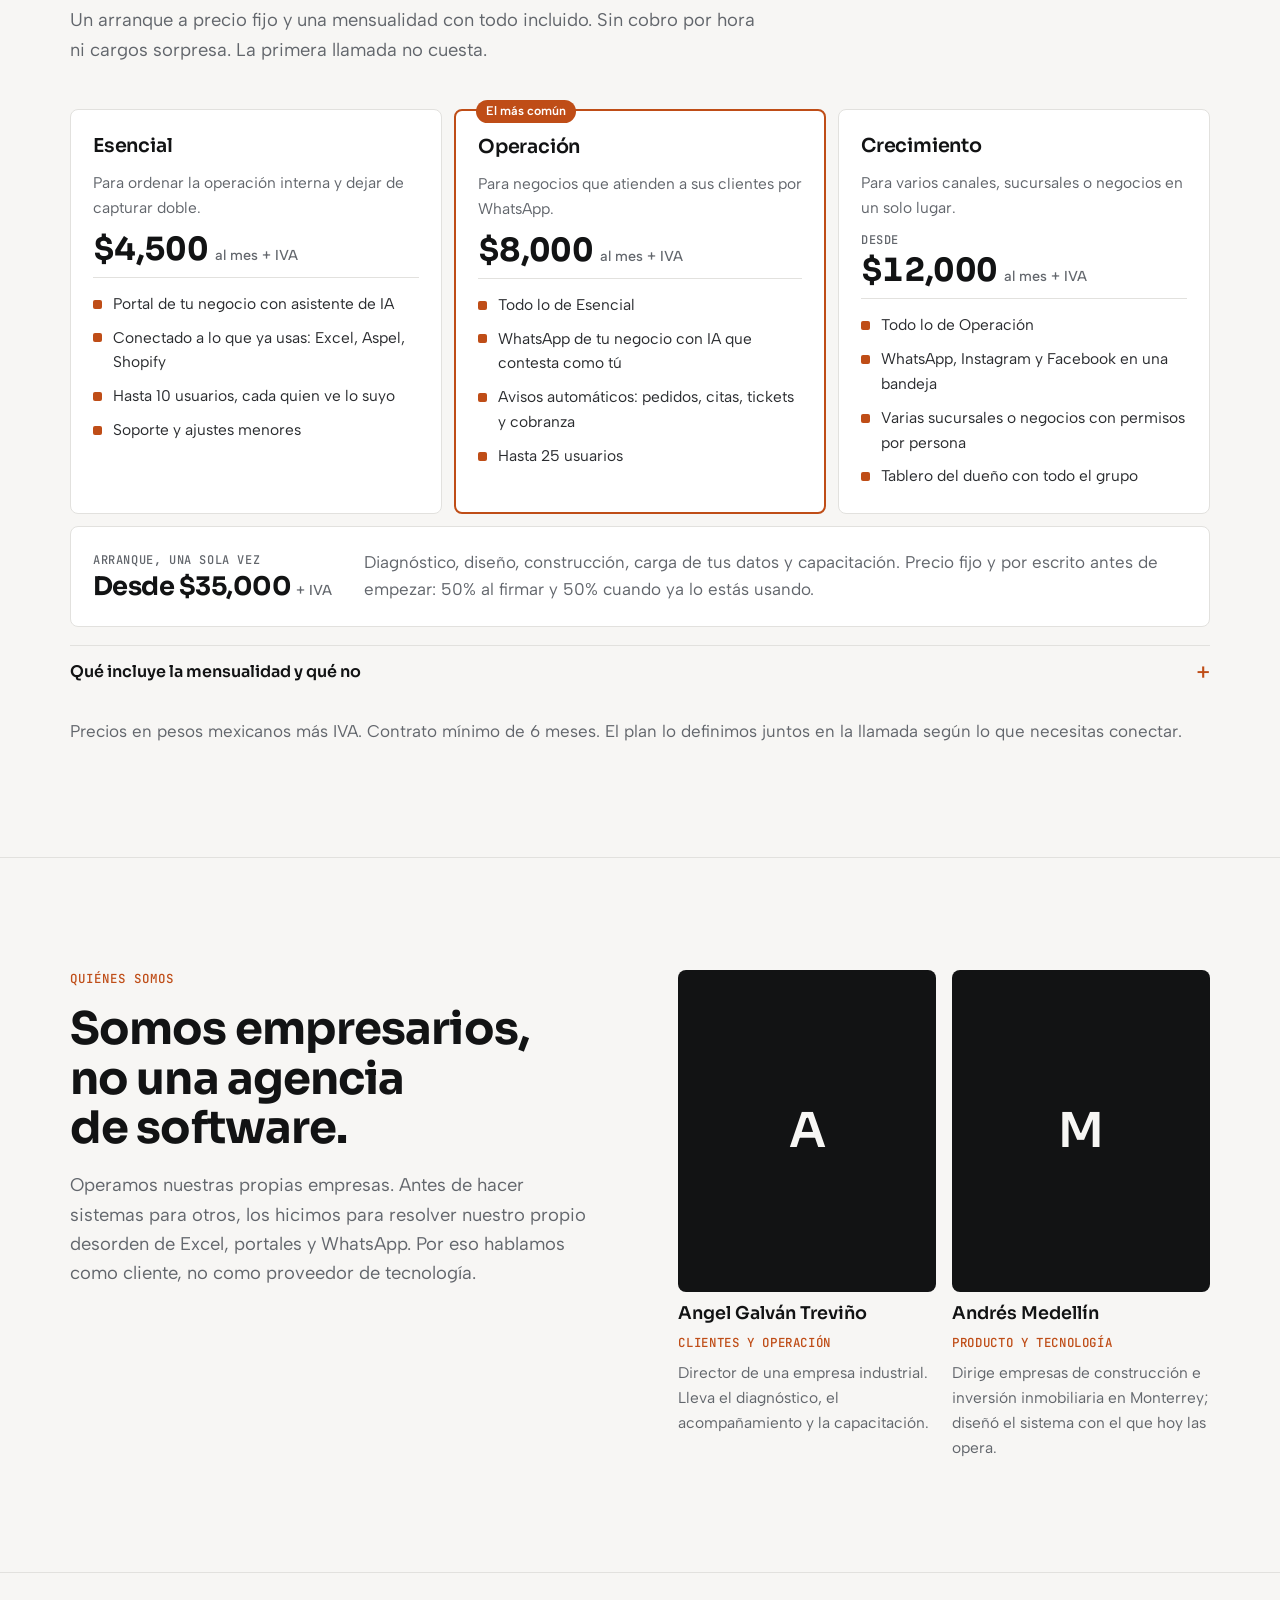
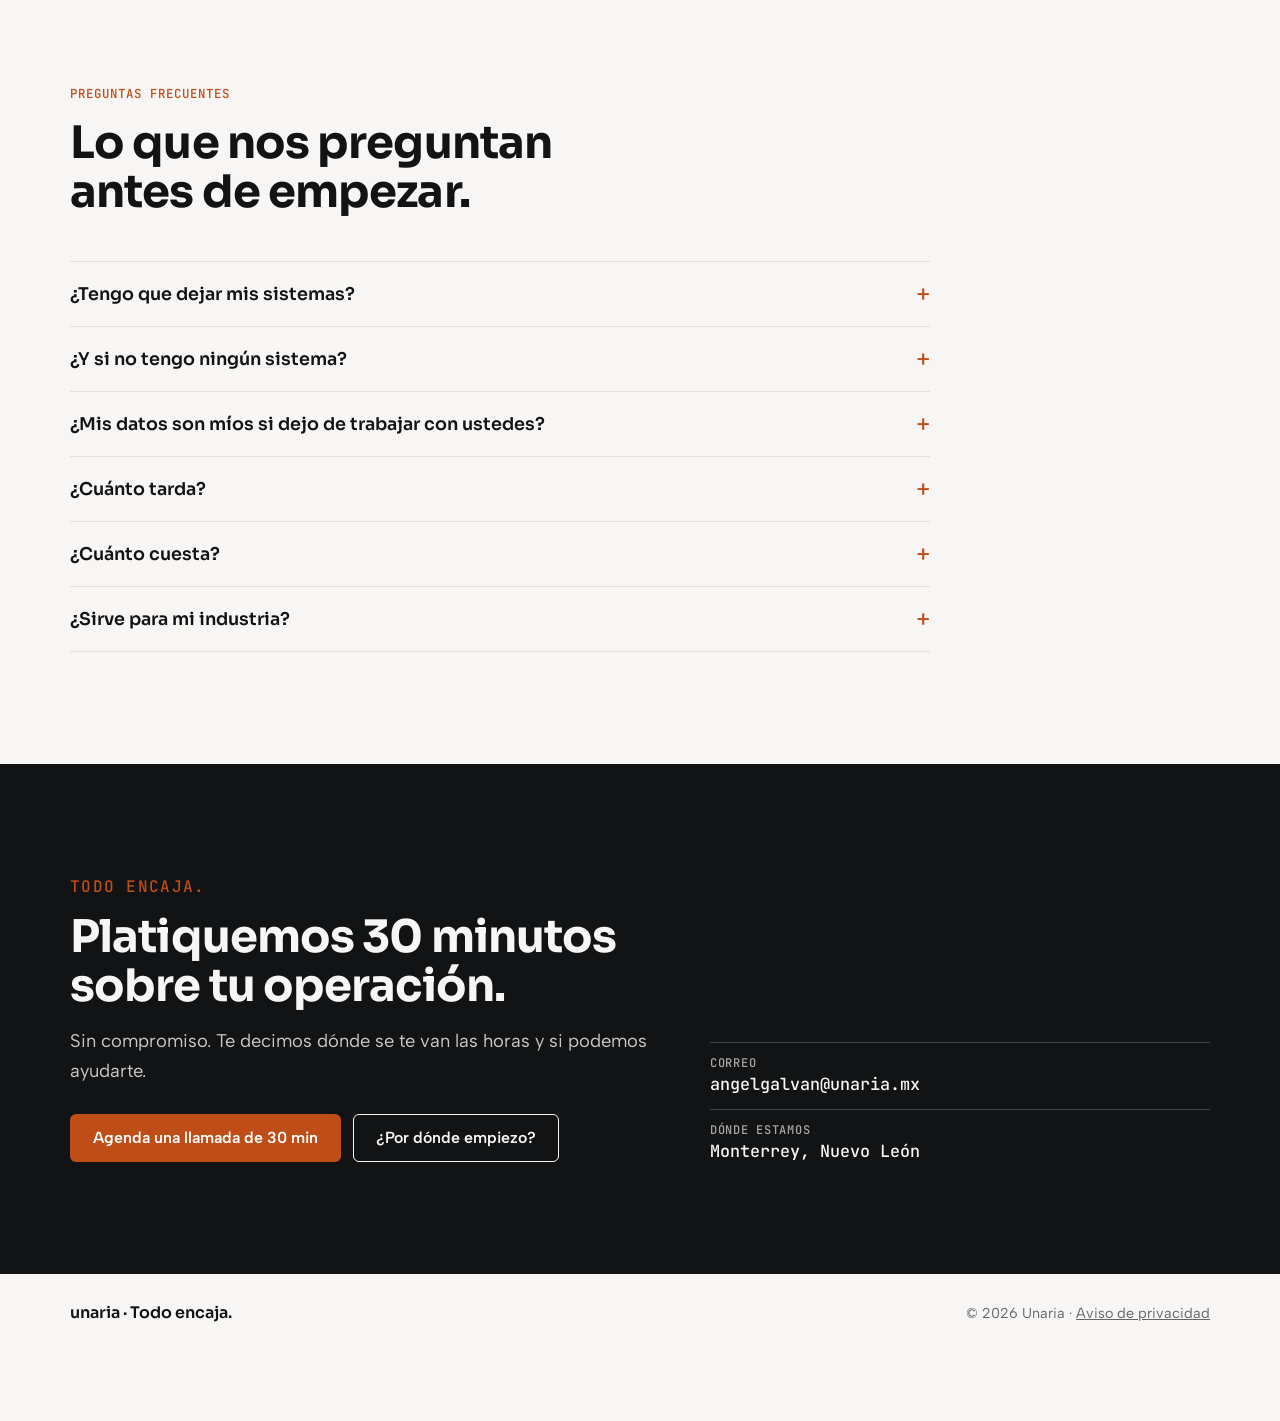
==== commit ec5d776b: "Página: píxel de Meta de Unaria Co-Authored-By: Claude Opus 5.5 <noreply@anthropic.com> Claude-Sessi" ====
--- a/docs/index.html
+++ b/docs/index.html
@@ -555,8 +555,9 @@
   correo: 'angelgalvan@unaria.mx',
   razonSocial: '',       // ej. 'Unaria, S.A.S. de C.V.' (sale en el pie de página)
   precioDiagnostico: '', // si lo quieren publicar, ej. '$8,000'; vacío = "precio fijo, por escrito"
-  googleAnalytics: '',   // ej. 'G-XXXXXXX'
-  pixelMeta: '',         // ej. '1234567890'
+  googleAnalytics: 'G-PFWR87QDZJ', // Analytics de Unaria (cuenta angelgalvan@unaria.mx)
+  googleAds: 'AW-18558560286',     // Google Ads de Unaria, cliente 845-579-3248
+  pixelMeta: '1838189120697626', // Dataset "Unaria" del portafolio de Meta Unaria
   chatApi: 'https://gimvgsjpeyvdretubrgc.supabase.co/functions/v1/chat', // servidor del chat (función de Supabase). Vacío = preguntas guiadas sin IA
   supabaseUrl: 'https://gimvgsjpeyvdretubrgc.supabase.co', // base de Unaria (no la de Treme/MEDCO ni la de Moncan)
   supabaseKey: 'sb_publishable_Bs4JM83V0_P3sJ0Ui7i_Pw_IV33gOBm' // llave pública: solo permite registrar prospectos
@@ -597,11 +598,13 @@
   });
 
   // Medición
-  if (CONFIG.googleAnalytics) {
+  if (CONFIG.googleAnalytics || CONFIG.googleAds) {
     const s = document.createElement('script'); s.async = true;
-    s.src = 'https://www.googletagmanager.com/gtag/js?id=' + CONFIG.googleAnalytics; document.head.appendChild(s);
+    s.src = 'https://www.googletagmanager.com/gtag/js?id=' + (CONFIG.googleAnalytics || CONFIG.googleAds); document.head.appendChild(s);
     window.dataLayer = window.dataLayer || []; window.gtag = function () { dataLayer.push(arguments); };
-    gtag('js', new Date()); gtag('config', CONFIG.googleAnalytics);
+    gtag('js', new Date());
+    if (CONFIG.googleAnalytics) gtag('config', CONFIG.googleAnalytics);
+    if (CONFIG.googleAds) gtag('config', CONFIG.googleAds);
   }
   if (CONFIG.pixelMeta) {
     !function(f,b,e,v,n,t,s){if(f.fbq)return;n=f.fbq=function(){n.callMethod?n.callMethod.apply(n,arguments):n.queue.push(arguments)};if(!f._fbq)f._fbq=n;n.push=n;n.loaded=!0;n.version='2.0';n.queue=[];t=b.createElement(e);t.async=!0;t.src=v;s=b.getElementsByTagName(e)[0];s.parentNode.insertBefore(t,s)}(window,document,'script','https://connect.facebook.net/en_US/fbevents.js');
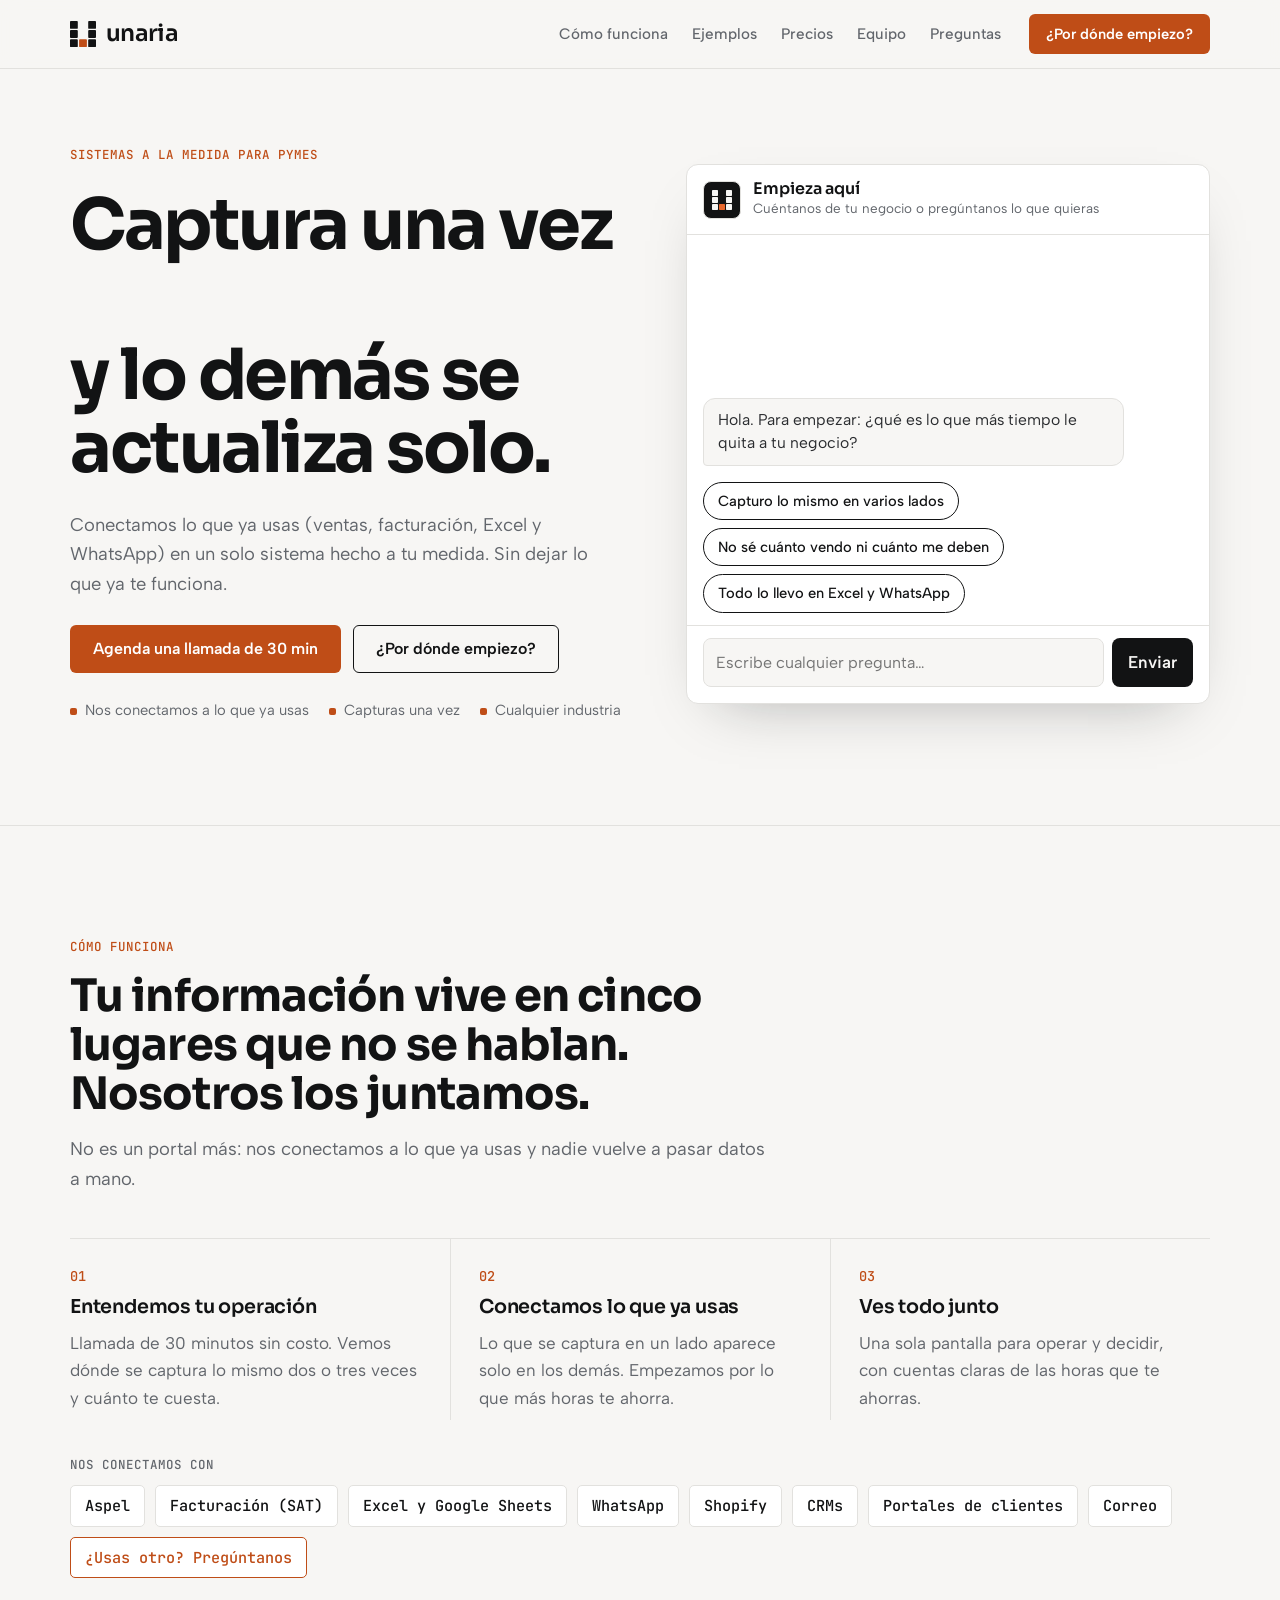
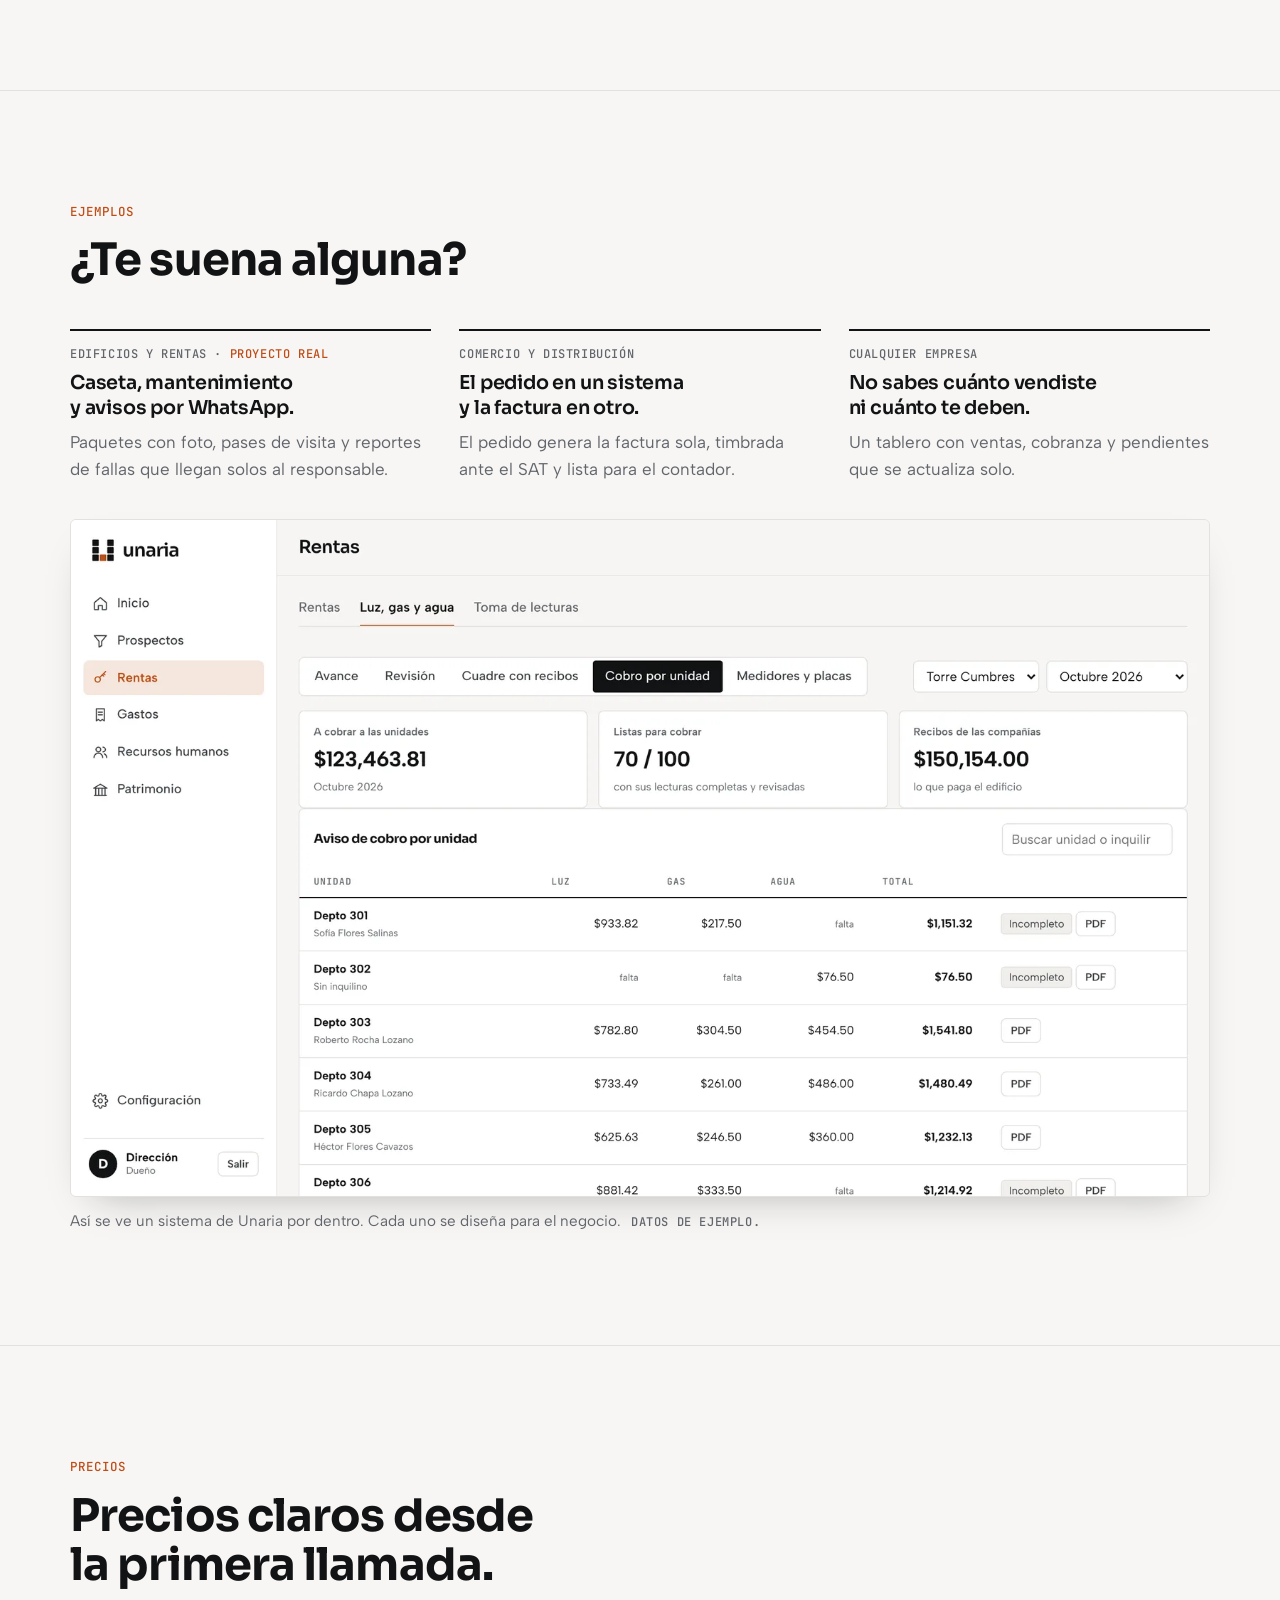
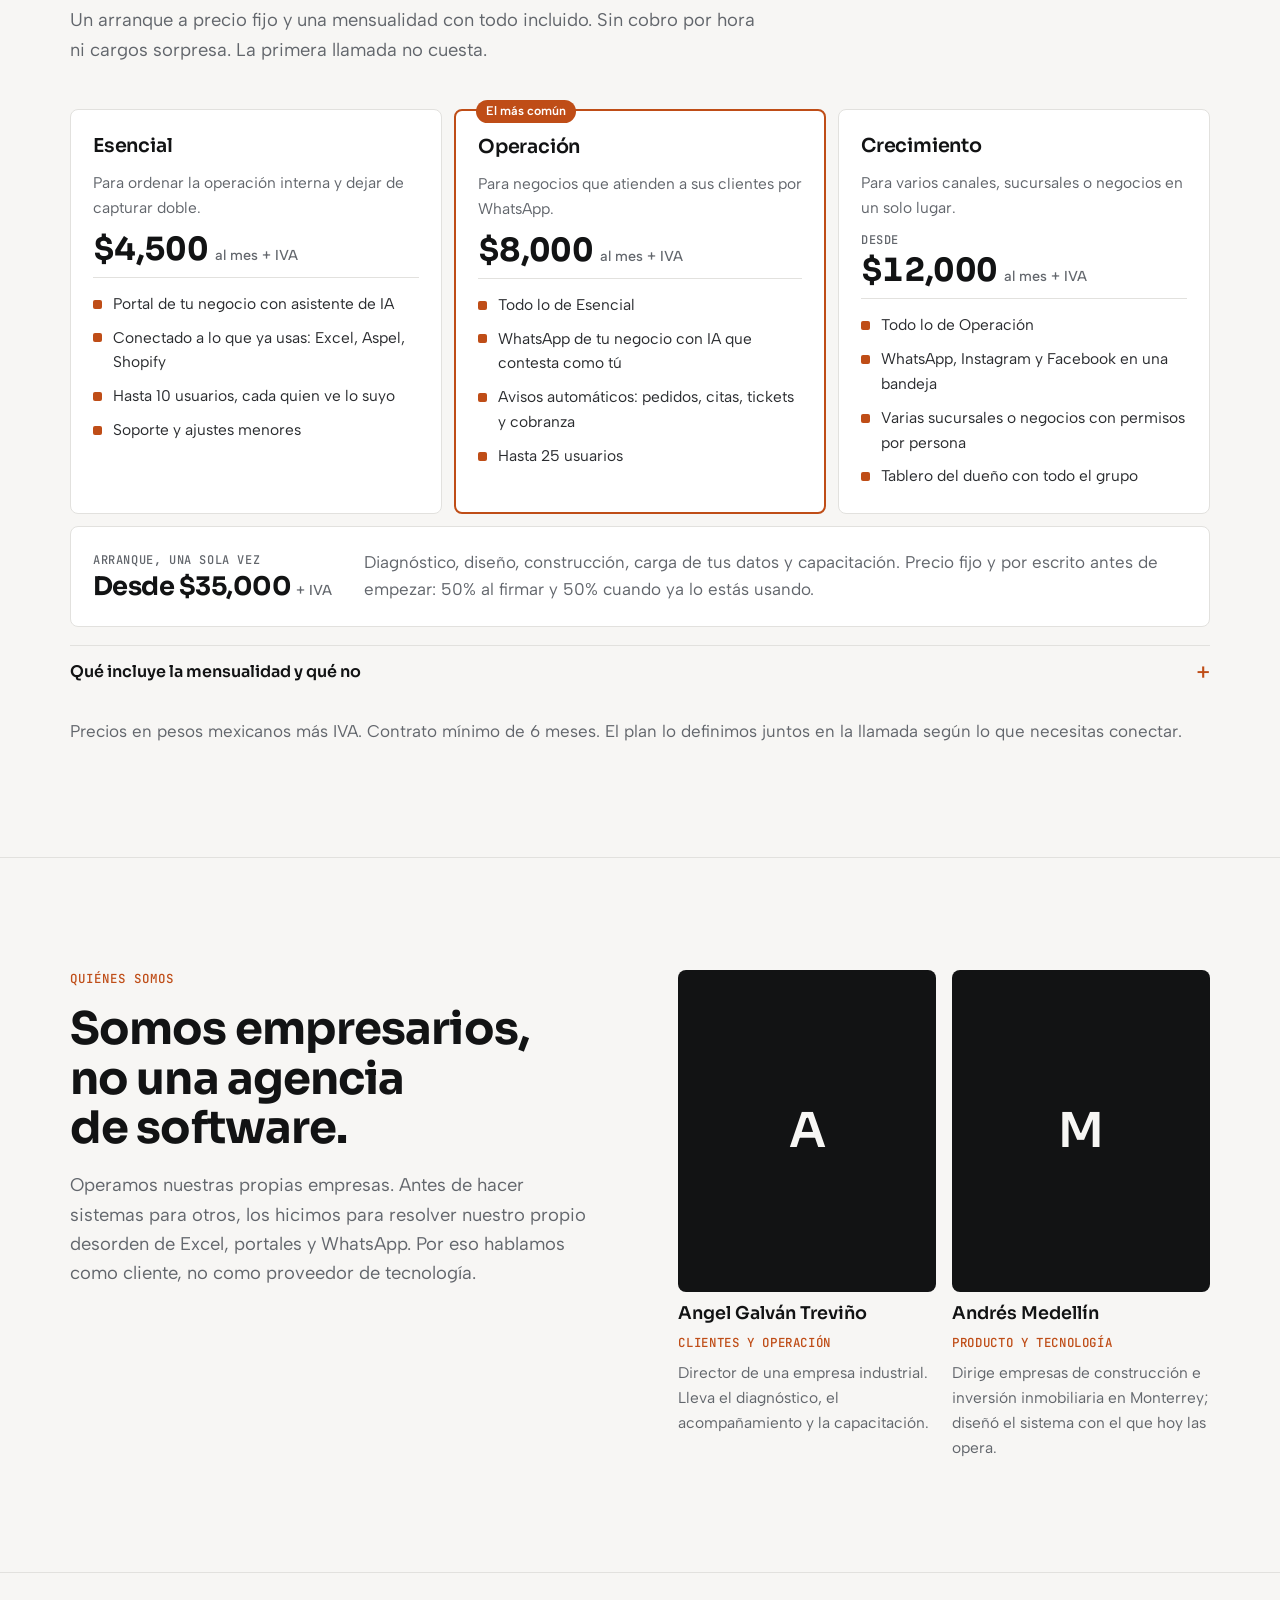
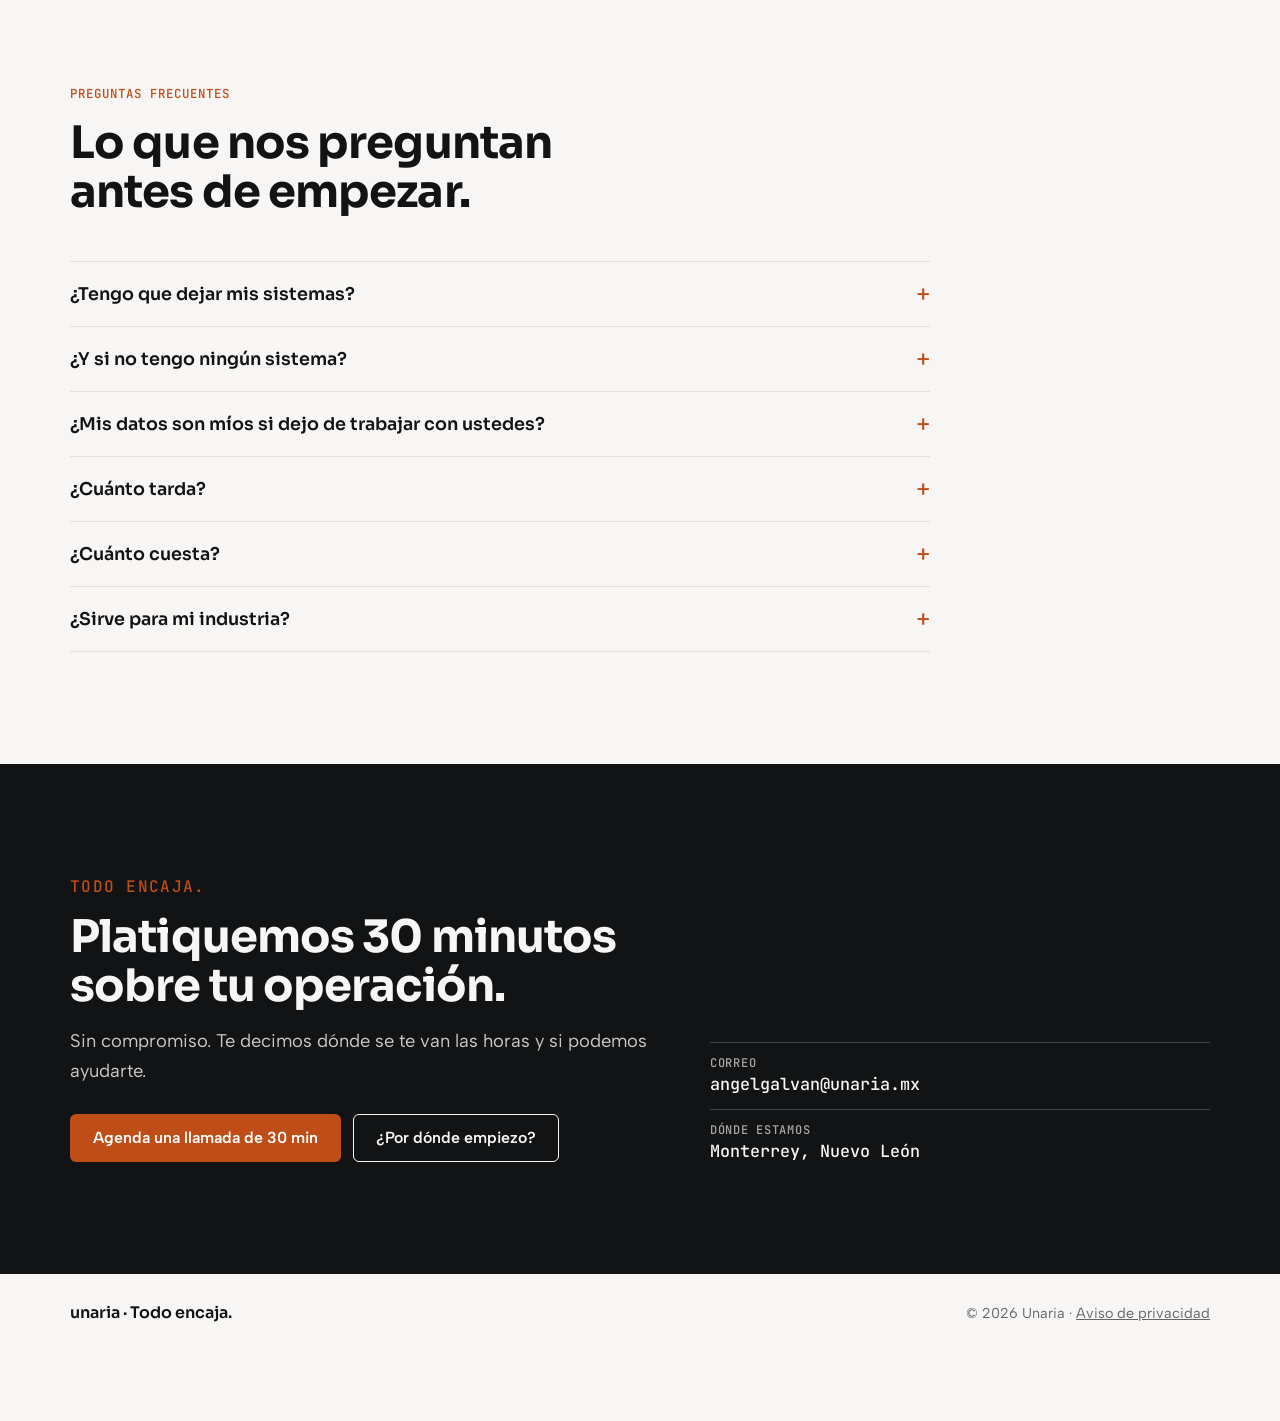
==== commit b67d87da: "Página: verificación del dominio unaria.mx en Meta Co-Authored-By: Claude Opus 5.5 <noreply@anthropi" ====
--- a/docs/index.html
+++ b/docs/index.html
@@ -2,6 +2,7 @@
 <html lang="es-MX">
 <head>
 <meta charset="utf-8">
+<meta name="facebook-domain-verification" content="j7nkhatuqslzheots31kg51pumii2w" />
 <meta name="viewport" content="width=device-width, initial-scale=1, viewport-fit=cover">
 <title>Unaria · Sistemas a la medida para PyMEs en Monterrey</title>
 <meta name="claude:viewport-fit-sides" content="cover">
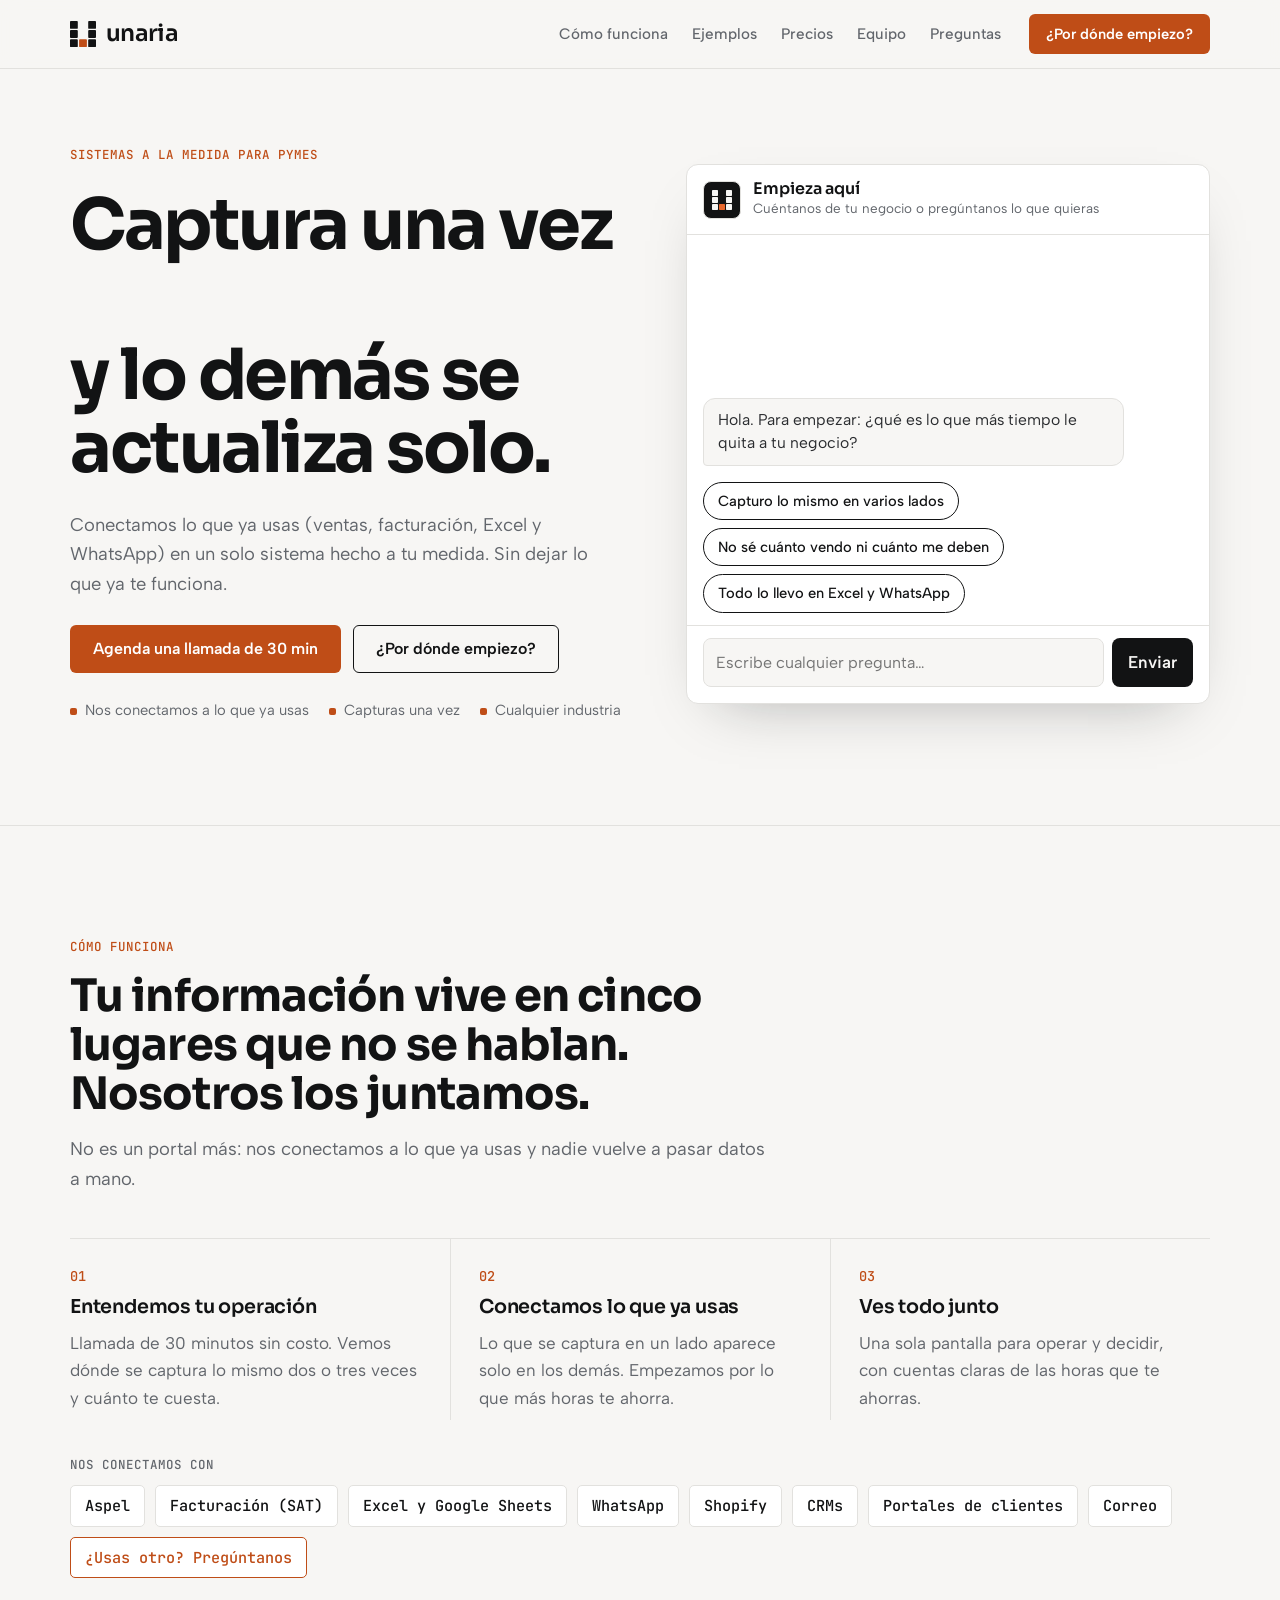
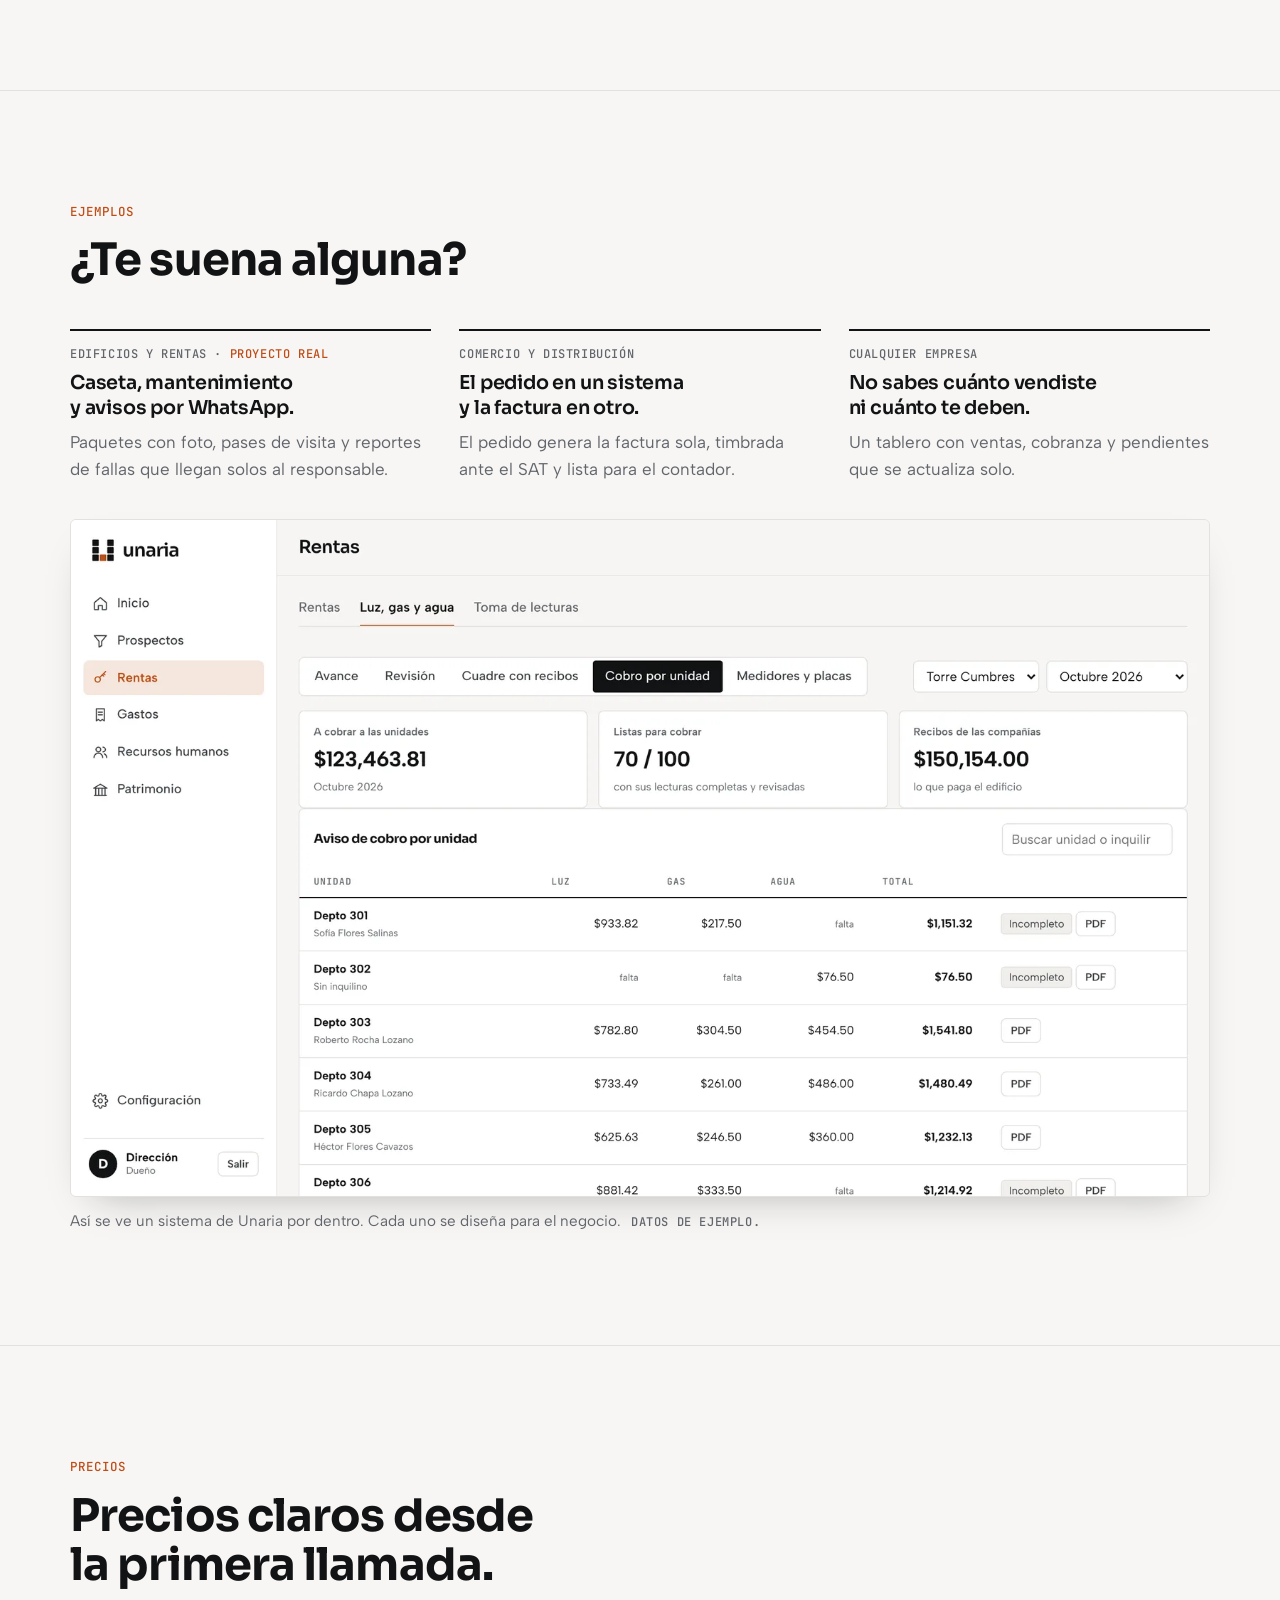
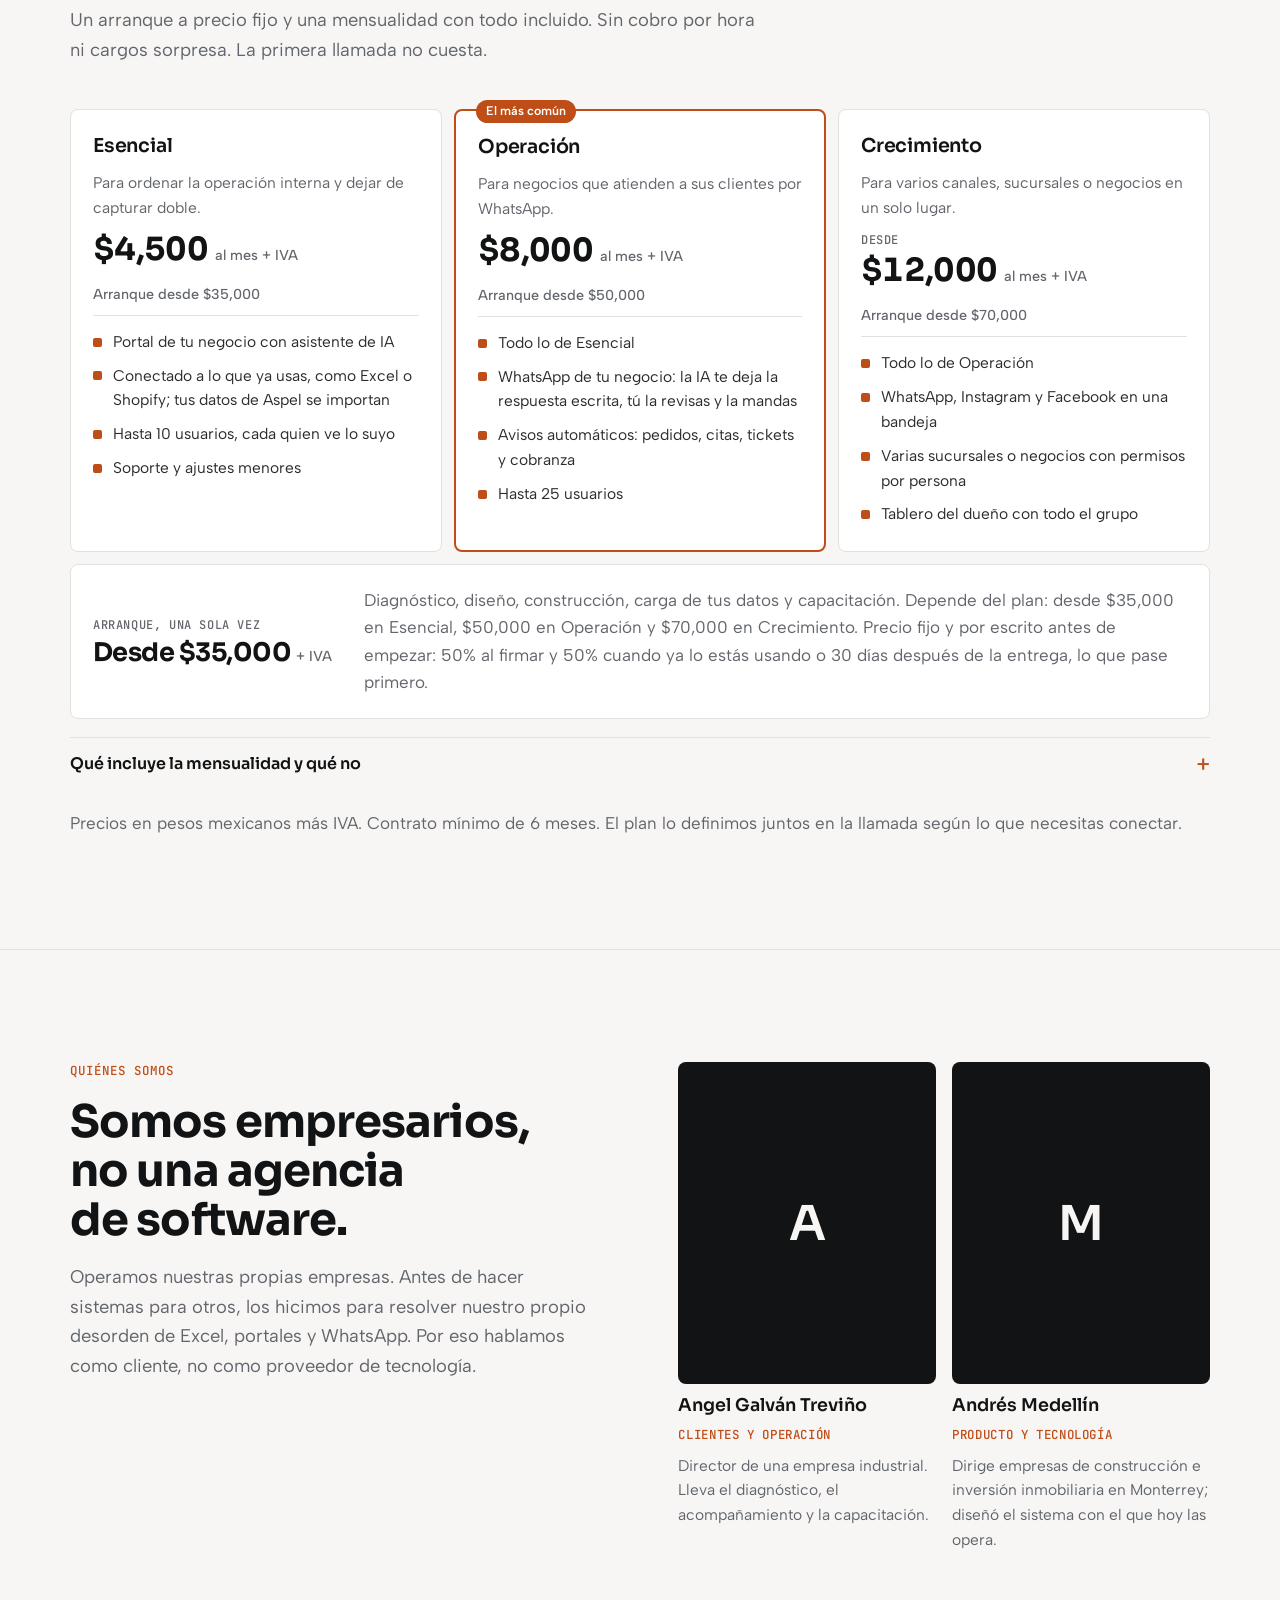
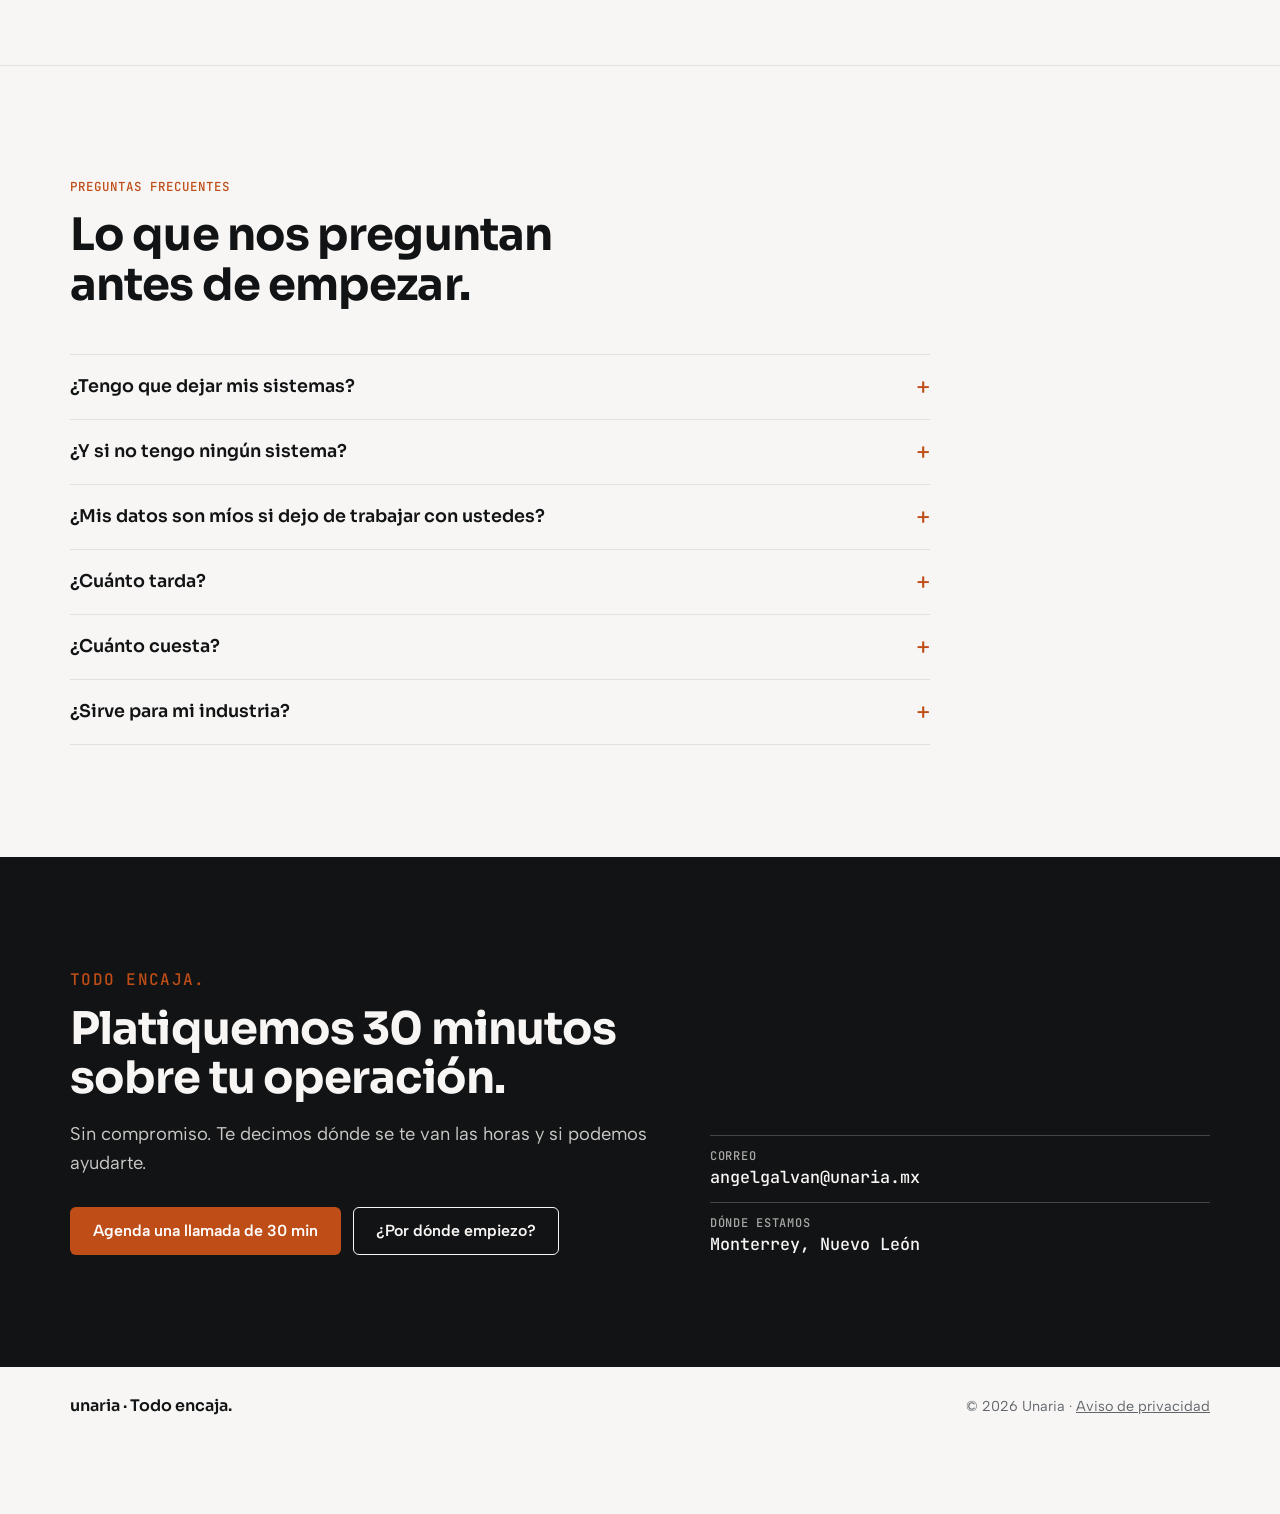
==== commit 3dd99da2: "Grupo A.M: GA-06 y GA-07; precios de la página acordados con Angel - GA-06: "Crear pedido desde esta" ====
--- a/docs/index.html
+++ b/docs/index.html
@@ -247,6 +247,7 @@
 .plan li { padding-left: 20px; position: relative; }
 .plan li::before { content: ""; position: absolute; left: 0; top: .5em; width: 9px; height: 9px; border-radius: 2px; background: var(--acento); }
 .arranque { margin-top: 12px; border: 1px solid var(--linea); background: var(--superficie); border-radius: 8px; padding: 22px; display: grid; grid-template-columns: auto minmax(0, 1fr); gap: 8px 32px; align-items: center; }
+.plan .p-arr { margin: 8px 0 0; font: 500 .9rem var(--f-texto); color: var(--gris); }
 .arranque .p-precio { font: 700 1.6rem/1 var(--f-display); color: var(--tinta); letter-spacing: -.02em; }
 .arranque p { color: var(--gris); }
 .mas-precio { margin-top: 18px; border: 0; }
@@ -408,9 +409,10 @@
         <h3>Esencial</h3>
         <p class="p-para">Para ordenar la operación interna y dejar de capturar doble.</p>
         <div class="p-precio">$4,500 <small>al mes + IVA</small></div>
+        <p class="p-arr">Arranque desde $35,000</p>
         <ul>
           <li>Portal de tu negocio con asistente de IA</li>
-          <li>Conectado a lo que ya usas: Excel, Aspel, Shopify</li>
+          <li>Conectado a lo que ya usas, como Excel o Shopify; tus datos de Aspel se importan</li>
           <li>Hasta 10 usuarios, cada quien ve lo suyo</li>
           <li>Soporte y ajustes menores</li>
         </ul>
@@ -420,9 +422,10 @@
         <h3>Operación</h3>
         <p class="p-para">Para negocios que atienden a sus clientes por WhatsApp.</p>
         <div class="p-precio">$8,000 <small>al mes + IVA</small></div>
+        <p class="p-arr">Arranque desde $50,000</p>
         <ul>
           <li>Todo lo de Esencial</li>
-          <li>WhatsApp de tu negocio con IA que contesta como tú</li>
+          <li>WhatsApp de tu negocio: la IA te deja la respuesta escrita, tú la revisas y la mandas</li>
           <li>Avisos automáticos: pedidos, citas, tickets y cobranza</li>
           <li>Hasta 25 usuarios</li>
         </ul>
@@ -431,6 +434,7 @@
         <h3>Crecimiento</h3>
         <p class="p-para">Para varios canales, sucursales o negocios en un solo lugar.</p>
         <div class="p-precio"><span class="p-desde">Desde</span>$12,000 <small>al mes + IVA</small></div>
+        <p class="p-arr">Arranque desde $70,000</p>
         <ul>
           <li>Todo lo de Operación</li>
           <li>WhatsApp, Instagram y Facebook en una bandeja</li>
@@ -441,7 +445,7 @@
     </div>
     <div class="arranque">
       <div class="p-precio"><span class="p-desde">Arranque, una sola vez</span>Desde $35,000 <small>+ IVA</small></div>
-      <p>Diagnóstico, diseño, construcción, carga de tus datos y capacitación. Precio fijo y por escrito antes de empezar: 50% al firmar y 50% cuando ya lo estás usando.</p>
+      <p>Diagnóstico, diseño, construcción, carga de tus datos y capacitación. Depende del plan: desde $35,000 en Esencial, $50,000 en Operación y $70,000 en Crecimiento. Precio fijo y por escrito antes de empezar: 50% al firmar y 50% cuando ya lo estás usando o 30 días después de la entrega, lo que pase primero.</p>
     </div>
     <details class="mas-precio"><summary>Qué incluye la mensualidad y qué no</summary>
     <div class="incluye">
@@ -450,8 +454,8 @@
         <ul>
           <li>Plataforma, servidores y respaldos</li>
           <li>Inteligencia artificial incluida, con uso razonable</li>
-          <li>Mensajes de WhatsApp para atender a tus clientes</li>
-          <li>Soporte y hasta 4 horas de ajustes al mes</li>
+          <li>Mensajes de WhatsApp para atender a tus clientes, con uso razonable</li>
+          <li>Soporte y hasta 4 horas de ajustes al mes (no se acumulan)</li>
         </ul>
       </div>
       <div>
@@ -508,9 +512,9 @@
     <div class="preguntas">
       <details><summary>¿Tengo que dejar mis sistemas?</summary><p>No. Nos conectamos a los que ya usas y los juntamos en un solo lugar. Si alguno de verdad te estorba, te lo decimos, pero la decisión es tuya.</p></details>
       <details><summary>¿Y si no tengo ningún sistema?</summary><p>También es para ti. Empezamos con lo que tengas (Excel, libretas, WhatsApp) y lo convertimos en un sistema a tu medida, sin que tengas que aprender algo complicado.</p></details>
-      <details><summary>¿Mis datos son míos si dejo de trabajar con ustedes?</summary><p>Sí. Tu información es tuya. Cada cliente tiene su propia base de datos, separada de las demás, y si un día decides irte te la entregamos completa en un formato que puedas abrir, como Excel. Cada persona de tu equipo entra con su usuario y ve solo lo que le toca.</p></details>
+      <details><summary>¿Mis datos son míos si dejo de trabajar con ustedes?</summary><p>Sí, tu información es tuya. Está separada de la de los demás clientes y nadie más puede verla; si lo pides, la movemos a tu propia base de datos. Si un día decides irte, te la entregamos completa en un formato que puedas abrir, como Excel. Cada persona de tu equipo entra con su usuario y ve solo lo que le toca.</p></details>
       <details><summary>¿Cuánto tarda?</summary><p>Depende de lo que encontremos en el diagnóstico. Empezamos por una sola conexión para que veas resultados pronto, y la fecha de entrega te la damos por escrito antes de empezar.</p></details>
-      <details><summary>¿Cuánto cuesta?</summary><p id="faq-precio">La llamada de 30 minutos no tiene costo. El arranque es desde $35,000 una sola vez e incluye el diagnóstico, y la mensualidad con todo incluido va de $4,500 a $12,000 o más al mes, más IVA, según lo que conectemos. Te damos el precio exacto por escrito antes de empezar.</p></details>
+      <details><summary>¿Cuánto cuesta?</summary><p id="faq-precio">La llamada de 30 minutos no tiene costo. El arranque es una sola vez, desde $35,000 según el plan, e incluye el diagnóstico, y la mensualidad con todo incluido va de $4,500 a $12,000 o más al mes, más IVA, según lo que conectemos. Te damos el precio exacto por escrito antes de empezar.</p></details>
       <details><summary>¿Sirve para mi industria?</summary><p>Sí. No trabajamos para un solo giro: diseñamos cada sistema según cómo opera tu empresa, sea comercio, servicios, manufactura, construcción o cualquier otra.</p></details>
     </div>
   </div>
@@ -842,15 +846,15 @@
     [/^(hola|buen[oa]s|qu[eé] tal|hey|saludos)\b/i, 'Hola. Aquí puedes preguntarme lo que quieras sobre Unaria, o seguir con las preguntas para calcular cuánto te cuesta capturar lo mismo varias veces.'],
     [/demo|ejemplo|c[oó]mo se ve|ense[ñn]a|ver el sistema|prueba gratis|probar/i, 'En la llamada de 30 minutos te enseñamos cómo se ve, con datos de ejemplo, y lo aterrizamos a tu caso.'],
     [/diagn[oó]stico/i, 'En el diagnóstico mapeamos tus sistemas, dónde se captura lo mismo dos o tres veces y cuánto te cuesta. Te llevas un mapa con números y prioridades, tengas o no tengas sistemas hoy.'],
-    [/precio|cu[aá]nto (cuesta|cobran|sale|vale)|costo|cobran|cotiza|presupuesto|tarifa|mensualidad/i, 'La llamada de 30 minutos no tiene costo. El arranque es desde $35,000 una sola vez (incluye el diagnóstico) y la mensualidad con todo incluido va de $4,500 a $12,000 o más al mes, más IVA. El precio exacto te lo damos por escrito antes de empezar.'],
-    [/garant|no funciona|riesgo|y si no (me )?sirve|falla/i, 'Por eso empezamos chico: un arranque a precio fijo con lo que más horas te ahorra, para que veas resultados antes de crecer. La segunda mitad del arranque se paga cuando ya lo estás usando. Alcance, precio y fechas van por escrito.'],
+    [/precio|cu[aá]nto (cuesta|cobran|sale|vale)|costo|cobran|cotiza|presupuesto|tarifa|mensualidad/i, 'La llamada de 30 minutos no tiene costo. El arranque es una sola vez, desde $35,000 según el plan (incluye el diagnóstico) y la mensualidad con todo incluido va de $4,500 a $12,000 o más al mes, más IVA. El precio exacto te lo damos por escrito antes de empezar.'],
+    [/garant|no funciona|riesgo|y si no (me )?sirve|falla/i, 'Por eso empezamos chico: un arranque a precio fijo con lo que más horas te ahorra, para que veas resultados antes de crecer. La segunda mitad del arranque se paga cuando ya lo estás usando o a los 30 días de la entrega. Alcance, precio y fechas van por escrito.'],
     [/contrato|plazo forzoso|forzoso|cancelar|permanencia|dejar de pagar|salirme|irme/i, 'Las condiciones van por escrito antes de empezar. Y si un día decides irte, tu información es tuya: te la entregamos completa en un formato que puedas abrir, como Excel.'],
     [/tarda|cu[aá]nto tiempo|cu[aá]ndo (estar|queda|lo tengo)|semanas|meses|r[aá]pido/i, 'Depende de lo que encontremos en el diagnóstico. Empezamos por una sola conexión para que veas resultados pronto, y la fecha de entrega te la damos por escrito.'],
     [/no tengo (ning[uú]n|nada|sistema)|de cero|libreta|en papel|por d[oó]nde empiezo|no s[eé] qu[eé] necesito/i, 'Es muy buen punto de partida. Empezamos con lo que tengas (Excel, libretas, WhatsApp), lo ordenamos y lo pasamos a un sistema a tu medida, paso a paso y sin que tengas que aprender algo complicado.'],
     [/dejar mis|cambiar (mis|de) sistema|reemplaz|migrar|quitar (mi|el)/i, 'No tienes que dejar tus sistemas. Nos conectamos a los que ya usas y los juntamos. Si alguno de verdad te estorba, te lo decimos, pero la decisión es tuya.'],
     [/m[ií]os|mis datos|mi informaci[oó]n|me voy|due[ñn]o de (mis|la) (datos|informaci)|exportar|me los (dan|entregan)/i, 'Sí, tu información es tuya. Cada cliente tiene su propia base de datos y, si te vas, te la entregamos completa.'],
     [/privacidad|aviso/i, 'Puedes leer nuestro aviso de privacidad en el pie de la página. Solo te pedimos datos al final, y solo si aceptas el aviso.'],
-    [/segur|hack|respaldo|contrase|acceso|permiso|robar|perder (la|mi) informaci/i, 'Cada persona de tu equipo entra con su propio usuario y ve solo lo que le toca. Tu base de datos está separada de la de otros clientes y tiene respaldos automáticos.'],
+    [/segur|hack|respaldo|contrase|acceso|permiso|robar|perder (la|mi) informaci/i, 'Cada persona de tu equipo entra con su propio usuario y ve solo lo que le toca. Tu información está separada de la de otros clientes, nadie más puede verla, y tiene respaldos automáticos. Si lo pides o creces, te pasamos a tu propia base.'],
     [/inteligencia|\bia\b|\bai\b|chatgpt|robot|automatiz/i, 'Usamos inteligencia artificial y automatización cuando ayudan: por ejemplo, para leer facturas, ordenar información o hacer tareas repetitivas solas. Pero lo que te entregamos es el resultado: menos trabajo repetido y la información junta.'],
     [/factur|cfdi|timbr|\bsat\b|\bpac\b|complemento de pago/i, 'Sí. Podemos hacer que tus ventas o pedidos generen la factura sola, timbrada a través de un proveedor autorizado por el SAT, y que quede lista para tu contador.'],
     [/portal/i, 'Es de lo que más nos piden: llenar el portal de tu cliente o proveedor con lo que ya capturaste, en vez de hacerlo a mano otra vez. Si se puede en tu caso, lo confirmamos en el diagnóstico.'],
